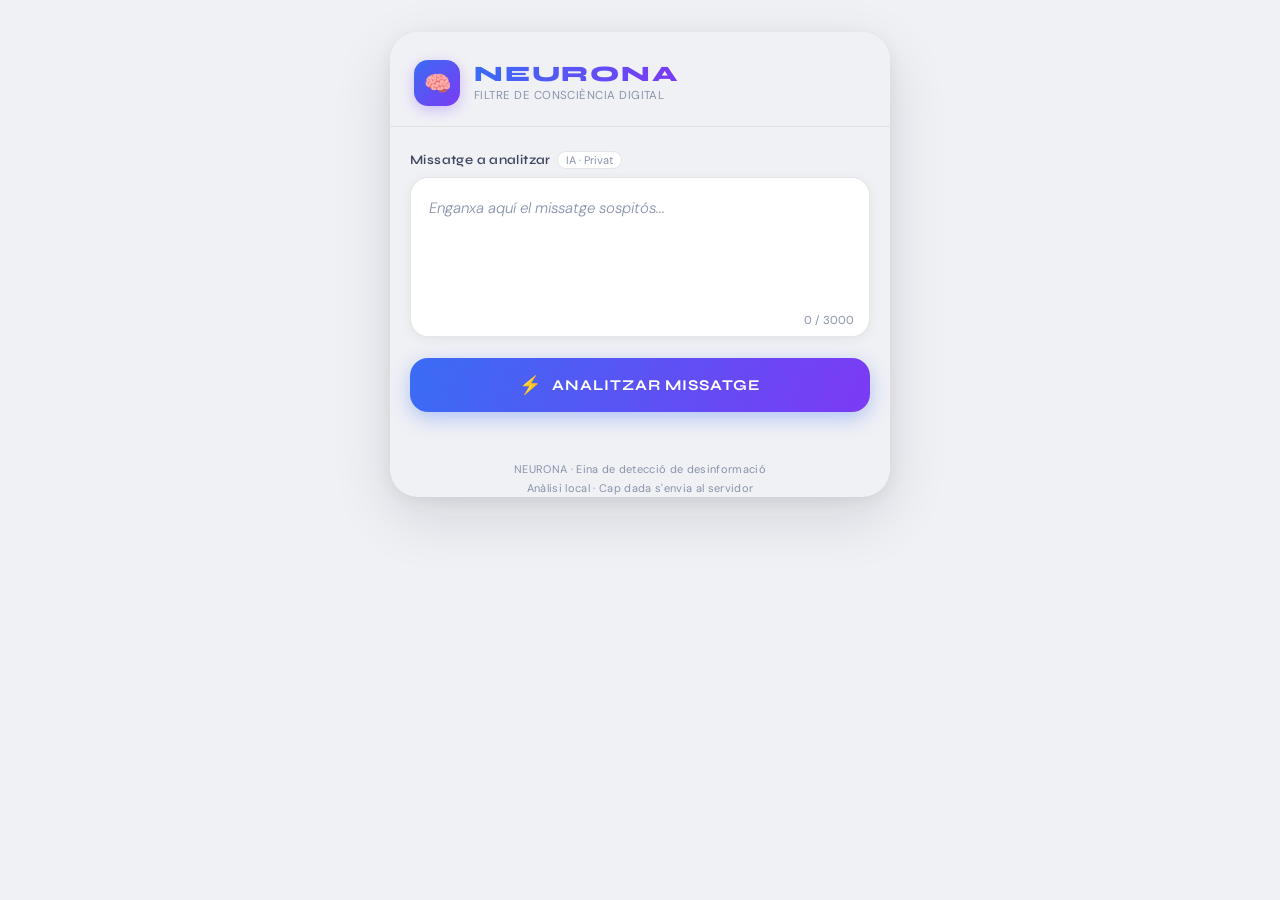
==== index.html @ f1c4aab5 "FASE 2" ====
<!DOCTYPE html>
<html lang="ca">
<head>
  <meta charset="UTF-8" />
  <meta name="viewport" content="width=device-width, initial-scale=1.0" />
  <title>NEURONA — Filtre de Consciència Digital</title>
  <link href="https://fonts.googleapis.com/css2?family=Syne:wght@400;600;700;800&family=DM+Sans:ital,wght@0,300;0,400;0,500;1,300&display=swap" rel="stylesheet" />
  <style>
    /* ─── TOKENS ─────────────────────────────────────────── */
    :root {
      --bg:           #f0f1f5;
      --surface:      #ffffff;
      --surface-2:    #f7f8fb;
      --ink:          #0d1220;
      --ink-2:        #3d4560;
      --ink-3:        #8892aa;
      --accent-a:     #3a6cf4;
      --accent-b:     #7c3af4;
      --card-data:    #eef3ff;
      --card-empath:  #eef9f4;
      --card-pedag:   #fdf3e8;
      --border-data:  #c5d4fb;
      --border-empath:#b5e8ce;
      --border-pedag: #f5d9a8;
      --dot-data:     #3a6cf4;
      --dot-empath:   #22c27a;
      --dot-pedag:    #f5a623;
      --radius:       18px;
      --radius-sm:    10px;
      --shadow:       0 4px 24px rgba(13,18,32,.08);
      --shadow-card:  0 2px 12px rgba(13,18,32,.06);
      --transition:   .25s cubic-bezier(.4,0,.2,1);
    }

    /* ─── RESET ──────────────────────────────────────────── */
    *, *::before, *::after { box-sizing: border-box; margin: 0; padding: 0; }
    html { -webkit-font-smoothing: antialiased; }

    body {
      font-family: 'DM Sans', sans-serif;
      background: var(--bg);
      color: var(--ink);
      min-height: 100dvh;
      display: flex;
      justify-content: center;
      padding: 0 0 40px;
    }

    /* ─── SHELL ──────────────────────────────────────────── */
    .app {
      width: 100%;
      max-width: 500px;
      display: flex;
      flex-direction: column;
      gap: 0;
    }

    /* ─── HEADER ─────────────────────────────────────────── */
    .header {
      position: sticky;
      top: 0;
      z-index: 10;
      background: rgba(240,241,245,.85);
      backdrop-filter: blur(16px);
      -webkit-backdrop-filter: blur(16px);
      padding: 28px 24px 20px;
      border-bottom: 1px solid rgba(13,18,32,.07);
    }

    .header__inner {
      display: flex;
      align-items: center;
      gap: 14px;
    }

    .logo {
      width: 46px;
      height: 46px;
      border-radius: 14px;
      background: linear-gradient(135deg, var(--accent-a), var(--accent-b));
      display: flex;
      align-items: center;
      justify-content: center;
      font-size: 22px;
      flex-shrink: 0;
      box-shadow: 0 4px 14px rgba(122,58,244,.3);
      animation: pulse-logo 3s ease-in-out infinite;
    }

    @keyframes pulse-logo {
      0%, 100% { box-shadow: 0 4px 14px rgba(122,58,244,.3); }
      50%       { box-shadow: 0 4px 22px rgba(122,58,244,.55); }
    }

    .header__text {}

    .title {
      font-family: 'Syne', sans-serif;
      font-weight: 800;
      font-size: 22px;
      letter-spacing: .08em;
      background: linear-gradient(100deg, var(--accent-a), var(--accent-b));
      -webkit-background-clip: text;
      -webkit-text-fill-color: transparent;
      background-clip: text;
      line-height: 1;
    }

    .subtitle {
      font-size: 11.5px;
      font-weight: 400;
      color: var(--ink-3);
      letter-spacing: .04em;
      margin-top: 3px;
      text-transform: uppercase;
    }

    /* ─── MAIN CONTENT ───────────────────────────────────── */
    .main {
      padding: 24px 20px 0;
      display: flex;
      flex-direction: column;
      gap: 16px;
    }

    /* ─── LABEL / HINT ───────────────────────────────────── */
    .label {
      font-family: 'Syne', sans-serif;
      font-weight: 600;
      font-size: 13px;
      color: var(--ink-2);
      letter-spacing: .03em;
      display: flex;
      align-items: center;
      gap: 6px;
    }

    .label .badge {
      font-family: 'DM Sans', sans-serif;
      font-weight: 400;
      font-size: 11px;
      background: var(--surface);
      color: var(--ink-3);
      border: 1px solid rgba(13,18,32,.1);
      border-radius: 20px;
      padding: 1px 8px;
      letter-spacing: 0;
    }

    /* ─── TEXTAREA ───────────────────────────────────────── */
    .input-block {
      display: flex;
      flex-direction: column;
      gap: 8px;
    }

    .textarea-wrap {
      position: relative;
    }

    textarea {
      width: 100%;
      min-height: 160px;
      border-radius: var(--radius);
      border: 1.5px solid rgba(13,18,32,.1);
      background: var(--surface);
      color: var(--ink);
      font-family: 'DM Sans', sans-serif;
      font-size: 15px;
      font-weight: 300;
      line-height: 1.65;
      padding: 18px 18px 44px;
      resize: none;
      outline: none;
      box-shadow: var(--shadow-card);
      transition: border-color var(--transition), box-shadow var(--transition);
    }

    textarea::placeholder { color: var(--ink-3); font-style: italic; }

    textarea:focus {
      border-color: var(--accent-a);
      box-shadow: 0 0 0 3px rgba(58,108,244,.12), var(--shadow-card);
    }

    .char-count {
      position: absolute;
      bottom: 14px;
      right: 16px;
      font-size: 11.5px;
      color: var(--ink-3);
      pointer-events: none;
    }

    /* ─── BUTTON ─────────────────────────────────────────── */
    .btn-analyze {
      width: 100%;
      padding: 16px;
      border: none;
      border-radius: var(--radius);
      background: linear-gradient(110deg, var(--accent-a) 0%, var(--accent-b) 100%);
      color: #fff;
      font-family: 'Syne', sans-serif;
      font-size: 15px;
      font-weight: 700;
      letter-spacing: .06em;
      text-transform: uppercase;
      cursor: pointer;
      display: flex;
      align-items: center;
      justify-content: center;
      gap: 10px;
      box-shadow: 0 6px 20px rgba(58,108,244,.35);
      transition: transform var(--transition), box-shadow var(--transition), opacity var(--transition);
      position: relative;
      overflow: hidden;
    }

    .btn-analyze::after {
      content: '';
      position: absolute;
      inset: 0;
      background: linear-gradient(110deg, rgba(255,255,255,.15), transparent);
      opacity: 0;
      transition: opacity var(--transition);
    }

    .btn-analyze:hover::after { opacity: 1; }
    .btn-analyze:hover { transform: translateY(-2px); box-shadow: 0 10px 28px rgba(58,108,244,.45); }
    .btn-analyze:active { transform: translateY(0); box-shadow: 0 4px 12px rgba(58,108,244,.3); }
    .btn-analyze:disabled { opacity: .55; cursor: not-allowed; transform: none; }

    .btn-icon {
      font-size: 18px;
      display: flex;
      align-items: center;
    }

    /* ─── LOADING SPINNER ────────────────────────────────── */
    .spinner {
      width: 18px;
      height: 18px;
      border: 2.5px solid rgba(255,255,255,.35);
      border-top-color: #fff;
      border-radius: 50%;
      animation: spin .7s linear infinite;
      display: none;
    }

    @keyframes spin { to { transform: rotate(360deg); } }

    .btn-analyze.loading .btn-label,
    .btn-analyze.loading .btn-icon { display: none; }
    .btn-analyze.loading .spinner { display: block; }

    /* ─── DIVIDER ─────────────────────────────────────────── */
    .divider {
      display: flex;
      align-items: center;
      gap: 10px;
      color: var(--ink-3);
      font-size: 11px;
      letter-spacing: .06em;
      text-transform: uppercase;
    }
    .divider::before, .divider::after {
      content: '';
      flex: 1;
      height: 1px;
      background: rgba(13,18,32,.1);
    }

    /* ─── RESULTS SECTION ────────────────────────────────── */
    .results {
      display: flex;
      flex-direction: column;
      gap: 12px;
      opacity: 0;
      transform: translateY(16px);
      pointer-events: none;
      max-height: 0;
      overflow: hidden;
      transition: opacity .4s ease, transform .4s ease, max-height .5s ease;
    }

    .results.visible {
      opacity: 1;
      transform: translateY(0);
      pointer-events: auto;
      max-height: 1200px;
    }

    /* ─── CARD ───────────────────────────────────────────── */
    .card {
      border-radius: var(--radius);
      padding: 20px;
      box-shadow: var(--shadow-card);
      border: 1.5px solid transparent;
      position: relative;
      overflow: hidden;
      animation: card-in .4s cubic-bezier(.34,1.56,.64,1) both;
    }

    .card:nth-child(1) { animation-delay: .05s; }
    .card:nth-child(2) { animation-delay: .12s; }
    .card:nth-child(3) { animation-delay: .19s; }

    @keyframes card-in {
      from { opacity: 0; transform: translateY(12px) scale(.97); }
      to   { opacity: 1; transform: translateY(0) scale(1); }
    }

    .card--data   { background: var(--card-data);   border-color: var(--border-data); }
    .card--empath { background: var(--card-empath); border-color: var(--border-empath); }
    .card--pedag  { background: var(--card-pedag);  border-color: var(--border-pedag); }

    /* decorative glow blob */
    .card::before {
      content: '';
      position: absolute;
      width: 80px;
      height: 80px;
      border-radius: 50%;
      top: -20px;
      right: -20px;
      opacity: .18;
      filter: blur(24px);
    }
    .card--data::before   { background: var(--accent-a); }
    .card--empath::before { background: var(--dot-empath); }
    .card--pedag::before  { background: var(--dot-pedag); }

    .card__header {
      display: flex;
      align-items: center;
      gap: 10px;
      margin-bottom: 12px;
    }

    .card__dot {
      width: 8px;
      height: 8px;
      border-radius: 50%;
      flex-shrink: 0;
    }

    .card--data   .card__dot { background: var(--dot-data); }
    .card--empath .card__dot { background: var(--dot-empath); }
    .card--pedag  .card__dot { background: var(--dot-pedag); }

    .card__icon {
      font-size: 16px;
      line-height: 1;
    }

    .card__title {
      font-family: 'Syne', sans-serif;
      font-weight: 700;
      font-size: 12.5px;
      color: var(--ink-2);
      letter-spacing: .05em;
      text-transform: uppercase;
      flex: 1;
    }

    .card__body {
      font-size: 14.5px;
      font-weight: 300;
      color: var(--ink);
      line-height: 1.7;
    }

    .card__body .skeleton {
      background: linear-gradient(90deg, rgba(13,18,32,.07) 25%, rgba(13,18,32,.13) 50%, rgba(13,18,32,.07) 75%);
      background-size: 200% 100%;
      animation: shimmer 1.4s infinite;
      border-radius: 6px;
      height: 13px;
      margin-bottom: 8px;
    }
    .card__body .skeleton:last-child { width: 65%; margin-bottom: 0; }

    @keyframes shimmer {
      0%   { background-position: 200% 0; }
      100% { background-position: -200% 0; }
    }

    /* ─── FOOTER ─────────────────────────────────────────── */
    .footer {
      margin-top: 32px;
      padding: 0 20px;
      text-align: center;
      font-size: 11px;
      color: var(--ink-3);
      letter-spacing: .03em;
      line-height: 1.7;
    }

    .footer a {
      color: var(--accent-a);
      text-decoration: none;
    }

    /* ─── COPY BUTTON ────────────────────────────────────── */
    .btn-copy {
      display: inline-flex;
      align-items: center;
      gap: 5px;
      margin-top: 14px;
      padding: 6px 12px;
      border: 1px solid rgba(13,18,32,.15);
      border-radius: 20px;
      background: var(--surface);
      color: var(--ink-3);
      font-family: 'DM Sans', sans-serif;
      font-size: 11.5px;
      font-weight: 500;
      cursor: pointer;
      transition: all var(--transition);
    }
    .btn-copy:hover { background: var(--ink); color: #fff; border-color: var(--ink); }
    .btn-copy.copied { background: #22c27a; color: #fff; border-color: #22c27a; }
    .copy-icon { font-size: 13px; }

    /* ─── TEMA BADGE ─────────────────────────────────────── */
    .tema-badge {
      font-size: 10.5px;
      font-weight: 500;
      background: var(--surface);
      color: var(--accent-a);
      border: 1px solid var(--border-data);
      border-radius: 20px;
      padding: 2px 10px;
      white-space: nowrap;
      animation: fade-in .3s ease;
    }
    @keyframes fade-in {
      from { opacity: 0; transform: scale(.9); }
      to   { opacity: 1; transform: scale(1); }
    }

    /* ─── DESKTOP CHROME ─────────────────────────────────── */
    @media (min-width: 520px) {
      body { padding: 32px 16px 60px; align-items: flex-start; }
      .app {
        border-radius: 28px;
        box-shadow: 0 20px 60px rgba(13,18,32,.12), 0 4px 16px rgba(13,18,32,.06);
        overflow: hidden;
        background: var(--bg);
      }
      .header { border-radius: 0; }
    }
  </style>
</head>
<body>
<div class="app">

  <!-- HEADER -->
  <header class="header">
    <div class="header__inner">
      <div class="logo">🧠</div>
      <div class="header__text">
        <div class="title">NEURONA</div>
        <div class="subtitle">Filtre de Consciència Digital</div>
      </div>
    </div>
  </header>

  <!-- MAIN -->
  <main class="main">

    <!-- INPUT -->
    <div class="input-block">
      <div class="label">
        Missatge a analitzar
        <span class="badge">IA · Privat</span>
      </div>
      <div class="textarea-wrap">
        <textarea
          id="msgInput"
          placeholder="Enganxa aquí el missatge sospitós..."
          maxlength="3000"
          aria-label="Missatge a analitzar"
          oninput="updateCount(this)"
        ></textarea>
        <span class="char-count" id="charCount">0 / 3000</span>
      </div>
    </div>

    <!-- CTA -->
    <button class="btn-analyze" id="btnAnalyze" onclick="analyze()">
      <span class="btn-icon">⚡</span>
      <span class="btn-label">Analitzar Missatge</span>
      <div class="spinner"></div>
    </button>

    <!-- DIVIDER -->
    <div class="divider" id="divider" style="display:none">Anàlisi</div>

    <!-- RESULTS -->
    <div class="results" id="results" aria-live="polite">

      <!-- Card 1: Dades -->
      <div class="card card--data">
        <div class="card__header">
          <div class="card__dot"></div>
          <span class="card__icon">📊</span>
          <div class="card__title">Resposta Basada en Dades</div>
        </div>
        <div class="card__body" id="body-data">
          <div class="skeleton"></div>
          <div class="skeleton"></div>
          <div class="skeleton"></div>
        </div>
      </div>

      <!-- Card 2: Empàtica -->
      <div class="card card--empath">
        <div class="card__header">
          <div class="card__dot"></div>
          <span class="card__icon">💬</span>
          <div class="card__title">Resposta Empàtica</div>
        </div>
        <div class="card__body" id="body-empath">
          <div class="skeleton"></div>
          <div class="skeleton"></div>
          <div class="skeleton"></div>
        </div>
      </div>

      <!-- Card 3: Pedagògica -->
      <div class="card card--pedag">
        <div class="card__header">
          <div class="card__dot"></div>
          <span class="card__icon">🎓</span>
          <div class="card__title">Resposta Pedagògica</div>
        </div>
        <div class="card__body" id="body-pedag">
          <div class="skeleton"></div>
          <div class="skeleton"></div>
          <div class="skeleton"></div>
        </div>
      </div>

    </div>
    <!-- /results -->

  </main>

  <!-- FOOTER -->
  <footer class="footer">
    NEURONA · Eina de detecció de desinformació<br>
    Anàlisi local · Cap dada s'envia al servidor
  </footer>

</div>

<script>
  /* ════════════════════════════════════════════════════
     BASE DE DADES DE TEMES
  ════════════════════════════════════════════════════ */
  const baseDeDades = {

    immigració: {
      paraules: ['immigració','immigrant','immigrants','immigrat','immigrats','refugiat','refugiats','migrant','migrants','fronteres','frontera','deportació','il·legal','il·legals','migració','asil'],
      data: `Els estudis demogràfics mostren que la immigració neta té un impacte <strong>positiu en el PIB</strong> a llarg termini (FMI, 2023). Les narratives que associen immigració amb criminalitat no troben suport en dades: les taxes delictives no correlacionen amb nivells d'immigració. Fonts com Eurostat i l'OIM desmunten molts dels arguments numèrics usats en bulos sobre aquest tema.`,
      empath: `Entenc que els missatges sobre immigració sovint generen inseguretat o preocupació. Aquestes emocions són legítimes. El problema és que la por és fàcilment explotable per a la desinformació. Quan un missatge et fa sentir amenaçat de manera molt intensa i immediata, és el moment de fer una pausa i buscar context real abans de compartir-lo.`,
      pedag: `Els bulos sobre immigració solen usar l'estratègia de la <em>«generalització falsa»</em>: prenen un cas aïllat i el presenten com a norma. Per combatre-ho: (1) Busca la font original de les dades. (2) Comprova si organitzacions com ACNUR o Eurostat contradiuen l'afirmació. (3) Aplica el principi: "Un cas no és una estadística".`
    },

    vacunes: {
      paraules: ['vacuna','vacunes','vacunat','vacunació','vaccine','pfizer','moderna','astrazeneca','covid','sars','mrna','immunització','antivacuna','efectes secundaris'],
      data: `L'eficàcia i seguretat de les vacunes està avalada per <strong>dècades d'evidència científica revisada per parells</strong>. L'OMS i el CDC monitoritzen contínuament efectes adversos. L'estudi fraudulent que suposadament vinculava vacunes amb autisme va ser retirat i el seu autor, inhabilitat. La taxa de greus efectes adversos és estadísticament inferior als riscos de les malalties que prevenen.`,
      empath: `El dubte sobre les vacunes sovint neix d'una preocupació molt humana: voler protegir la família. Ningú que es pregunti sobre seguretat mèdica és "ignorant". El problema apareix quan fonts no fiables es presenten amb l'aparença de ciència oficial. Pots expressar dubtes al teu metge: és el millor canal per a preguntes reals sobre salut.`,
      pedag: `Per avaluar informació sobre vacunes: (1) Comprova si la font és una revista científica amb revisió per parells (PubMed, Lancet, NEJM). (2) Desconfia de fonts que usen termes com "el que no et diuen" o "veritat ocultada". (3) Consulta el <em>Vaccine Safety Net</em> de l'OMS. (4) Recorda: correlació no implica causalitat.`
    },

    clima: {
      paraules: ['clima','canvi climàtic','escalfament','CO2','emissions','carboni','temperatura','efecte hivernacle','glacier','gelera','inundació','sequera','renovables','fòssil','petroli','paris','ipcc'],
      data: `El <strong>97% dels científics climàtics</strong> coincideixen: l'escalfament global actual és d'origen humà (NASA, IPCC AR6, 2021). La temperatura global ha pujat ~1,1°C des de l'era preindustrial. Les dades de CO₂ atmosfèric (ara a 420 ppm) no han estat tan altes en 800.000 anys, segons nuclis de gel antàrtics. Els bulos solen descontextualitzar dades locals per negar tendències globals.`,
      empath: `L'ansietat climàtica és real i comprensible. Alhora, la desinformació sobre el clima causa bloqueig: si tot sembla incert o contradictori, és difícil actuar. Quan un missatge et genera confusió sobre si el canvi climàtic existeix, recorda que el dubte sistemàtic és precisament el que algunes indústries han finançat durant dècades per aturar l'acció.`,
      pedag: `Estratègia clàssica de negacionisme climàtic: el <em>«fals debat»</em>, fent semblar que hi ha una controvèrsia científica real quan no n'hi ha. Per detectar-ho: (1) Mira qui finança l'estudi. (2) Comprova si l'autor és expert en climatologia o en una altra àrea. (3) Consulta directament el portal de l'IPCC o NASA Climate. (4) "El temps local" ≠ "clima global".`
    },

    economia: {
      paraules: ['economia','inflació','preu','preus','deute','deute públic','pib','atur','feina','treball','impost','impostos','pensió','pensions','euro','dòlar','borsa','crisi','recessió','mercat','pobresa','riquesa'],
      data: `Les afirmacions econòmiques en bulos solen usar <strong>dades reals fora de context temporal o comparatiu</strong>. Per exemple, el deute públic expressat en valor absolut omete la relació deute/PIB i el context internacional. Fonts fiables: Eurostat, Banc d'Espanya, FMI, OCDE. Recorda que un gràfic sense eixos clarament etiquetats és una senyera vermella.`,
      empath: `La incertesa econòmica genera angoixa real, i els missatges que semblen explicar "qui té la culpa" poden ser reconfortants. Però sovint aquestes explicacions simples oculten la complexitat real i assenyalen bocs expiatoris. Prendre decisions importants (polítiques, financeres) basant-se en desinformació econòmica pot tenir conseqüències concretes per a tu i la teva família.`,
      pedag: `Per analitzar afirmacions econòmiques: (1) Demana la font de les dades i l'any. (2) Compara amb països similars, no aïlladament. (3) Desconfia de correlacions presentades com a causalitats ("els immigrants baixen els salaris" ignora desenes de variables). (4) El recurs <em>Our World in Data</em> (ourworldindata.org) ofereix dades contextualitzades i visualitzades honestament.`
    },

    gènere: {
      paraules: ['gènere','feminisme','feminista','igualtat','LGTBI','LGTBIQ','trans','transgènere','avortament','violència de gènere','masclisme','patriarcat','ideologia de gènere','identitat sexual','orientació','homosexual','bisexual'],
      data: `La <strong>bretxa salarial de gènere és documentada estadísticament</strong> per Eurostat (en mitjana, les dones cobren un 13% menys per hora a la UE). La violència de gènere és reconeguda com a problema de salut pública per l'OMS. El terme "ideologia de gènere" no té base científica; és una construcció política. La investigació en biologia, psicologia i sociologia dona suport a la diversitat d'identitats de gènere.`,
      empath: `Els debats sobre gènere sovint venen carregats d'emocions molt fortes, en totes direccions. Si has rebut un missatge que et genera confusió o indignació sobre aquest tema, és bo recordar que les persones afectades per aquestes realitats (dones, persones LGTBIQ+) no són abstraccions: les dades i les polítiques sobre gènere afecten vides reals. Considera com et sentiries si fossis la persona de qui es parla.`,
      pedag: `Els bulos sobre gènere solen usar la tàctica de la <em>«fal·làcia del pendent relliscós»</em>: "si acceptem X, llavors inevitablement passarà Y" sense cap prova. Per identificar-ho: (1) Busca estudis revisats per parells sobre la premissa concreta. (2) Distingeix entre opinió moral i evidència empírica. (3) Consulta fonts com l'OMS, ACNUR o Amnistia Internacional en lloc de llocs activistes anònims.`
    }
  };

  /* ════════════════════════════════════════════════════
     RESPOSTA GENÈRICA (fallback)
  ════════════════════════════════════════════════════ */
  const respostaGenerica = {
    data: `No he detectat un tema específic, però el missatge presenta patrons comuns de desinformació: <strong>manca de fonts verificables</strong>, ús de llenguatge d'urgència («comparteix ara», «t'ho ocultaven») i afirmacions absolutistes sense matisos. Abans de compartir qualsevol contingut, verifica'l a Maldita.es, Newtral o AFP Factual.`,
    empath: `Entenc que rebre missatges alarmants o sorprenents genera una reacció emocional forta, i és natural voler compartir-los per avisar als teus éssers estimats. Precisament aquesta urgència emocional és el que exploten els creadors de bulos. Fes una pausa de 5 minuts i pregunta't: "Per què em fa sentir exactament això? Qui se'n beneficia si ho comparteixo?"`,
    pedag: `Aplica el mètode <strong>SIFT</strong> a qualsevol missatge sospitós: <em>Stop</em> — para i no comparteixis immediatament. <em>Investigate</em> — investiga la font original. <em>Find better coverage</em> — busca si altres fonts fiables ho confirmen. <em>Trace claims</em> — rastreja l'afirmació fins al seu origen. Si no trobes la font original, això ja és una senyera vermella important.`
  };

  /* ════════════════════════════════════════════════════
     MOTOR D'ANÀLISI
  ════════════════════════════════════════════════════ */
  function detectarTema(text) {
    const textNorm = text.toLowerCase()
      .normalize('NFD').replace(/[\u0300-\u036f]/g, ''); // treure accents per a la cerca

    for (const [tema, dades] of Object.entries(baseDeDades)) {
      for (const paraula of dades.paraules) {
        const paraulaNorm = paraula.toLowerCase()
          .normalize('NFD').replace(/[\u0300-\u036f]/g, '');
        if (textNorm.includes(paraulaNorm)) {
          return { tema, dades };
        }
      }
    }
    return null; // cap tema trobat → fallback
  }

  /* ════════════════════════════════════════════════════
     UI: COMPTADOR DE CARÀCTERS
  ════════════════════════════════════════════════════ */
  function updateCount(el) {
    document.getElementById('charCount').textContent =
      el.value.length + ' / ' + el.maxLength;
  }

  /* ════════════════════════════════════════════════════
     UI: ANALITZAR
  ════════════════════════════════════════════════════ */
  async function analyze() {
    const input = document.getElementById('msgInput');
    const btn   = document.getElementById('btnAnalyze');
    const res   = document.getElementById('results');
    const div   = document.getElementById('divider');

    if (!input.value.trim()) {
      input.focus();
      input.style.borderColor = '#f43a3a';
      setTimeout(() => input.style.borderColor = '', 1400);
      return;
    }

    btn.disabled = true;
    btn.classList.add('loading');

    setSkeletons();
    div.style.display = 'flex';
    res.classList.add('visible');

    await delay(1600);

    const resultat = detectarTema(input.value.trim());
    if (resultat) {
      const { tema, dades } = resultat;
      omplirResultats(dades.data, dades.empath, dades.pedag, tema);
    } else {
      omplirResultats(respostaGenerica.data, respostaGenerica.empath, respostaGenerica.pedag, null);
    }

    btn.disabled = false;
    btn.classList.remove('loading');
  }

  /* ════════════════════════════════════════════════════
     UI: HELPERS
  ════════════════════════════════════════════════════ */
  function setSkeletons() {
    ['data','empath','pedag'].forEach(id => {
      document.getElementById('body-' + id).innerHTML =
        '<div class="skeleton"></div><div class="skeleton"></div><div class="skeleton"></div>';
    });
    // Amaga badges de tema si existien
    document.querySelectorAll('.tema-badge').forEach(b => b.remove());
  }

  function omplirResultats(txtData, txtEmpath, txtPedag, tema) {
    document.getElementById('body-data').innerHTML   = txtData   + copyBtn('data');
    document.getElementById('body-empath').innerHTML = txtEmpath + copyBtn('empath');
    document.getElementById('body-pedag').innerHTML  = txtPedag  + copyBtn('pedag');

    // Badge de tema detectat al divider
    const div = document.getElementById('divider');
    const badgeExistent = div.querySelector('.tema-badge');
    if (badgeExistent) badgeExistent.remove();
    if (tema) {
      const badge = document.createElement('span');
      badge.className = 'tema-badge';
      badge.textContent = '🏷 ' + tema.charAt(0).toUpperCase() + tema.slice(1);
      div.appendChild(badge);
    }
  }

  function copyBtn(id) {
    return `<button class="btn-copy" onclick="copiarText('body-${id}', this)" title="Copiar resposta">
      <span class="copy-icon">⧉</span><span class="copy-label">Copiar</span>
    </button>`;
  }

  async function copiarText(bodyId, btn) {
    const el = document.getElementById(bodyId);
    // Agafa text sense el botó de copiar
    const clone = el.cloneNode(true);
    clone.querySelectorAll('.btn-copy').forEach(b => b.remove());
    const text = clone.innerText || clone.textContent;

    try {
      await navigator.clipboard.writeText(text.trim());
      btn.classList.add('copied');
      btn.querySelector('.copy-label').textContent = 'Copiat!';
      setTimeout(() => {
        btn.classList.remove('copied');
        btn.querySelector('.copy-label').textContent = 'Copiar';
      }, 2000);
    } catch {
      // Fallback per a entorns sense clipboard API
      const ta = document.createElement('textarea');
      ta.value = text.trim();
      ta.style.position = 'fixed'; ta.style.opacity = '0';
      document.body.appendChild(ta);
      ta.select();
      document.execCommand('copy');
      document.body.removeChild(ta);
      btn.querySelector('.copy-label').textContent = 'Copiat!';
      setTimeout(() => btn.querySelector('.copy-label').textContent = 'Copiar', 2000);
    }
  }

  function delay(ms) { return new Promise(r => setTimeout(r, ms)); }

  /* ── Drecera de teclat ───────────────────────────── */
  document.addEventListener('keydown', e => {
    if ((e.metaKey || e.ctrlKey) && e.key === 'Enter') analyze();
  });
</script>
</body>
</html>
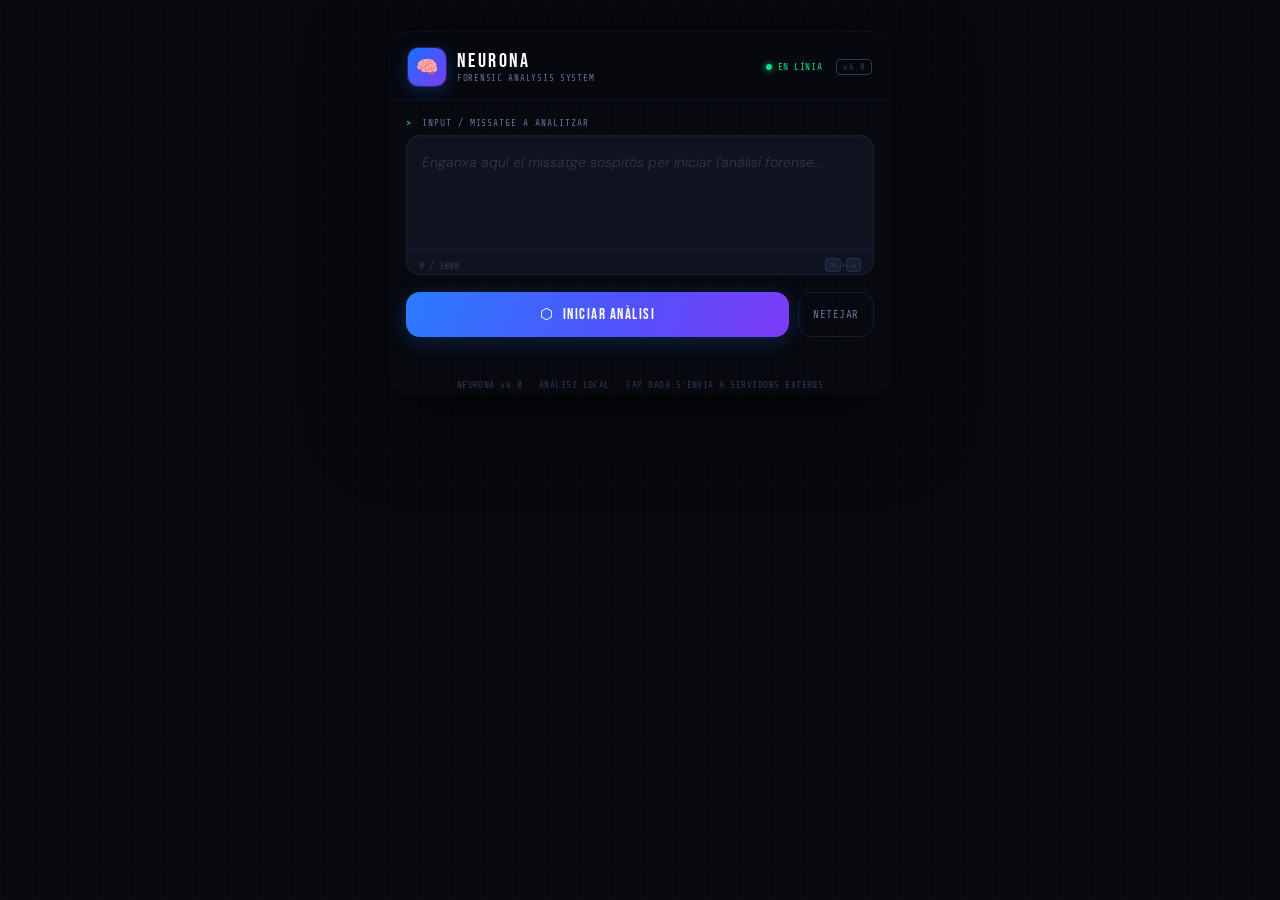
==== commit 57369e33: "FASE 3" ====
--- a/index.html
+++ b/index.html
@@ -1,745 +1,1056 @@
 <!DOCTYPE html>
 <html lang="ca">
 <head>
-  <meta charset="UTF-8" />
-  <meta name="viewport" content="width=device-width, initial-scale=1.0" />
-  <title>NEURONA — Filtre de Consciència Digital</title>
-  <link href="https://fonts.googleapis.com/css2?family=Syne:wght@400;600;700;800&family=DM+Sans:ital,wght@0,300;0,400;0,500;1,300&display=swap" rel="stylesheet" />
-  <style>
-    /* ─── TOKENS ─────────────────────────────────────────── */
-    :root {
-      --bg:           #f0f1f5;
-      --surface:      #ffffff;
-      --surface-2:    #f7f8fb;
-      --ink:          #0d1220;
-      --ink-2:        #3d4560;
-      --ink-3:        #8892aa;
-      --accent-a:     #3a6cf4;
-      --accent-b:     #7c3af4;
-      --card-data:    #eef3ff;
-      --card-empath:  #eef9f4;
-      --card-pedag:   #fdf3e8;
-      --border-data:  #c5d4fb;
-      --border-empath:#b5e8ce;
-      --border-pedag: #f5d9a8;
-      --dot-data:     #3a6cf4;
-      --dot-empath:   #22c27a;
-      --dot-pedag:    #f5a623;
-      --radius:       18px;
-      --radius-sm:    10px;
-      --shadow:       0 4px 24px rgba(13,18,32,.08);
-      --shadow-card:  0 2px 12px rgba(13,18,32,.06);
-      --transition:   .25s cubic-bezier(.4,0,.2,1);
-    }
-
-    /* ─── RESET ──────────────────────────────────────────── */
-    *, *::before, *::after { box-sizing: border-box; margin: 0; padding: 0; }
-    html { -webkit-font-smoothing: antialiased; }
-
-    body {
-      font-family: 'DM Sans', sans-serif;
-      background: var(--bg);
-      color: var(--ink);
-      min-height: 100dvh;
-      display: flex;
-      justify-content: center;
-      padding: 0 0 40px;
-    }
-
-    /* ─── SHELL ──────────────────────────────────────────── */
-    .app {
-      width: 100%;
-      max-width: 500px;
-      display: flex;
-      flex-direction: column;
-      gap: 0;
-    }
-
-    /* ─── HEADER ─────────────────────────────────────────── */
-    .header {
-      position: sticky;
-      top: 0;
-      z-index: 10;
-      background: rgba(240,241,245,.85);
-      backdrop-filter: blur(16px);
-      -webkit-backdrop-filter: blur(16px);
-      padding: 28px 24px 20px;
-      border-bottom: 1px solid rgba(13,18,32,.07);
-    }
-
-    .header__inner {
-      display: flex;
-      align-items: center;
-      gap: 14px;
-    }
-
-    .logo {
-      width: 46px;
-      height: 46px;
-      border-radius: 14px;
-      background: linear-gradient(135deg, var(--accent-a), var(--accent-b));
-      display: flex;
-      align-items: center;
-      justify-content: center;
-      font-size: 22px;
-      flex-shrink: 0;
-      box-shadow: 0 4px 14px rgba(122,58,244,.3);
-      animation: pulse-logo 3s ease-in-out infinite;
-    }
-
-    @keyframes pulse-logo {
-      0%, 100% { box-shadow: 0 4px 14px rgba(122,58,244,.3); }
-      50%       { box-shadow: 0 4px 22px rgba(122,58,244,.55); }
-    }
-
-    .header__text {}
-
-    .title {
-      font-family: 'Syne', sans-serif;
-      font-weight: 800;
-      font-size: 22px;
-      letter-spacing: .08em;
-      background: linear-gradient(100deg, var(--accent-a), var(--accent-b));
-      -webkit-background-clip: text;
-      -webkit-text-fill-color: transparent;
-      background-clip: text;
-      line-height: 1;
-    }
-
-    .subtitle {
-      font-size: 11.5px;
-      font-weight: 400;
-      color: var(--ink-3);
-      letter-spacing: .04em;
-      margin-top: 3px;
-      text-transform: uppercase;
-    }
-
-    /* ─── MAIN CONTENT ───────────────────────────────────── */
-    .main {
-      padding: 24px 20px 0;
-      display: flex;
-      flex-direction: column;
-      gap: 16px;
-    }
-
-    /* ─── LABEL / HINT ───────────────────────────────────── */
-    .label {
-      font-family: 'Syne', sans-serif;
-      font-weight: 600;
-      font-size: 13px;
-      color: var(--ink-2);
-      letter-spacing: .03em;
-      display: flex;
-      align-items: center;
-      gap: 6px;
-    }
-
-    .label .badge {
-      font-family: 'DM Sans', sans-serif;
-      font-weight: 400;
-      font-size: 11px;
-      background: var(--surface);
-      color: var(--ink-3);
-      border: 1px solid rgba(13,18,32,.1);
-      border-radius: 20px;
-      padding: 1px 8px;
-      letter-spacing: 0;
-    }
-
-    /* ─── TEXTAREA ───────────────────────────────────────── */
-    .input-block {
-      display: flex;
-      flex-direction: column;
-      gap: 8px;
-    }
-
-    .textarea-wrap {
-      position: relative;
-    }
-
-    textarea {
-      width: 100%;
-      min-height: 160px;
-      border-radius: var(--radius);
-      border: 1.5px solid rgba(13,18,32,.1);
-      background: var(--surface);
-      color: var(--ink);
-      font-family: 'DM Sans', sans-serif;
-      font-size: 15px;
-      font-weight: 300;
-      line-height: 1.65;
-      padding: 18px 18px 44px;
-      resize: none;
-      outline: none;
-      box-shadow: var(--shadow-card);
-      transition: border-color var(--transition), box-shadow var(--transition);
-    }
-
-    textarea::placeholder { color: var(--ink-3); font-style: italic; }
-
-    textarea:focus {
-      border-color: var(--accent-a);
-      box-shadow: 0 0 0 3px rgba(58,108,244,.12), var(--shadow-card);
-    }
-
-    .char-count {
-      position: absolute;
-      bottom: 14px;
-      right: 16px;
-      font-size: 11.5px;
-      color: var(--ink-3);
-      pointer-events: none;
-    }
-
-    /* ─── BUTTON ─────────────────────────────────────────── */
-    .btn-analyze {
-      width: 100%;
-      padding: 16px;
-      border: none;
-      border-radius: var(--radius);
-      background: linear-gradient(110deg, var(--accent-a) 0%, var(--accent-b) 100%);
-      color: #fff;
-      font-family: 'Syne', sans-serif;
-      font-size: 15px;
-      font-weight: 700;
-      letter-spacing: .06em;
-      text-transform: uppercase;
-      cursor: pointer;
-      display: flex;
-      align-items: center;
-      justify-content: center;
-      gap: 10px;
-      box-shadow: 0 6px 20px rgba(58,108,244,.35);
-      transition: transform var(--transition), box-shadow var(--transition), opacity var(--transition);
-      position: relative;
-      overflow: hidden;
-    }
-
-    .btn-analyze::after {
-      content: '';
-      position: absolute;
-      inset: 0;
-      background: linear-gradient(110deg, rgba(255,255,255,.15), transparent);
-      opacity: 0;
-      transition: opacity var(--transition);
-    }
-
-    .btn-analyze:hover::after { opacity: 1; }
-    .btn-analyze:hover { transform: translateY(-2px); box-shadow: 0 10px 28px rgba(58,108,244,.45); }
-    .btn-analyze:active { transform: translateY(0); box-shadow: 0 4px 12px rgba(58,108,244,.3); }
-    .btn-analyze:disabled { opacity: .55; cursor: not-allowed; transform: none; }
-
-    .btn-icon {
-      font-size: 18px;
-      display: flex;
-      align-items: center;
-    }
-
-    /* ─── LOADING SPINNER ────────────────────────────────── */
-    .spinner {
-      width: 18px;
-      height: 18px;
-      border: 2.5px solid rgba(255,255,255,.35);
-      border-top-color: #fff;
-      border-radius: 50%;
-      animation: spin .7s linear infinite;
-      display: none;
-    }
-
-    @keyframes spin { to { transform: rotate(360deg); } }
-
-    .btn-analyze.loading .btn-label,
-    .btn-analyze.loading .btn-icon { display: none; }
-    .btn-analyze.loading .spinner { display: block; }
-
-    /* ─── DIVIDER ─────────────────────────────────────────── */
-    .divider {
-      display: flex;
-      align-items: center;
-      gap: 10px;
-      color: var(--ink-3);
-      font-size: 11px;
-      letter-spacing: .06em;
-      text-transform: uppercase;
-    }
-    .divider::before, .divider::after {
-      content: '';
-      flex: 1;
-      height: 1px;
-      background: rgba(13,18,32,.1);
-    }
-
-    /* ─── RESULTS SECTION ────────────────────────────────── */
-    .results {
-      display: flex;
-      flex-direction: column;
-      gap: 12px;
-      opacity: 0;
-      transform: translateY(16px);
-      pointer-events: none;
-      max-height: 0;
-      overflow: hidden;
-      transition: opacity .4s ease, transform .4s ease, max-height .5s ease;
-    }
-
-    .results.visible {
-      opacity: 1;
-      transform: translateY(0);
-      pointer-events: auto;
-      max-height: 1200px;
-    }
-
-    /* ─── CARD ───────────────────────────────────────────── */
-    .card {
-      border-radius: var(--radius);
-      padding: 20px;
-      box-shadow: var(--shadow-card);
-      border: 1.5px solid transparent;
-      position: relative;
-      overflow: hidden;
-      animation: card-in .4s cubic-bezier(.34,1.56,.64,1) both;
-    }
-
-    .card:nth-child(1) { animation-delay: .05s; }
-    .card:nth-child(2) { animation-delay: .12s; }
-    .card:nth-child(3) { animation-delay: .19s; }
-
-    @keyframes card-in {
-      from { opacity: 0; transform: translateY(12px) scale(.97); }
-      to   { opacity: 1; transform: translateY(0) scale(1); }
-    }
-
-    .card--data   { background: var(--card-data);   border-color: var(--border-data); }
-    .card--empath { background: var(--card-empath); border-color: var(--border-empath); }
-    .card--pedag  { background: var(--card-pedag);  border-color: var(--border-pedag); }
-
-    /* decorative glow blob */
-    .card::before {
-      content: '';
-      position: absolute;
-      width: 80px;
-      height: 80px;
-      border-radius: 50%;
-      top: -20px;
-      right: -20px;
-      opacity: .18;
-      filter: blur(24px);
-    }
-    .card--data::before   { background: var(--accent-a); }
-    .card--empath::before { background: var(--dot-empath); }
-    .card--pedag::before  { background: var(--dot-pedag); }
-
-    .card__header {
-      display: flex;
-      align-items: center;
-      gap: 10px;
-      margin-bottom: 12px;
-    }
-
-    .card__dot {
-      width: 8px;
-      height: 8px;
-      border-radius: 50%;
-      flex-shrink: 0;
-    }
-
-    .card--data   .card__dot { background: var(--dot-data); }
-    .card--empath .card__dot { background: var(--dot-empath); }
-    .card--pedag  .card__dot { background: var(--dot-pedag); }
-
-    .card__icon {
-      font-size: 16px;
-      line-height: 1;
-    }
-
-    .card__title {
-      font-family: 'Syne', sans-serif;
-      font-weight: 700;
-      font-size: 12.5px;
-      color: var(--ink-2);
-      letter-spacing: .05em;
-      text-transform: uppercase;
-      flex: 1;
-    }
-
-    .card__body {
-      font-size: 14.5px;
-      font-weight: 300;
-      color: var(--ink);
-      line-height: 1.7;
-    }
-
-    .card__body .skeleton {
-      background: linear-gradient(90deg, rgba(13,18,32,.07) 25%, rgba(13,18,32,.13) 50%, rgba(13,18,32,.07) 75%);
-      background-size: 200% 100%;
-      animation: shimmer 1.4s infinite;
-      border-radius: 6px;
-      height: 13px;
-      margin-bottom: 8px;
-    }
-    .card__body .skeleton:last-child { width: 65%; margin-bottom: 0; }
-
-    @keyframes shimmer {
-      0%   { background-position: 200% 0; }
-      100% { background-position: -200% 0; }
-    }
-
-    /* ─── FOOTER ─────────────────────────────────────────── */
-    .footer {
-      margin-top: 32px;
-      padding: 0 20px;
-      text-align: center;
-      font-size: 11px;
-      color: var(--ink-3);
-      letter-spacing: .03em;
-      line-height: 1.7;
-    }
-
-    .footer a {
-      color: var(--accent-a);
-      text-decoration: none;
-    }
-
-    /* ─── COPY BUTTON ────────────────────────────────────── */
-    .btn-copy {
-      display: inline-flex;
-      align-items: center;
-      gap: 5px;
-      margin-top: 14px;
-      padding: 6px 12px;
-      border: 1px solid rgba(13,18,32,.15);
-      border-radius: 20px;
-      background: var(--surface);
-      color: var(--ink-3);
-      font-family: 'DM Sans', sans-serif;
-      font-size: 11.5px;
-      font-weight: 500;
-      cursor: pointer;
-      transition: all var(--transition);
-    }
-    .btn-copy:hover { background: var(--ink); color: #fff; border-color: var(--ink); }
-    .btn-copy.copied { background: #22c27a; color: #fff; border-color: #22c27a; }
-    .copy-icon { font-size: 13px; }
-
-    /* ─── TEMA BADGE ─────────────────────────────────────── */
-    .tema-badge {
-      font-size: 10.5px;
-      font-weight: 500;
-      background: var(--surface);
-      color: var(--accent-a);
-      border: 1px solid var(--border-data);
-      border-radius: 20px;
-      padding: 2px 10px;
-      white-space: nowrap;
-      animation: fade-in .3s ease;
-    }
-    @keyframes fade-in {
-      from { opacity: 0; transform: scale(.9); }
-      to   { opacity: 1; transform: scale(1); }
-    }
-
-    /* ─── DESKTOP CHROME ─────────────────────────────────── */
-    @media (min-width: 520px) {
-      body { padding: 32px 16px 60px; align-items: flex-start; }
-      .app {
-        border-radius: 28px;
-        box-shadow: 0 20px 60px rgba(13,18,32,.12), 0 4px 16px rgba(13,18,32,.06);
-        overflow: hidden;
-        background: var(--bg);
-      }
-      .header { border-radius: 0; }
-    }
-  </style>
+<meta charset="UTF-8"/>
+<meta name="viewport" content="width=device-width,initial-scale=1.0"/>
+<title>NEURONA · Sistema d'Anàlisi Forense</title>
+<link href="https://fonts.googleapis.com/css2?family=Bebas+Neue&family=Exo+2:wght@300;400;600;700&family=Share+Tech+Mono&family=DM+Sans:wght@300;400;500&display=swap" rel="stylesheet"/>
+<style>
+/* ═══════ TOKENS ══════════════════════════════════════════ */
+:root{
+  --bg:       #07090f;
+  --bg2:      #0b0e18;
+  --surface:  #0f1320;
+  --surf2:    #141828;
+  --surf3:    #1a1f30;
+  --bd:       rgba(90,120,220,.1);
+  --bd2:      rgba(90,120,220,.18);
+  --ink:      #c8d0e8;
+  --ink2:     #6472a0;
+  --ink3:     #2e3650;
+  --cyan:     #22d3ee;
+  --cyanD:    rgba(34,211,238,.1);
+  --green:    #10d98a;
+  --greenD:   rgba(16,217,138,.1);
+  --amber:    #fbbf24;
+  --amberD:   rgba(251,191,36,.1);
+  --red:      #f87171;
+  --redD:     rgba(248,113,113,.1);
+  --mono:     'Share Tech Mono',monospace;
+  --exo:      'Exo 2',sans-serif;
+  --sans:     'DM Sans',sans-serif;
+  --r:        14px;
+  --rsm:      9px;
+  --tr:       .2s cubic-bezier(.4,0,.2,1);
+}
+
+/* ═══════ RESET ═══════════════════════════════════════════ */
+*,*::before,*::after{box-sizing:border-box;margin:0;padding:0}
+html{-webkit-font-smoothing:antialiased}
+body{
+  font-family:var(--sans);
+  background:var(--bg);
+  color:var(--ink);
+  min-height:100dvh;
+  display:flex;
+  justify-content:center;
+  padding:0 0 60px;
+  background-image:
+    linear-gradient(rgba(34,211,238,.015) 1px,transparent 1px),
+    linear-gradient(90deg,rgba(34,211,238,.015) 1px,transparent 1px);
+  background-size:32px 32px;
+}
+
+/* ═══════ SHELL ═══════════════════════════════════════════ */
+.app{width:100%;max-width:500px;display:flex;flex-direction:column}
+
+/* ═══════ HEADER ══════════════════════════════════════════ */
+.header{
+  position:sticky;top:0;z-index:20;
+  background:rgba(7,9,15,.92);
+  backdrop-filter:blur(20px);
+  border-bottom:1px solid var(--bd);
+  padding:16px 18px 13px;
+}
+.header__row{display:flex;align-items:center;justify-content:space-between}
+.header__brand{display:flex;align-items:center;gap:11px}
+.logo{
+  width:38px;height:38px;border-radius:10px;flex-shrink:0;
+  background:linear-gradient(135deg,#1a6fff,#7c3bf6);
+  display:flex;align-items:center;justify-content:center;font-size:18px;
+  box-shadow:0 0 0 1px rgba(124,59,246,.3),0 4px 16px rgba(26,111,255,.3);
+  animation:logo-glow 3.5s ease-in-out infinite;
+}
+@keyframes logo-glow{
+  0%,100%{box-shadow:0 0 0 1px rgba(124,59,246,.3),0 4px 16px rgba(26,111,255,.3)}
+  50%{box-shadow:0 0 0 2px rgba(124,59,246,.2),0 4px 22px rgba(26,111,255,.5)}
+}
+.brand-text{}
+.brand-name{font-family:'Bebas Neue',sans-serif;font-size:20px;letter-spacing:.12em;line-height:1;color:#fff}
+.brand-sub{font-family:var(--mono);font-size:9px;color:var(--ink2);letter-spacing:.08em;margin-top:2px}
+.status-row{display:flex;align-items:center;gap:6px}
+.status-dot{width:6px;height:6px;border-radius:50%;background:var(--green);box-shadow:0 0 6px var(--green);animation:blink 2s ease-in-out infinite}
+@keyframes blink{0%,100%{opacity:1}50%{opacity:.3}}
+.status-txt{font-family:var(--mono);font-size:9.5px;color:var(--green);letter-spacing:.06em}
+.ver-badge{font-family:var(--mono);font-size:9px;color:var(--ink3);border:1px solid var(--ink3);border-radius:4px;padding:2px 6px;letter-spacing:.05em;margin-left:8px}
+
+/* ═══════ MAIN ════════════════════════════════════════════ */
+.main{padding:18px 16px 0;display:flex;flex-direction:column;gap:12px}
+
+/* ═══════ SECTION LABELS ══════════════════════════════════ */
+.sec-label{
+  font-family:var(--mono);font-size:9.5px;
+  color:var(--ink2);letter-spacing:.1em;text-transform:uppercase;
+  display:flex;align-items:center;gap:8px;
+}
+.sec-label::before{content:'>';color:var(--cyan);margin-right:2px}
+
+/* ═══════ TEXTAREA ════════════════════════════════════════ */
+.inp-block{display:flex;flex-direction:column;gap:7px}
+.ta-wrap{position:relative}
+textarea{
+  width:100%;min-height:140px;
+  border-radius:var(--r);border:1px solid var(--bd);
+  background:var(--surface);color:var(--ink);
+  font-family:var(--sans);font-size:14.5px;font-weight:300;line-height:1.7;
+  padding:15px 15px 42px;resize:none;outline:none;
+  box-shadow:inset 0 1px 0 rgba(255,255,255,.03);
+  transition:border-color var(--tr),box-shadow var(--tr);
+}
+textarea::placeholder{color:var(--ink3);font-style:italic;font-size:14px}
+textarea:focus{border-color:rgba(34,211,238,.35);box-shadow:0 0 0 3px rgba(34,211,238,.07),inset 0 1px 0 rgba(255,255,255,.03)}
+.ta-bar{
+  position:absolute;bottom:0;left:0;right:0;
+  display:flex;justify-content:space-between;align-items:center;
+  padding:8px 13px;border-top:1px solid var(--bd);
+}
+.char-ct{font-family:var(--mono);font-size:10px;color:var(--ink3)}
+.kbd-hint{font-size:10px;color:var(--ink3);font-family:var(--mono)}
+kbd{display:inline-block;background:var(--surf3);border:1px solid var(--bd2);border-radius:4px;padding:1px 4px;font-size:9px;font-family:var(--mono)}
+
+/* ═══════ BUTTONS ═════════════════════════════════════════ */
+.btn-row{display:flex;gap:9px}
+.btn-analyze{
+  flex:1;padding:13px 14px;border:none;border-radius:var(--r);
+  background:linear-gradient(110deg,#1a6fff,#7c3bf6);
+  color:#fff;font-family:'Bebas Neue',sans-serif;font-size:15px;letter-spacing:.1em;
+  cursor:pointer;display:flex;align-items:center;justify-content:center;gap:8px;
+  box-shadow:0 4px 20px rgba(26,111,255,.25);
+  transition:transform var(--tr),box-shadow var(--tr);
+  position:relative;overflow:hidden;
+}
+.btn-analyze::before{content:'';position:absolute;inset:0;background:linear-gradient(110deg,rgba(255,255,255,.08),transparent 60%)}
+.btn-analyze:hover{transform:translateY(-1px);box-shadow:0 8px 26px rgba(26,111,255,.4)}
+.btn-analyze:active{transform:translateY(0)}
+.btn-analyze:disabled{opacity:.4;cursor:not-allowed;transform:none}
+.btn-clear{
+  padding:13px 14px;border:1px solid var(--bd2);border-radius:var(--r);
+  background:transparent;color:var(--ink2);font-family:var(--mono);font-size:11px;
+  cursor:pointer;white-space:nowrap;letter-spacing:.05em;
+  transition:all var(--tr);
+}
+.btn-clear:hover{background:var(--surf3);border-color:var(--ink2);color:var(--ink)}
+.spinner{width:15px;height:15px;border:2px solid rgba(255,255,255,.2);border-top-color:#fff;border-radius:50%;animation:spin .6s linear infinite;display:none}
+@keyframes spin{to{transform:rotate(360deg)}}
+.btn-analyze.loading .btn-lbl,.btn-analyze.loading .btn-ico{display:none}
+.btn-analyze.loading .spinner{display:block}
+
+/* ═══════ LOADING OVERLAY ═════════════════════════════════ */
+.scan-overlay{
+  border-radius:var(--r);border:1px solid var(--bd);background:var(--surface);
+  padding:20px 18px;display:flex;flex-direction:column;gap:10px;
+  display:none;
+}
+.scan-line{
+  display:flex;align-items:center;gap:10px;
+  font-family:var(--mono);font-size:11px;color:var(--ink2);
+  opacity:0;animation:scan-appear .3s ease forwards;
+}
+.scan-line.s1{animation-delay:.1s}
+.scan-line.s2{animation-delay:.4s}
+.scan-line.s3{animation-delay:.7s}
+.scan-line.s4{animation-delay:1s}
+@keyframes scan-appear{from{opacity:0;transform:translateX(-6px)}to{opacity:1;transform:none}}
+.scan-dot{width:4px;height:4px;border-radius:50%;background:var(--cyan);flex-shrink:0;animation:blink 1s ease-in-out infinite}
+.scan-bar-wrap{flex:1;height:3px;background:var(--surf3);border-radius:2px;overflow:hidden}
+.scan-bar{height:100%;border-radius:2px;background:var(--cyan);width:0;transition:width 1.2s ease}
+
+/* ═══════ DASHBOARD ═══════════════════════════════════════ */
+.dashboard{
+  display:flex;flex-direction:column;gap:11px;
+  opacity:0;transform:translateY(10px);pointer-events:none;
+  max-height:0;overflow:hidden;
+  transition:opacity .4s ease,transform .4s ease,max-height .6s ease;
+}
+.dashboard.visible{opacity:1;transform:none;pointer-events:auto;max-height:3000px}
+
+/* scan header */
+.scan-hdr{
+  display:flex;align-items:center;justify-content:space-between;
+  padding:8px 12px;border-radius:var(--rsm);
+  background:var(--surf2);border:1px solid var(--bd);
+}
+.scan-id,.scan-ts{font-family:var(--mono);font-size:10px;color:var(--ink2);letter-spacing:.06em}
+.scan-id span{color:var(--cyan)}
+
+/* ═══════ GAUGE PANEL ═════════════════════════════════════ */
+.gauge-panel{
+  border-radius:var(--r);border:1px solid var(--bd);background:var(--surface);
+  padding:20px 16px 16px;display:flex;flex-direction:column;align-items:center;gap:0;
+  position:relative;overflow:hidden;
+}
+.gauge-panel::before{
+  content:'';position:absolute;width:160px;height:160px;border-radius:50%;
+  top:-80px;left:50%;transform:translateX(-50%);
+  background:radial-gradient(circle,rgba(34,211,238,.06),transparent 70%);
+  pointer-events:none;
+}
+.gauge-label-top{font-family:var(--mono);font-size:9.5px;color:var(--ink2);letter-spacing:.1em;text-transform:uppercase;margin-bottom:4px;align-self:flex-start}
+
+/* SVG gauge */
+.gauge-svg{width:100%;max-width:280px}
+
+/* Score display */
+.gauge-score-wrap{
+  display:flex;align-items:baseline;gap:4px;
+  margin-top:-8px;
+  transition:color var(--tr);
+}
+.score-val{font-family:'Bebas Neue',sans-serif;font-size:56px;line-height:1;transition:color .5s ease}
+.score-unit{font-family:var(--mono);font-size:14px;color:var(--ink2)}
+.gauge-verdict{
+  font-family:var(--exo);font-weight:700;font-size:12px;
+  letter-spacing:.12em;text-transform:uppercase;
+  margin-top:4px;padding:4px 14px;border-radius:20px;
+  transition:all .4s ease;
+}
+.gauge-verdict.red {background:var(--redD);color:var(--red);border:1px solid rgba(248,113,113,.25)}
+.gauge-verdict.amber{background:var(--amberD);color:var(--amber);border:1px solid rgba(251,191,36,.25)}
+.gauge-verdict.green{background:var(--greenD);color:var(--green);border:1px solid rgba(16,217,138,.25)}
+
+/* zone pills under gauge */
+.gauge-zones{
+  display:flex;gap:6px;margin-top:10px;width:100%;justify-content:center;
+}
+.zone-pill{font-family:var(--mono);font-size:9px;padding:3px 9px;border-radius:20px;letter-spacing:.04em}
+.zone-pill.z-red  {background:var(--redD);color:var(--red);border:1px solid rgba(248,113,113,.15)}
+.zone-pill.z-amber{background:var(--amberD);color:var(--amber);border:1px solid rgba(251,191,36,.15)}
+.zone-pill.z-green{background:var(--greenD);color:var(--green);border:1px solid rgba(16,217,138,.15)}
+
+/* ═══════ GENERIC PANEL ═══════════════════════════════════ */
+.panel{
+  border-radius:var(--r);border:1px solid var(--bd);background:var(--surface);
+  overflow:hidden;
+}
+.panel-hdr{
+  display:flex;align-items:center;gap:9px;
+  padding:11px 14px;border-bottom:1px solid var(--bd);
+  background:var(--surf2);
+}
+.panel-ico{font-size:13px;line-height:1}
+.panel-title{font-family:var(--mono);font-size:10.5px;color:var(--ink2);letter-spacing:.1em;text-transform:uppercase;flex:1}
+.panel-count{
+  font-family:var(--mono);font-size:10px;
+  background:var(--surf3);color:var(--cyan);border:1px solid rgba(34,211,238,.2);
+  border-radius:20px;padding:2px 8px;
+}
+.panel-body{padding:14px}
+
+/* ═══════ VARIABLES LIST ══════════════════════════════════ */
+.var-item{
+  display:flex;align-items:flex-start;gap:11px;
+  padding:9px 0;border-bottom:1px solid var(--bd);
+}
+.var-item:last-child{border-bottom:none;padding-bottom:0}
+.var-badge{
+  flex-shrink:0;width:36px;height:20px;border-radius:4px;
+  font-family:var(--mono);font-size:9.5px;font-weight:700;
+  display:flex;align-items:center;justify-content:center;letter-spacing:.03em;
+  margin-top:1px;
+}
+.var-badge.neg{background:var(--redD);color:var(--red);border:1px solid rgba(248,113,113,.2)}
+.var-badge.pos{background:var(--greenD);color:var(--green);border:1px solid rgba(16,217,138,.2)}
+.var-info{flex:1}
+.var-label{font-family:var(--exo);font-weight:600;font-size:12.5px;color:var(--ink);line-height:1.2}
+.var-detail{font-family:var(--mono);font-size:10px;color:var(--ink2);margin-top:3px;word-break:break-word}
+.var-pts{
+  flex-shrink:0;font-family:'Bebas Neue',sans-serif;font-size:16px;
+  letter-spacing:.05em;margin-top:1px;
+}
+.var-pts.neg{color:var(--red)}
+.var-pts.pos{color:var(--green)}
+.var-empty{font-family:var(--mono);font-size:11px;color:var(--ink3);text-align:center;padding:8px 0}
+
+/* ═══════ CAPA DE CEBA ════════════════════════════════════ */
+.ceba-grid{display:flex;flex-direction:column;gap:10px}
+.ceba-row{display:flex;gap:10px;align-items:flex-start}
+.ceba-key{
+  font-family:var(--mono);font-size:10px;color:var(--ink2);
+  letter-spacing:.06em;text-transform:uppercase;
+  width:86px;flex-shrink:0;padding-top:1px;
+}
+.ceba-val{font-family:var(--sans);font-weight:400;font-size:13px;color:var(--ink);line-height:1.55;flex:1}
+.ceba-chip{
+  display:inline-block;font-family:var(--mono);font-size:10px;
+  padding:2px 9px;border-radius:20px;
+}
+.ceba-chip.cat{background:rgba(34,211,238,.1);color:var(--cyan);border:1px solid rgba(34,211,238,.2)}
+.ceba-chip.tone-alarm{background:var(--redD);color:var(--red);border:1px solid rgba(248,113,113,.2)}
+.ceba-chip.tone-consp{background:rgba(155,60,255,.1);color:#b87eff;border:1px solid rgba(155,60,255,.2)}
+.ceba-chip.tone-neut {background:var(--greenD);color:var(--green);border:1px solid rgba(16,217,138,.2)}
+.ceba-chip.tone-pers {background:var(--amberD);color:var(--amber);border:1px solid rgba(251,191,36,.2)}
+.ceba-chip.tone-unk  {background:var(--surf3);color:var(--ink2);border:1px solid var(--bd2)}
+.ceba-sources{display:flex;flex-wrap:wrap;gap:5px;margin-top:4px}
+.src-link{
+  font-family:var(--mono);font-size:10px;
+  background:var(--surf3);color:var(--cyan);
+  border:1px solid rgba(34,211,238,.15);border-radius:5px;
+  padding:2px 8px;text-decoration:none;
+  transition:all var(--tr);
+}
+.src-link:hover{background:var(--cyanD);border-color:rgba(34,211,238,.35)}
+
+/* ═══════ VERIFY BUTTON ═══════════════════════════════════ */
+.btn-verify{
+  width:100%;padding:14px;border-radius:var(--r);
+  border:1px solid rgba(34,211,238,.25);
+  background:rgba(34,211,238,.05);
+  color:var(--cyan);
+  font-family:'Bebas Neue',sans-serif;font-size:14px;letter-spacing:.1em;
+  cursor:pointer;display:flex;align-items:center;justify-content:center;gap:9px;
+  transition:all var(--tr);
+}
+.btn-verify:hover{background:rgba(34,211,238,.1);border-color:rgba(34,211,238,.45);box-shadow:0 4px 20px rgba(34,211,238,.1)}
+.verify-sites{font-family:var(--mono);font-size:9px;color:var(--ink2);margin-top:3px;letter-spacing:.04em}
+
+/* ═══════ FOOTER ══════════════════════════════════════════ */
+.footer{margin-top:28px;padding:0 16px;text-align:center}
+.footer-txt{font-family:var(--mono);font-size:9.5px;color:var(--ink3);letter-spacing:.05em;line-height:1.8}
+
+/* ═══════ DESKTOP ═════════════════════════════════════════ */
+@media(min-width:520px){
+  body{padding:32px 16px 72px;align-items:flex-start}
+  .app{border-radius:20px;box-shadow:0 24px 80px rgba(0,0,0,.7),0 0 0 1px rgba(255,255,255,.04);overflow:hidden}
+}
+</style>
 </head>
 <body>
 <div class="app">
 
-  <!-- HEADER -->
-  <header class="header">
-    <div class="header__inner">
+<!-- ─── HEADER ──────────────────────────────────────────── -->
+<header class="header">
+  <div class="header__row">
+    <div class="header__brand">
       <div class="logo">🧠</div>
-      <div class="header__text">
-        <div class="title">NEURONA</div>
-        <div class="subtitle">Filtre de Consciència Digital</div>
+      <div class="brand-text">
+        <div class="brand-name">NEURONA</div>
+        <div class="brand-sub">FORENSIC ANALYSIS SYSTEM</div>
       </div>
     </div>
-  </header>
-
-  <!-- MAIN -->
-  <main class="main">
-
-    <!-- INPUT -->
-    <div class="input-block">
-      <div class="label">
-        Missatge a analitzar
-        <span class="badge">IA · Privat</span>
-      </div>
-      <div class="textarea-wrap">
-        <textarea
-          id="msgInput"
-          placeholder="Enganxa aquí el missatge sospitós..."
-          maxlength="3000"
-          aria-label="Missatge a analitzar"
-          oninput="updateCount(this)"
-        ></textarea>
-        <span class="char-count" id="charCount">0 / 3000</span>
+    <div class="status-row">
+      <div class="status-dot"></div>
+      <span class="status-txt">EN LÍNIA</span>
+      <span class="ver-badge">v4.0</span>
+    </div>
+  </div>
+</header>
+
+<!-- ─── MAIN ─────────────────────────────────────────────── -->
+<main class="main">
+
+  <!-- Input -->
+  <div class="inp-block">
+    <div class="sec-label">INPUT / Missatge a analitzar</div>
+    <div class="ta-wrap">
+      <textarea id="msgInput" maxlength="3000" placeholder="Enganxa aquí el missatge sospitós per iniciar l'anàlisi forense..." oninput="updateCount(this)" aria-label="Missatge a analitzar"></textarea>
+      <div class="ta-bar">
+        <span class="char-ct" id="charCount">0 / 3000</span>
+        <span class="kbd-hint"><kbd>⌘</kbd>+<kbd>↵</kbd></span>
       </div>
     </div>
-
-    <!-- CTA -->
+  </div>
+
+  <!-- Buttons -->
+  <div class="btn-row">
     <button class="btn-analyze" id="btnAnalyze" onclick="analyze()">
-      <span class="btn-icon">⚡</span>
-      <span class="btn-label">Analitzar Missatge</span>
+      <span class="btn-ico">⬡</span>
+      <span class="btn-lbl">INICIAR ANÀLISI</span>
       <div class="spinner"></div>
     </button>
-
-    <!-- DIVIDER -->
-    <div class="divider" id="divider" style="display:none">Anàlisi</div>
-
-    <!-- RESULTS -->
-    <div class="results" id="results" aria-live="polite">
-
-      <!-- Card 1: Dades -->
-      <div class="card card--data">
-        <div class="card__header">
-          <div class="card__dot"></div>
-          <span class="card__icon">📊</span>
-          <div class="card__title">Resposta Basada en Dades</div>
-        </div>
-        <div class="card__body" id="body-data">
-          <div class="skeleton"></div>
-          <div class="skeleton"></div>
-          <div class="skeleton"></div>
-        </div>
+    <button class="btn-clear" onclick="clearAll()">NETEJAR</button>
+  </div>
+
+  <!-- Scan overlay (loading) -->
+  <div class="scan-overlay" id="scanOverlay">
+    <div class="scan-line s1"><div class="scan-dot"></div><span style="width:120px">Procesant text...</span><div class="scan-bar-wrap"><div class="scan-bar" id="sb1"></div></div></div>
+    <div class="scan-line s2"><div class="scan-dot"></div><span style="width:120px">Detectant patrons...</span><div class="scan-bar-wrap"><div class="scan-bar" id="sb2"></div></div></div>
+    <div class="scan-line s3"><div class="scan-dot"></div><span style="width:120px">Classificant tema...</span><div class="scan-bar-wrap"><div class="scan-bar" id="sb3"></div></div></div>
+    <div class="scan-line s4"><div class="scan-dot"></div><span style="width:120px">Calculant fiabilitat...</span><div class="scan-bar-wrap"><div class="scan-bar" id="sb4"></div></div></div>
+  </div>
+
+  <!-- Dashboard -->
+  <div class="dashboard" id="dashboard">
+
+    <!-- Scan header -->
+    <div class="scan-hdr">
+      <span class="scan-id">SCAN #<span id="scanId">0000</span></span>
+      <span class="scan-ts" id="scanTs">--:--:--</span>
+    </div>
+
+    <!-- Gauge -->
+    <div class="gauge-panel">
+      <div class="gauge-label-top">ÍNDEX DE FIABILITAT</div>
+
+      <svg class="gauge-svg" viewBox="0 0 300 165" fill="none" xmlns="http://www.w3.org/2000/svg">
+        <!-- Track -->
+        <path d="M 30,140 A 120,120 0 0 1 270,140"
+          stroke="#1a1f30" stroke-width="14" stroke-linecap="round" fill="none"/>
+        <!-- Zone colors (decorative) -->
+        <path d="M 30,140 A 120,120 0 0 1 95,34"
+          stroke="rgba(248,113,113,.15)" stroke-width="14" stroke-linecap="round" fill="none"/>
+        <path d="M 95,34 A 120,120 0 0 1 222,34"
+          stroke="rgba(251,191,36,.12)" stroke-width="14" stroke-linecap="round" fill="none"/>
+        <path d="M 222,34 A 120,120 0 0 1 270,140"
+          stroke="rgba(16,217,138,.12)" stroke-width="14" stroke-linecap="round" fill="none"/>
+        <!-- Fill arc (animated) -->
+        <path id="gaugeFill"
+          d="M 30,140 A 120,120 0 0 1 270,140"
+          stroke="#22d3ee" stroke-width="14" stroke-linecap="round" fill="none"
+          stroke-dasharray="376.99"
+          stroke-dashoffset="376.99"
+          style="transition:stroke-dashoffset 1s cubic-bezier(.4,0,.2,1),stroke .5s ease"/>
+        <!-- Tick marks -->
+        <line x1="26" y1="140" x2="18" y2="140" stroke="#2e3650" stroke-width="1.5"/>
+        <line x1="274" y1="140" x2="282" y2="140" stroke="#2e3650" stroke-width="1.5"/>
+        <line x1="150" y1="16" x2="150" y2="8" stroke="#2e3650" stroke-width="1.5"/>
+        <!-- Zone tick 30% -->
+        <line id="tick30x1" x1="57" y1="69" x2="51" y2="63" stroke="#2e3650" stroke-width="1.5"/>
+        <!-- Zone tick 70% -->
+        <line x1="243" y1="69" x2="249" y2="63" stroke="#2e3650" stroke-width="1.5"/>
+        <!-- Needle -->
+        <line id="gaugeNeedle"
+          x1="150" y1="140"
+          x2="60" y2="140"
+          stroke="#c8d0e8" stroke-width="2" stroke-linecap="round"
+          style="transform-origin:150px 140px;transition:all 1s cubic-bezier(.4,0,.2,1)"/>
+        <!-- Center dot -->
+        <circle cx="150" cy="140" r="5" fill="#0f1320" stroke="#22d3ee" stroke-width="1.5"/>
+        <!-- Labels -->
+        <text x="22" y="157" font-family="Share Tech Mono" font-size="9" fill="#3d4560">0</text>
+        <text x="268" y="157" font-family="Share Tech Mono" font-size="9" fill="#3d4560">100</text>
+        <text x="84" y="27" font-family="Share Tech Mono" font-size="9" fill="#5a4040">30</text>
+        <text x="203" y="27" font-family="Share Tech Mono" font-size="9" fill="#405a40">70</text>
+      </svg>
+
+      <div class="gauge-score-wrap">
+        <span class="score-val" id="scoreVal" style="color:var(--cyan)">--</span>
+        <span class="score-unit">/100</span>
       </div>
-
-      <!-- Card 2: Empàtica -->
-      <div class="card card--empath">
-        <div class="card__header">
-          <div class="card__dot"></div>
-          <span class="card__icon">💬</span>
-          <div class="card__title">Resposta Empàtica</div>
-        </div>
-        <div class="card__body" id="body-empath">
-          <div class="skeleton"></div>
-          <div class="skeleton"></div>
-          <div class="skeleton"></div>
-        </div>
+      <div class="gauge-verdict" id="gaugeVerdict"></div>
+      <div class="gauge-zones">
+        <span class="zone-pill z-red">0-30 · BULO PROBABLE</span>
+        <span class="zone-pill z-amber">31-70 · VERIFICAR</span>
+        <span class="zone-pill z-green">71-100 · FIABLE</span>
       </div>
-
-      <!-- Card 3: Pedagògica -->
-      <div class="card card--pedag">
-        <div class="card__header">
-          <div class="card__dot"></div>
-          <span class="card__icon">🎓</span>
-          <div class="card__title">Resposta Pedagògica</div>
-        </div>
-        <div class="card__body" id="body-pedag">
-          <div class="skeleton"></div>
-          <div class="skeleton"></div>
-          <div class="skeleton"></div>
-        </div>
+    </div>
+
+    <!-- Variables detectades -->
+    <div class="panel">
+      <div class="panel-hdr">
+        <span class="panel-ico">⬡</span>
+        <span class="panel-title">Variables detectades</span>
+        <span class="panel-count" id="varCount">0</span>
       </div>
-
+      <div class="panel-body">
+        <div id="varList"></div>
+      </div>
     </div>
-    <!-- /results -->
-
-  </main>
-
-  <!-- FOOTER -->
-  <footer class="footer">
-    NEURONA · Eina de detecció de desinformació<br>
-    Anàlisi local · Cap dada s'envia al servidor
-  </footer>
-
-</div>
+
+    <!-- Capa de ceba -->
+    <div class="panel">
+      <div class="panel-hdr">
+        <span class="panel-ico">◎</span>
+        <span class="panel-title">Capa de ceba · Context</span>
+      </div>
+      <div class="panel-body">
+        <div class="ceba-grid" id="cebaGrid"></div>
+      </div>
+    </div>
+
+    <!-- Verify button -->
+    <button class="btn-verify" onclick="verificarGoogle()">
+      <div>
+        <div>🔍 VERIFICAR A GOOGLE · FONTS OFICIALS</div>
+        <div class="verify-sites">maldita.es · newtral.es · verificat.cat · afpfactual.com</div>
+      </div>
+    </button>
+
+  </div><!-- /dashboard -->
+
+</main>
+
+<footer class="footer">
+  <div class="footer-txt">NEURONA v4.0 · ANÀLISI LOCAL · CAP DADA S'ENVIA A SERVIDORS EXTERNS</div>
+</footer>
+</div><!-- /app -->
 
 <script>
-  /* ════════════════════════════════════════════════════
-     BASE DE DADES DE TEMES
-  ════════════════════════════════════════════════════ */
-  const baseDeDades = {
-
-    immigració: {
-      paraules: ['immigració','immigrant','immigrants','immigrat','immigrats','refugiat','refugiats','migrant','migrants','fronteres','frontera','deportació','il·legal','il·legals','migració','asil'],
-      data: `Els estudis demogràfics mostren que la immigració neta té un impacte <strong>positiu en el PIB</strong> a llarg termini (FMI, 2023). Les narratives que associen immigració amb criminalitat no troben suport en dades: les taxes delictives no correlacionen amb nivells d'immigració. Fonts com Eurostat i l'OIM desmunten molts dels arguments numèrics usats en bulos sobre aquest tema.`,
-      empath: `Entenc que els missatges sobre immigració sovint generen inseguretat o preocupació. Aquestes emocions són legítimes. El problema és que la por és fàcilment explotable per a la desinformació. Quan un missatge et fa sentir amenaçat de manera molt intensa i immediata, és el moment de fer una pausa i buscar context real abans de compartir-lo.`,
-      pedag: `Els bulos sobre immigració solen usar l'estratègia de la <em>«generalització falsa»</em>: prenen un cas aïllat i el presenten com a norma. Per combatre-ho: (1) Busca la font original de les dades. (2) Comprova si organitzacions com ACNUR o Eurostat contradiuen l'afirmació. (3) Aplica el principi: "Un cas no és una estadística".`
-    },
-
-    vacunes: {
-      paraules: ['vacuna','vacunes','vacunat','vacunació','vaccine','pfizer','moderna','astrazeneca','covid','sars','mrna','immunització','antivacuna','efectes secundaris'],
-      data: `L'eficàcia i seguretat de les vacunes està avalada per <strong>dècades d'evidència científica revisada per parells</strong>. L'OMS i el CDC monitoritzen contínuament efectes adversos. L'estudi fraudulent que suposadament vinculava vacunes amb autisme va ser retirat i el seu autor, inhabilitat. La taxa de greus efectes adversos és estadísticament inferior als riscos de les malalties que prevenen.`,
-      empath: `El dubte sobre les vacunes sovint neix d'una preocupació molt humana: voler protegir la família. Ningú que es pregunti sobre seguretat mèdica és "ignorant". El problema apareix quan fonts no fiables es presenten amb l'aparença de ciència oficial. Pots expressar dubtes al teu metge: és el millor canal per a preguntes reals sobre salut.`,
-      pedag: `Per avaluar informació sobre vacunes: (1) Comprova si la font és una revista científica amb revisió per parells (PubMed, Lancet, NEJM). (2) Desconfia de fonts que usen termes com "el que no et diuen" o "veritat ocultada". (3) Consulta el <em>Vaccine Safety Net</em> de l'OMS. (4) Recorda: correlació no implica causalitat.`
-    },
-
-    clima: {
-      paraules: ['clima','canvi climàtic','escalfament','CO2','emissions','carboni','temperatura','efecte hivernacle','glacier','gelera','inundació','sequera','renovables','fòssil','petroli','paris','ipcc'],
-      data: `El <strong>97% dels científics climàtics</strong> coincideixen: l'escalfament global actual és d'origen humà (NASA, IPCC AR6, 2021). La temperatura global ha pujat ~1,1°C des de l'era preindustrial. Les dades de CO₂ atmosfèric (ara a 420 ppm) no han estat tan altes en 800.000 anys, segons nuclis de gel antàrtics. Els bulos solen descontextualitzar dades locals per negar tendències globals.`,
-      empath: `L'ansietat climàtica és real i comprensible. Alhora, la desinformació sobre el clima causa bloqueig: si tot sembla incert o contradictori, és difícil actuar. Quan un missatge et genera confusió sobre si el canvi climàtic existeix, recorda que el dubte sistemàtic és precisament el que algunes indústries han finançat durant dècades per aturar l'acció.`,
-      pedag: `Estratègia clàssica de negacionisme climàtic: el <em>«fals debat»</em>, fent semblar que hi ha una controvèrsia científica real quan no n'hi ha. Per detectar-ho: (1) Mira qui finança l'estudi. (2) Comprova si l'autor és expert en climatologia o en una altra àrea. (3) Consulta directament el portal de l'IPCC o NASA Climate. (4) "El temps local" ≠ "clima global".`
-    },
-
-    economia: {
-      paraules: ['economia','inflació','preu','preus','deute','deute públic','pib','atur','feina','treball','impost','impostos','pensió','pensions','euro','dòlar','borsa','crisi','recessió','mercat','pobresa','riquesa'],
-      data: `Les afirmacions econòmiques en bulos solen usar <strong>dades reals fora de context temporal o comparatiu</strong>. Per exemple, el deute públic expressat en valor absolut omete la relació deute/PIB i el context internacional. Fonts fiables: Eurostat, Banc d'Espanya, FMI, OCDE. Recorda que un gràfic sense eixos clarament etiquetats és una senyera vermella.`,
-      empath: `La incertesa econòmica genera angoixa real, i els missatges que semblen explicar "qui té la culpa" poden ser reconfortants. Però sovint aquestes explicacions simples oculten la complexitat real i assenyalen bocs expiatoris. Prendre decisions importants (polítiques, financeres) basant-se en desinformació econòmica pot tenir conseqüències concretes per a tu i la teva família.`,
-      pedag: `Per analitzar afirmacions econòmiques: (1) Demana la font de les dades i l'any. (2) Compara amb països similars, no aïlladament. (3) Desconfia de correlacions presentades com a causalitats ("els immigrants baixen els salaris" ignora desenes de variables). (4) El recurs <em>Our World in Data</em> (ourworldindata.org) ofereix dades contextualitzades i visualitzades honestament.`
-    },
-
-    gènere: {
-      paraules: ['gènere','feminisme','feminista','igualtat','LGTBI','LGTBIQ','trans','transgènere','avortament','violència de gènere','masclisme','patriarcat','ideologia de gènere','identitat sexual','orientació','homosexual','bisexual'],
-      data: `La <strong>bretxa salarial de gènere és documentada estadísticament</strong> per Eurostat (en mitjana, les dones cobren un 13% menys per hora a la UE). La violència de gènere és reconeguda com a problema de salut pública per l'OMS. El terme "ideologia de gènere" no té base científica; és una construcció política. La investigació en biologia, psicologia i sociologia dona suport a la diversitat d'identitats de gènere.`,
-      empath: `Els debats sobre gènere sovint venen carregats d'emocions molt fortes, en totes direccions. Si has rebut un missatge que et genera confusió o indignació sobre aquest tema, és bo recordar que les persones afectades per aquestes realitats (dones, persones LGTBIQ+) no són abstraccions: les dades i les polítiques sobre gènere afecten vides reals. Considera com et sentiries si fossis la persona de qui es parla.`,
-      pedag: `Els bulos sobre gènere solen usar la tàctica de la <em>«fal·làcia del pendent relliscós»</em>: "si acceptem X, llavors inevitablement passarà Y" sense cap prova. Per identificar-ho: (1) Busca estudis revisats per parells sobre la premissa concreta. (2) Distingeix entre opinió moral i evidència empírica. (3) Consulta fonts com l'OMS, ACNUR o Amnistia Internacional en lloc de llocs activistes anònims.`
-    }
-  };
-
-  /* ════════════════════════════════════════════════════
-     RESPOSTA GENÈRICA (fallback)
-  ════════════════════════════════════════════════════ */
-  const respostaGenerica = {
-    data: `No he detectat un tema específic, però el missatge presenta patrons comuns de desinformació: <strong>manca de fonts verificables</strong>, ús de llenguatge d'urgència («comparteix ara», «t'ho ocultaven») i afirmacions absolutistes sense matisos. Abans de compartir qualsevol contingut, verifica'l a Maldita.es, Newtral o AFP Factual.`,
-    empath: `Entenc que rebre missatges alarmants o sorprenents genera una reacció emocional forta, i és natural voler compartir-los per avisar als teus éssers estimats. Precisament aquesta urgència emocional és el que exploten els creadors de bulos. Fes una pausa de 5 minuts i pregunta't: "Per què em fa sentir exactament això? Qui se'n beneficia si ho comparteixo?"`,
-    pedag: `Aplica el mètode <strong>SIFT</strong> a qualsevol missatge sospitós: <em>Stop</em> — para i no comparteixis immediatament. <em>Investigate</em> — investiga la font original. <em>Find better coverage</em> — busca si altres fonts fiables ho confirmen. <em>Trace claims</em> — rastreja l'afirmació fins al seu origen. Si no trobes la font original, això ja és una senyera vermella important.`
-  };
-
-  /* ════════════════════════════════════════════════════
-     MOTOR D'ANÀLISI
-  ════════════════════════════════════════════════════ */
-  function detectarTema(text) {
-    const textNorm = text.toLowerCase()
-      .normalize('NFD').replace(/[\u0300-\u036f]/g, ''); // treure accents per a la cerca
-
-    for (const [tema, dades] of Object.entries(baseDeDades)) {
-      for (const paraula of dades.paraules) {
-        const paraulaNorm = paraula.toLowerCase()
-          .normalize('NFD').replace(/[\u0300-\u036f]/g, '');
-        if (textNorm.includes(paraulaNorm)) {
-          return { tema, dades };
-        }
-      }
-    }
-    return null; // cap tema trobat → fallback
-  }
-
-  /* ════════════════════════════════════════════════════
-     UI: COMPTADOR DE CARÀCTERS
-  ════════════════════════════════════════════════════ */
-  function updateCount(el) {
-    document.getElementById('charCount').textContent =
-      el.value.length + ' / ' + el.maxLength;
-  }
-
-  /* ════════════════════════════════════════════════════
-     UI: ANALITZAR
-  ════════════════════════════════════════════════════ */
-  async function analyze() {
-    const input = document.getElementById('msgInput');
-    const btn   = document.getElementById('btnAnalyze');
-    const res   = document.getElementById('results');
-    const div   = document.getElementById('divider');
-
-    if (!input.value.trim()) {
-      input.focus();
-      input.style.borderColor = '#f43a3a';
-      setTimeout(() => input.style.borderColor = '', 1400);
-      return;
-    }
-
-    btn.disabled = true;
-    btn.classList.add('loading');
-
-    setSkeletons();
-    div.style.display = 'flex';
-    res.classList.add('visible');
-
-    await delay(1600);
-
-    const resultat = detectarTema(input.value.trim());
-    if (resultat) {
-      const { tema, dades } = resultat;
-      omplirResultats(dades.data, dades.empath, dades.pedag, tema);
-    } else {
-      omplirResultats(respostaGenerica.data, respostaGenerica.empath, respostaGenerica.pedag, null);
-    }
-
-    btn.disabled = false;
-    btn.classList.remove('loading');
-  }
-
-  /* ════════════════════════════════════════════════════
-     UI: HELPERS
-  ════════════════════════════════════════════════════ */
-  function setSkeletons() {
-    ['data','empath','pedag'].forEach(id => {
-      document.getElementById('body-' + id).innerHTML =
-        '<div class="skeleton"></div><div class="skeleton"></div><div class="skeleton"></div>';
-    });
-    // Amaga badges de tema si existien
-    document.querySelectorAll('.tema-badge').forEach(b => b.remove());
-  }
-
-  function omplirResultats(txtData, txtEmpath, txtPedag, tema) {
-    document.getElementById('body-data').innerHTML   = txtData   + copyBtn('data');
-    document.getElementById('body-empath').innerHTML = txtEmpath + copyBtn('empath');
-    document.getElementById('body-pedag').innerHTML  = txtPedag  + copyBtn('pedag');
-
-    // Badge de tema detectat al divider
-    const div = document.getElementById('divider');
-    const badgeExistent = div.querySelector('.tema-badge');
-    if (badgeExistent) badgeExistent.remove();
-    if (tema) {
-      const badge = document.createElement('span');
-      badge.className = 'tema-badge';
-      badge.textContent = '🏷 ' + tema.charAt(0).toUpperCase() + tema.slice(1);
-      div.appendChild(badge);
-    }
-  }
-
-  function copyBtn(id) {
-    return `<button class="btn-copy" onclick="copiarText('body-${id}', this)" title="Copiar resposta">
-      <span class="copy-icon">⧉</span><span class="copy-label">Copiar</span>
-    </button>`;
-  }
-
-  async function copiarText(bodyId, btn) {
-    const el = document.getElementById(bodyId);
-    // Agafa text sense el botó de copiar
-    const clone = el.cloneNode(true);
-    clone.querySelectorAll('.btn-copy').forEach(b => b.remove());
-    const text = clone.innerText || clone.textContent;
-
-    try {
-      await navigator.clipboard.writeText(text.trim());
-      btn.classList.add('copied');
-      btn.querySelector('.copy-label').textContent = 'Copiat!';
-      setTimeout(() => {
-        btn.classList.remove('copied');
-        btn.querySelector('.copy-label').textContent = 'Copiar';
-      }, 2000);
-    } catch {
-      // Fallback per a entorns sense clipboard API
-      const ta = document.createElement('textarea');
-      ta.value = text.trim();
-      ta.style.position = 'fixed'; ta.style.opacity = '0';
-      document.body.appendChild(ta);
-      ta.select();
-      document.execCommand('copy');
-      document.body.removeChild(ta);
-      btn.querySelector('.copy-label').textContent = 'Copiat!';
-      setTimeout(() => btn.querySelector('.copy-label').textContent = 'Copiar', 2000);
-    }
-  }
-
-  function delay(ms) { return new Promise(r => setTimeout(r, ms)); }
-
-  /* ── Drecera de teclat ───────────────────────────── */
-  document.addEventListener('keydown', e => {
-    if ((e.metaKey || e.ctrlKey) && e.key === 'Enter') analyze();
+'use strict';
+
+/* ══════════════════════════════════════════════════════════
+   1. ALGORITME DE PONDERACIÓ — calcularFiabilitat(text)
+   Puntuació inicial: 100
+   Variables de text: -15 cadascuna
+   Variables cognitives/emocionals: -20 cadascuna
+   Variables de rigor: +10 cadascuna
+══════════════════════════════════════════════════════════ */
+function calcularFiabilitat(text) {
+  let score = 100;
+  const det = []; // breakdown detallat
+  const low = text.toLowerCase();
+  const norm = t => t.toLowerCase().normalize('NFD').replace(/[\u0300-\u036f]/g,'');
+  const nl = norm(text);
+
+  /* ── TEXT VARIABLES (−15) ──────────────────────────── */
+
+  // T1. Majúscules sostingudes (>30%)
+  const alfa = text.replace(/[^a-zA-ZàáèéíïòóúüçÀÁÈÉÍÏÒÓÚÜÇ]/g,'');
+  const maj  = alfa.replace(/[a-zàáèéíïòóúüç]/g,'');
+  if (alfa.length > 18 && maj.length / alfa.length > 0.30) {
+    score -= 15;
+    det.push({t:'neg',l:'Majúscules sostingudes',d:`${Math.round(maj.length/alfa.length*100)}% del text en majúscules`,p:-15});
+  }
+
+  // T2. Exclamacions excessives (≥3)
+  const excl = (text.match(/!/g)||[]).length;
+  if (excl >= 3) {
+    score -= 15;
+    det.push({t:'neg',l:'Exclamacions excessives',d:`${excl} signes d'exclamació detectats`,p:-15});
+  }
+
+  // T3. Crides a l'acció buides
+  const accions = ['passa-ho','pasalo','pásalo','màxima difusió','maxima difusion','maxima difusió',
+    'reenvieu','reenvia','comparte','comparteix urgent','avisa a tots','avisa a tothom',
+    'fes-ho córrer','hazlo correr','difundiu'];
+  const accTrob = accions.find(a => nl.includes(norm(a)));
+  if (accTrob) {
+    score -= 15;
+    det.push({t:'neg',l:'Crida a l\'acció buida',d:`Detectat: "${accTrob}"`,p:-15});
+  }
+
+  // T4. Urgència artificial
+  const urgencia = ['urgent!','urgente!','urgent ara','ahora mismo','inmediatamente','de seguida',
+    'abans que l\'esborrin','antes de que lo borren','s\'acaba el temps','se acaba el tiempo'];
+  const urgTrob = urgencia.find(u => nl.includes(norm(u)));
+  if (urgTrob) {
+    score -= 15;
+    det.push({t:'neg',l:'Urgència artificial',d:`Detectat: "${urgTrob}"`,p:-15});
+  }
+
+  /* ── COGNITIVE/EMOTIONAL VARIABLES (−20) ───────────── */
+
+  // C1. Discurs conspiracionista
+  const conspir = ['ells ens enganyen','ellos nos engañan','veritat oculta','verdad oculta',
+    'ho amagues','lo ocultan','el que no et diuen','que no te cuentan','conspiracion',
+    'conspiración','illuminati','il·luminati','shadow government','deep state',
+    'nou ordre mundial','nuevo orden mundial','agenda oculta','ens controlen','nos controlan'];
+  const consTrob = conspir.find(c => nl.includes(norm(c)));
+  if (consTrob) {
+    score -= 20;
+    det.push({t:'neg',l:'Discurs conspiracionista',d:`Patró detectat: "${consTrob}"`,p:-20});
+  }
+
+  // C2. Alarmisme i por
+  const alarm = ['fi del món','fin del mundo','tots morirem','todos moriremos',
+    'amenaça mortal','amenaza mortal','catàstrofe imminent','catastrofe inminente',
+    'perill extrem','peligro extremo','invasió imminent','genocidi','genocidio',
+    'extermini','exterminio'];
+  const alaTrob = alarm.find(a => nl.includes(norm(a)));
+  if (alaTrob) {
+    score -= 20;
+    det.push({t:'neg',l:'Alarmisme / Llenguatge de por',d:`Patró detectat: "${alaTrob}"`,p:-20});
+  }
+
+  // C3. Negació de ciència o institucions
+  const negac = ['la ciència menteix','la ciencia miente','els científics menteixen',
+    'los científicos mienten','mentida dels medis','mentira de los medios',
+    'la oms menteix','la oms miente','les vacunes maten','las vacunas matan',
+    'el govern amaga','el gobierno oculta','medicina alternativa cura'];
+  const negTrob = negac.find(n => nl.includes(norm(n)));
+  if (negTrob) {
+    score -= 20;
+    det.push({t:'neg',l:'Negació de ciència / institucions',d:`Patró detectat: "${negTrob}"`,p:-20});
+  }
+
+  // C4. Odiositat / discriminació
+  const odi = ['culpa dels immigrants','culpa de los inmigrantes','moros de merda',
+    'negres de merda','jueus controlen','judíos controlan','étnies inferiors',
+    'razas inferiores','exterminar','deportar tots','deportar a todos'];
+  const odiTrob = odi.find(o => nl.includes(norm(o)));
+  if (odiTrob) {
+    score -= 20;
+    det.push({t:'neg',l:'Discurs d\'odi / discriminatori',d:`Contingut marcat: "${odiTrob}"`,p:-20});
+  }
+
+  /* ── RIGOR VARIABLES (+10) ─────────────────────────── */
+
+  // R1. Cita de fonts
+  const fonts = ['segons fonts de','según fuentes de','publicat a','publicado en',
+    'informe de la','informe del','estudi de la','estudio de la','research by',
+    'd\'acord amb','de acuerdo con'];
+  const fontTrob = fonts.find(f => nl.includes(norm(f)));
+  if (fontTrob) {
+    score += 10;
+    det.push({t:'pos',l:'Font identificada',d:`Cita detectada: "${fontTrob}"`,p:+10});
+  }
+
+  // R2. Referència a investigació / estudi
+  if (/estudi[ao]?|investigation|investigació|peer.review|assaig clínic|clinical trial/i.test(text)) {
+    score += 10;
+    det.push({t:'pos',l:'Referència a investigació',d:'El text menciona estudis o assajos científics',p:+10});
+  }
+
+  // R3. Conté URL/link
+  if (/https?:\/\//i.test(text)) {
+    score += 10;
+    det.push({t:'pos',l:'Conté un URL verificable',d:'El text inclou un o més enllaços web',p:+10});
+  }
+
+  // R4. Data específica citada
+  if (/\b(20\d{2}|19\d{2})\b/.test(text) && /\b\d{1,2}\s*(de\s*)?(gener|febrer|març|abril|maig|juny|juliol|agost|setembre|octubre|novembre|desembre|enero|febrero|marzo|abril|mayo|junio|julio|agosto|septiembre|octubre|noviembre|diciembre)\b/i.test(text)) {
+    score += 10;
+    det.push({t:'pos',l:'Data específica citada',d:'El text inclou una data concreta (indicador de rigor)',p:+10});
+  }
+
+  score = Math.max(0, Math.min(100, score));
+  return {score, det};
+}
+
+/* ══════════════════════════════════════════════════════════
+   2. BASE DE DADES — 20 categories temàtiques
+══════════════════════════════════════════════════════════ */
+const DB = {
+  vacunes:{
+    nom:'Vacunes i Immunologia', icon:'💉',
+    paraules:['vacuna','vacunes','vacunat','vacunació','mrna','pfizer','moderna','astrazeneca',
+      'immunització','antivacuna','efectes secundaris','autisme i vacunes','covid','sars-cov',
+      'vacunar','antivaxxer','reacció vacunal','adjuvant','immunitat de ramat'],
+    context:'Les narratives desinformatives sobre vacunes inclouen la teoria obsoleta i retractada de la connexió autisme-vacunes, exageració d\'efectes secundaris i desconfiança en assajos clínics regulats per l\'EMA i la FDA.',
+    to_com:'Alarmista / Pseudocientífic',
+    fonts:['WHO','PubMed','EMA','Cochrane']
+  },
+  clima:{
+    nom:'Canvi Climàtic i Medi Ambient', icon:'🌡️',
+    paraules:['clima','canvi climàtic','escalfament global','co2','carboni','temperatura',
+      'hivernacle','glacier','gelera','inundació','sequera','renovables','petroli','ipcc',
+      'emissions','carbó','deforestació','biodiversitat','espècie extinta','metà'],
+    context:'El negacionisme climàtic sol usar dades climàtiques locals per desmentir tendències globals, finançament industrial per crear dubte i fals debat científic on no n\'hi ha.',
+    to_com:'Negacionista / Pseudocientífic',
+    fonts:['IPCC','NASA Climate','NOAA','Copernicus']
+  },
+  immigracio:{
+    nom:'Immigració i Refugi', icon:'🚶',
+    paraules:['immigració','immigrant','immigrants','refugiat','refugiats','migrant',
+      'migrants','frontera','deportació','il·legal','migració','asil','mena','menes',
+      'expulsió','regularització','demaners d\'asil','xenofòbia','integració','exili'],
+    context:'La desinformació sobre immigració aplica generalitzacions falses, estadístiques de criminalitat fora de context, i apel·lació a la por per crear narratives de "invasió" sense base demogràfica.',
+    to_com:'Alarmista / Xenofòbic',
+    fonts:['ACNUR','IOM','Eurostat','INE']
+  },
+  geopolitica:{
+    nom:'Geopolítica i Conflictes Internacionals', icon:'🌍',
+    paraules:['guerra','conflicte','otan','nato','rússia','ucraïna','israel','palestina',
+      'xina','taiwan','sancions','armes','soldats','bomba','ocupació','sobirania',
+      'fronteres internacionals','tractat','resolució onu','crisi diplomàtica'],
+    context:'En conflictes bèl·lics la desinformació opera des de múltiples bàndols simultàniament: xifres de baixes inflades, vídeos fora de context i fake footage presentat com a material recent.',
+    to_com:'Propagandístic / Bèl·lic',
+    fonts:['OCCRP','Bellingcat','Reuters','AP']
+  },
+  ia_deepfakes:{
+    nom:'Intel·ligència Artificial i Deepfakes', icon:'🤖',
+    paraules:['intel·ligència artificial','ia','deepfake','deepfakes','chatgpt','llm',
+      'model de llenguatge','imatge generada','fotografia falsa','vídeo manipulat',
+      'clonació de veu','sintètic','algoritme','biaix algorísmic','regulació ia',
+      'substitució laboral','robot','automatització','gpus','entrenament ia'],
+    context:'La desinformació sobre IA inclou pànic moral exagerat, deepfakes de personalitats públiques i confusió deliberada entre ciència ficció i capacitats actuals dels models.',
+    to_com:'Sensacionalista / Especulatiu',
+    fonts:['MIT TR','IEEE','ArXiv','EFF']
+  },
+  criptomonedes:{
+    nom:'Criptomonedes i Finances Digitals', icon:'₿',
+    paraules:['bitcoin','criptomoneda','crypto','blockchain','ethereum','nft','token',
+      'defi','wallet','stablecoin','pump and dump','esquema ponzi','inversió cripto',
+      'mineria cripto','altcoin','satoshi','exchange','blanqueig','monero','cbdc'],
+    context:'Els fraus en l\'espai cripto inclouen esquemes ponzi, "pump and dump", fake celebrity endorsements i promeses de rendiments garantits que viola principis bàsics de finances.',
+    to_com:'Frau financer / Especulatiu',
+    fonts:['SEC','CNMV','CoinDesk','Chainalysis']
+  },
+  salut_publica:{
+    nom:'Salut Pública i Epidèmies', icon:'🏥',
+    paraules:['salut','malaltia','epidèmia','pandèmia','virus','bacteria','contagi','infecció',
+      'simptomes','diagnòstic','tractament','hospital','emergència sanitària','mascareta',
+      'confinament','quarantena','OMS','CDC','medicament','remei natural'],
+    context:'La desinformació sanitària fa circular remeis sense base científica, nega mesures de salut pública validades i sovint apel·la a "medicines naturals" com a alternativa a tractaments provats.',
+    to_com:'Pseudocientífic / Alarmista',
+    fonts:['OMS','CDC','Cochrane','Ministeri Salut']
+  },
+  economia:{
+    nom:'Inflació, Mercat i Macroeconomia', icon:'📈',
+    paraules:['inflació','economia','preu','preus','deute','pib','atur','feina','impost',
+      'impostos','pensió','pensions','borsa','crisi','recessió','pobresa','sou','salari',
+      'euro','dòlar','reserva federal','bce','política monetària'],
+    context:'La desinformació econòmica manipula dades reals fora de context temporal o comparatiu, usa gràfics amb eixos truncats i atribueix causalitats errònies a fenòmens complexos multicausals.',
+    to_com:'Alarmista / Ideologitzat',
+    fonts:['BCE','FMI','Eurostat','BdE']
+  },
+  drets_digitals:{
+    nom:'Vigilància, Privacitat i Drets Digitals', icon:'👁️',
+    paraules:['privacitat','vigilància','espionatge','datos personals','gdpr','rgpd',
+      'seguiment','tracking','metadades','xarxes socials','censura','llibertat expressió',
+      'moderació contingut','ban','suspensió compte','algoritme','bombolla de filtre',
+      'hackejat','ciberseguretat','contrasenya'],
+    context:'En drets digitals la desinformació barreja amenaces reals documentades (recollida de dades massiva) amb teories conspiratives (microxips, vigilància total omnipresent).',
+    to_com:'Conspiracionista / Paranoic',
+    fonts:['EFF','Access Now','CPJ','Citizen Lab']
+  },
+  seguretat:{
+    nom:'Seguretat Pública i Terrorisme', icon:'🔐',
+    paraules:['terrorisme','atac','bomba','seguretat','policia','crims','delinqüència',
+      'violència','robatori','seguretat ciutadana','inseguretat','detingut','arrest',
+      'presó','jihadista','extremisme','radicalisme','tiroteig','atemptat','alerta'],
+    context:'La desinformació sobre seguretat amplifica casos aïllats com a tendències, atribueix crims a col·lectius per fabricar pànics morals, i recicla notícies antigues amb data nova.',
+    to_com:'Alarmista / Xenofòbic',
+    fonts:['Europol','Mossos','CITCO','Interior.gob.es']
+  },
+  genere:{
+    nom:'Gènere, LGTBIQ+ i Igualtat', icon:'⚧️',
+    paraules:['gènere','feminisme','feminista','igualtat','lgtbi','lgtbiq','trans',
+      'transgènere','avortament','violència de gènere','masclisme','patriarcat',
+      'ideologia de gènere','identitat sexual','homosexual','bisexual',
+      'drets reproductius','bretxa salarial','assetjament','paritat'],
+    context:'La desinformació sobre gènere aplica la fal·làcia del pendent relliscós, usa el terme "ideologia de gènere" sense base científica, i nega estadístiques documentades de discriminació.',
+    to_com:'Ideologitzat / Negacionista',
+    fonts:['OMS','Eurostat','UN Women','ILGA']
+  },
+  educacio:{
+    nom:'Educació i Valors Socials', icon:'📚',
+    paraules:['educació','escola','col·legi','institut','universitat','alumne','professor',
+      'currículum','pla estudis','adoctrinament','ideologia','llibre text',
+      'llei educació','woke','lomloe','lomce','fracàs escolar','segregació',
+      'concertada','pública','privada','beca'],
+    context:'La desinformació sobre educació sovint presenta "adoctrinament" sense citar text concret del currículum, usa episodis aïllats com a prova sistèmica i polaritza el debat entre "tradition vs. ideologia".',
+    to_com:'Ideologitzat / Moral Panic',
+    fonts:['PISA/OCDE','MEFD','Consell Escolar','MEC']
+  },
+  alimentacio:{
+    nom:'Alimentació, Nutrició i Salut', icon:'🥗',
+    paraules:['aliment','alimentació','menjar','dieta','sucre','gluten','lactosa',
+      'orgànic','ecològic','transgènic','ogm','pesticides','ultraprocessat','additiu',
+      'conservant','vegan','vegetarià','detox','suplement','nutrició','obesitat'],
+    context:'La pseudociència nutricional ven por als additius alimentaris aprovats per l\'EFSA, exagera beneficis de productes "naturals" i crea restriccions alimentàries innecessàries amb impacte real en salut.',
+    to_com:'Pseudocientífic / Comercial',
+    fonts:['EFSA','AESAN','OMS','Harvard Nutrition']
+  },
+  politica:{
+    nom:'Política Nacional i Institucions', icon:'🏛️',
+    paraules:['política','govern','president','presidenta','eleccions','vot','votar',
+      'democràcia','dreta','esquerra','extrema dreta','independència','corrupció',
+      'pp','psoe','vox','podem','erc','junts','parlament','senat','constitució',
+      'referèndum','manifest'],
+    context:'La desinformació política usa quotes fora de context, deepfakes d\'àudio/vídeo, notícies antigues reciclades, i atribueix declaracions falses a polítics identificats. S\'ha triplicat des del 2016.',
+    to_com:'Propagandístic / Polaritzador',
+    fonts:['Maldita.es','Newtral.es','Verificat.cat','AFP']
+  },
+  medis:{
+    nom:'Credibilitat dels Medis i Periodisme', icon:'📰',
+    paraules:['fake news','mitjans','medis','periodisme','premsa','tv','televisió',
+      'notícia falsa','bulo','mentida','manipulació mediàtica','mainstream','censura',
+      'propaganda','desinformació','infodèmia','verificació','fact.check',
+      'periodista','redacció','editorial'],
+    context:'La narrativa anti-medis generalitza errors concrets de cobertut com a prova de "manipulació sistèmica", creant desconfiança en totes les fonts i impossibilitant la verificació factual.',
+    to_com:'Conspiracionista / Anti-institució',
+    fonts:['IFCN','Reporters Sense Fronteres','EJO','Reuters Institute']
+  },
+  pandemia:{
+    nom:'Pandèmia, Virus i Malalties Infeccioses', icon:'🦠',
+    paraules:['pandèmia','covid','coronavirus','variant','òmicron','delta','pcr',
+      'test','positiu','confinament','lockdown','mascareta','restriccions','vaccine',
+      'grip','influença','ébola','mpox','brot','epidèmia','r0','contagi comunitari'],
+    context:'La desinformació pandèmica inclou negació de la gravetat, oposició a mesures de salut pública, rumors sobre origen artificial de virus i promoció de tractaments no validats.',
+    to_com:'Negacionista / Pseudocientífic',
+    fonts:['ECDC','OMS','Johns Hopkins','MSF']
+  },
+  tecnologia:{
+    nom:'Tecnologia 5G, Radiacions i Salut', icon:'📡',
+    paraules:['5g','antenes','radiació','microxip','microchip','ones electromagnètiques',
+      'wifi','bluetooth','torre comunicació','freqüència','hertz','electrosensibilitat',
+      'radiació no ionitzant','fibra òptica','satèl·lit','elon musk starlink',
+      'smartmeter','comptador intel·ligent','internet of things'],
+    context:'Les teories 5G operen amb pseudofísica: atribueixen efectes bioquímics a ones no ionitzants, impossibles per la física de la radiació. La teoria dels microxips és impossibilitada per la geometria de les agulles d\'injecció.',
+    to_com:'Conspiracionista / Pseudocientífic',
+    fonts:['OMS','ICNIRP','GSMA','ITU']
+  },
+  ciencia:{
+    nom:'Ciència, Pseudo-ciència i Medicina Alternativa', icon:'🔬',
+    paraules:['homeopatia','quiropraxis','acupuntura','cristalls','energia','aura',
+      'detox','desintoxicació','chakra','vibració','frequència','quantum','quàntic',
+      'magnets','imant','remei natural','herba medicinal','miracle','cura definitiva',
+      'medicina alternativa','anti-ciència'],
+    context:'La pseudociència incorpora vocabulari científic real (quàntic, freqüència, ADN) aplicat incorrectament per donar aparença de legitimitat a afirmacions no testades ni reproductibles.',
+    to_com:'Pseudocientífic / Comercial',
+    fonts:['Cochrane','SciBase','CSIC','Nature']
+  },
+  conspiranoies:{
+    nom:'Conspiracions i Grups Secrets', icon:'🕳️',
+    paraules:['bilderberg','trilateria','franc-maçons','illuminati','sionisme','reptilians',
+      'chemtrails','esteles avió','terraplanisme','terra plana','control mental',
+      'pizzagate','qanon','gran reemplaçament','cabala satànica','nwo','nou ordre',
+      'població mundial','george soros','bill gates xip','agenda 2030'],
+    context:'Les conspiranoies operen per connexions falses entre esdeveniments no relacionats, reconeixement de patrons en soroll aleatori (apofènia) i gratificació cognitiva de "tenir la veritat que els altres no veuen".',
+    to_com:'Conspiracionista / Delirant',
+    fonts:['First Draft','RAND','ISD Global','Bellingcat']
+  },
+  drogues_crims:{
+    nom:'Drogues, Crims i Violència Urbana', icon:'🔫',
+    paraules:['droga','narcotràfic','màfia','gang','banda','tràfic','haixix','cocaïna',
+      'fentanil','heroïna','dealer','inseguretat','violència urbana','tiroteig',
+      'apunyalament','robatori','barri','gueto','policia','cos','detingut','pres'],
+    context:'La desinformació sobre crims exagera estadístiques puntuals com a tendències, sol associar crims a ètnies o orígens específics, i recicla incidents de països o dècades diferents.',
+    to_com:'Alarmista / Xenofòbic',
+    fonts:['INE','Ministeri Interior','Europol','UNODC']
+  }
+};
+
+/* ══════════════════════════════════════════════════════════
+   3. DETECCIÓ DE TEMA I TO
+══════════════════════════════════════════════════════════ */
+function n(s){return s.toLowerCase().normalize('NFD').replace(/[\u0300-\u036f]/g,'')}
+
+function detectarTema(text){
+  const nl=n(text);
+  let best=null, bestScore=0;
+  for(const[key,d] of Object.entries(DB)){
+    let hits=0;
+    for(const p of d.paraules){if(nl.includes(n(p)))hits++;}
+    if(hits>bestScore){bestScore=hits;best={key,d,hits};}
+  }
+  return bestScore>0?best:null;
+}
+
+function analitzarTo(text){
+  const nl=n(text);
+  const tonesChk=[
+    {id:'alarm', w:['perill','peligro','urgencia','urgència','horror','catàstrofe','amenaça','fil del mon','invasio','tots morirem']},
+    {id:'consp', w:['ells ens enganyen','veritat oculta','agenda oculta','ens controlen','deep state','nou ordre']},
+    {id:'pers',  w:['vota','comparteix','mobilitza','acció','participa','denuncia','resistència']},
+    {id:'neut',  w:['estudi','informe','investigació','publicat','font','dades','estadística','percentatge','registre']},
+  ];
+  const scores={alarm:0,consp:0,pers:0,neut:0};
+  for(const t of tonesChk){for(const w of t.w){if(nl.includes(n(w)))scores[t.id]++;}}
+  const best=Object.entries(scores).sort((a,b)=>b[1]-a[1])[0];
+  const map={alarm:'Alarmista / Emocional',consp:'Conspiracionista',pers:'Persuasiu / Propagandístic',neut:'Neutre / Informatiu'};
+  return best[1]>0?map[best[0]]:'Indeterminat';
+}
+
+/* ══════════════════════════════════════════════════════════
+   4. RENDER — GAUGE
+══════════════════════════════════════════════════════════ */
+function renderGauge(score){
+  const CIRC=376.99;
+  const fill=document.getElementById('gaugeFill');
+  const needle=document.getElementById('gaugeNeedle');
+  const val=document.getElementById('scoreVal');
+  const verdict=document.getElementById('gaugeVerdict');
+
+  // Arc fill
+  const offset=CIRC*(1-score/100);
+  fill.style.strokeDashoffset=offset;
+
+  // Color
+  let col,cls,vtext;
+  if(score<=30){col='#f87171';cls='red';vtext='BULO PROBABLE'}
+  else if(score<=70){col='#fbbf24';cls='amber';vtext='VERIFICACIÓ NECESSÀRIA'}
+  else{col='#10d98a';cls='green';vtext='INDICADORS FIABLES'}
+  fill.style.stroke=col;
+  val.style.color=col;
+
+  // Needle position
+  const angle=Math.PI*(1-score/100);
+  const nx=150+90*Math.cos(angle);
+  const ny=140-90*Math.sin(angle);
+  needle.setAttribute('x2',nx.toFixed(1));
+  needle.setAttribute('y2',ny.toFixed(1));
+
+  // Score number (animated count-up)
+  let current=0;
+  const step=score/40;
+  const timer=setInterval(()=>{
+    current=Math.min(current+step,score);
+    val.textContent=Math.round(current);
+    if(current>=score){clearInterval(timer);val.textContent=score;}
+  },25);
+
+  verdict.textContent=vtext;
+  verdict.className='gauge-verdict '+cls;
+}
+
+/* ══════════════════════════════════════════════════════════
+   5. RENDER — VARIABLES CHECKLIST
+══════════════════════════════════════════════════════════ */
+function renderVariables(det){
+  const list=document.getElementById('varList');
+  const count=document.getElementById('varCount');
+  count.textContent=det.length;
+  if(det.length===0){
+    list.innerHTML='<div class="var-empty">CAP VARIABLE DETECTADA — TEXT NEUTRE</div>';
+    return;
+  }
+  list.innerHTML=det.map(v=>`
+    <div class="var-item">
+      <div class="var-badge ${v.t}">${v.t==='neg'?'NEG':'POS'}</div>
+      <div class="var-info">
+        <div class="var-label">${v.l}</div>
+        <div class="var-detail">${v.d}</div>
+      </div>
+      <div class="var-pts ${v.t}">${v.p>0?'+':''}${v.p}</div>
+    </div>`).join('');
+}
+
+/* ══════════════════════════════════════════════════════════
+   6. RENDER — CAPA DE CEBA
+══════════════════════════════════════════════════════════ */
+function renderCeba(tema,to,score){
+  const grid=document.getElementById('cebaGrid');
+
+  const toneClass={
+    'Alarmista / Emocional':'tone-alarm',
+    'Conspiracionista':'tone-consp',
+    'Neutre / Informatiu':'tone-neut',
+    'Persuasiu / Propagandístic':'tone-pers',
+    'Indeterminat':'tone-unk'
+  }[to]||'tone-unk';
+
+  const catHtml=tema
+    ?`<span class="ceba-chip cat">${tema.d.icon} ${tema.d.nom}</span>`
+    :`<span class="ceba-chip tone-unk">⬡ No classificat</span>`;
+
+  const contextTxt=tema?tema.d.context
+    :'El text no coincideix amb cap categoria específica. Aplica verificació general: busca la font original, comprova si hi ha versions anteriors de la mateixa afirmació i contrasta amb webs de fact-checking.';
+
+  const fontsHtml=tema
+    ?`<div class="ceba-sources">${tema.d.fonts.map(f=>`<span class="src-link">${f}</span>`).join('')}</div>`
+    :`<div class="ceba-sources"><span class="src-link">Maldita.es</span><span class="src-link">Newtral.es</span><span class="src-link">Verificat.cat</span></div>`;
+
+  const scoreLabel=score<=30?'Alta probabilitat de bulo':score<=70?'Verificació recomanada':'Indicadors de fiabilitat presents';
+
+  grid.innerHTML=`
+    <div class="ceba-row">
+      <div class="ceba-key">CATEGORIA</div>
+      <div class="ceba-val">${catHtml}</div>
+    </div>
+    <div class="ceba-row">
+      <div class="ceba-key">TO DETECTAT</div>
+      <div class="ceba-val"><span class="ceba-chip ${toneClass}">${to}</span></div>
+    </div>
+    <div class="ceba-row">
+      <div class="ceba-key">DIAGNÒSTIC</div>
+      <div class="ceba-val">${scoreLabel}</div>
+    </div>
+    <div class="ceba-row">
+      <div class="ceba-key">CONTEXT</div>
+      <div class="ceba-val">${contextTxt}</div>
+    </div>
+    <div class="ceba-row">
+      <div class="ceba-key">FONTS</div>
+      <div class="ceba-val">${fontsHtml}</div>
+    </div>`;
+}
+
+/* ══════════════════════════════════════════════════════════
+   7. VERIFY GOOGLE
+══════════════════════════════════════════════════════════ */
+function verificarGoogle(){
+  const text=document.getElementById('msgInput').value.trim();
+  if(!text){flash();return;}
+  const fragment=text.split(/\s+/).slice(0,60).join(' ');
+  const q=encodeURIComponent(fragment+' site:maldita.es OR site:newtral.es OR site:verificat.cat OR site:afpfactual.com');
+  window.open('https://www.google.com/search?q='+q,'_blank','noopener');
+}
+
+function flash(){
+  const ta=document.getElementById('msgInput');
+  ta.focus();ta.style.borderColor='rgba(248,113,113,.6)';
+  setTimeout(()=>ta.style.borderColor='',1400);
+}
+
+/* ══════════════════════════════════════════════════════════
+   8. UI HELPERS
+══════════════════════════════════════════════════════════ */
+function updateCount(el){document.getElementById('charCount').textContent=el.value.length+' / '+el.maxLength}
+
+function clearAll(){
+  document.getElementById('msgInput').value='';
+  document.getElementById('charCount').textContent='0 / 3000';
+  const db=document.getElementById('dashboard');
+  db.classList.remove('visible');
+  document.getElementById('scanOverlay').style.display='none';
+}
+
+function delay(ms){return new Promise(r=>setTimeout(r,ms))}
+
+/* ══════════════════════════════════════════════════════════
+   9. MAIN ANALYZE
+══════════════════════════════════════════════════════════ */
+let scanCounter=1000;
+
+async function analyze(){
+  const input=document.getElementById('msgInput');
+  const btn=document.getElementById('btnAnalyze');
+  const dash=document.getElementById('dashboard');
+  const overlay=document.getElementById('scanOverlay');
+
+  if(!input.value.trim()){flash();return;}
+
+  // Loading UI
+  btn.disabled=true;btn.classList.add('loading');
+  dash.classList.remove('visible');
+  overlay.style.display='flex';
+
+  // Animate scan bars
+  const bars=['sb1','sb2','sb3','sb4'];
+  const widths=['72%','88%','64%','100%'];
+  bars.forEach((id,i)=>{
+    setTimeout(()=>{
+      const el=document.getElementById(id);
+      if(el){el.style.transition='width 0.9s ease';el.style.width=widths[i];}
+    },i*300+100);
   });
+
+  await delay(1900);
+
+  // Hide overlay
+  overlay.style.display='none';
+  bars.forEach(id=>{const el=document.getElementById(id);if(el)el.style.width='0'});
+
+  // Run analysis
+  const text=input.value.trim();
+  const {score,det}=calcularFiabilitat(text);
+  const tema=detectarTema(text);
+  const to=analitzarTo(text);
+
+  // Scan header
+  scanCounter++;
+  document.getElementById('scanId').textContent=scanCounter;
+  document.getElementById('scanTs').textContent=new Date().toLocaleTimeString('ca-ES');
+
+  // Render
+  renderGauge(score);
+  renderVariables(det);
+  renderCeba(tema,to,score);
+
+  // Show dashboard
+  dash.classList.add('visible');
+  setTimeout(()=>dash.scrollIntoView({behavior:'smooth',block:'start'}),100);
+
+  btn.disabled=false;btn.classList.remove('loading');
+}
+
+/* ══════════════════════════════════════════════════════════
+   10. KEYBOARD SHORTCUT
+══════════════════════════════════════════════════════════ */
+document.addEventListener('keydown',e=>{
+  if((e.metaKey||e.ctrlKey)&&e.key==='Enter')analyze();
+});
 </script>
 </body>
 </html>
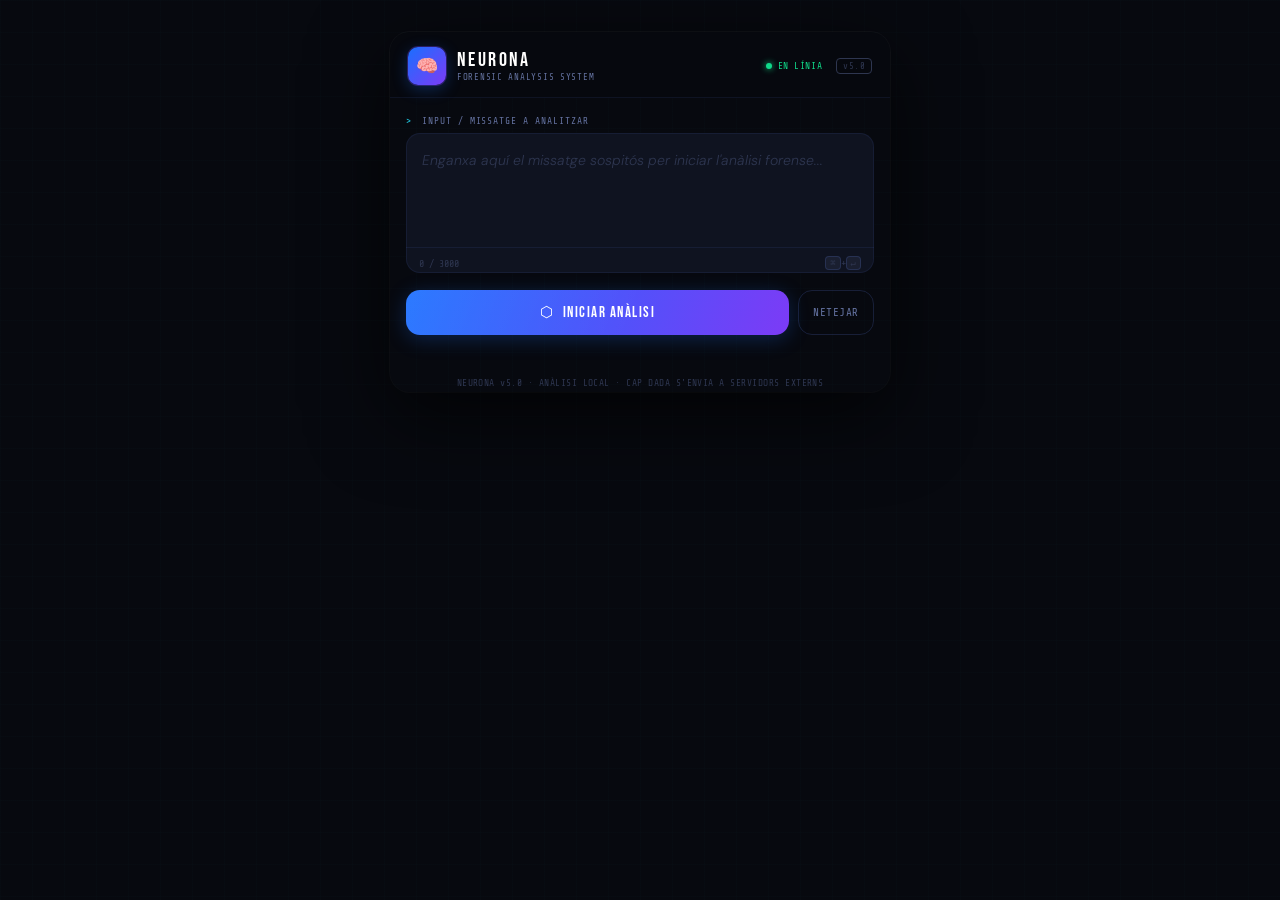
==== commit d1b5ac0f: "FASE 3" ====
--- a/index.html
+++ b/index.html
@@ -6,61 +6,30 @@
 <title>NEURONA · Sistema d'Anàlisi Forense</title>
 <link href="https://fonts.googleapis.com/css2?family=Bebas+Neue&family=Exo+2:wght@300;400;600;700&family=Share+Tech+Mono&family=DM+Sans:wght@300;400;500&display=swap" rel="stylesheet"/>
 <style>
-/* ═══════ TOKENS ══════════════════════════════════════════ */
 :root{
-  --bg:       #07090f;
-  --bg2:      #0b0e18;
-  --surface:  #0f1320;
-  --surf2:    #141828;
-  --surf3:    #1a1f30;
-  --bd:       rgba(90,120,220,.1);
-  --bd2:      rgba(90,120,220,.18);
-  --ink:      #c8d0e8;
-  --ink2:     #6472a0;
-  --ink3:     #2e3650;
-  --cyan:     #22d3ee;
-  --cyanD:    rgba(34,211,238,.1);
-  --green:    #10d98a;
-  --greenD:   rgba(16,217,138,.1);
-  --amber:    #fbbf24;
-  --amberD:   rgba(251,191,36,.1);
-  --red:      #f87171;
-  --redD:     rgba(248,113,113,.1);
-  --mono:     'Share Tech Mono',monospace;
-  --exo:      'Exo 2',sans-serif;
-  --sans:     'DM Sans',sans-serif;
-  --r:        14px;
-  --rsm:      9px;
-  --tr:       .2s cubic-bezier(.4,0,.2,1);
-}
-
-/* ═══════ RESET ═══════════════════════════════════════════ */
+  --bg:#07090f;--surface:#0f1320;--surf2:#141828;--surf3:#1a1f30;
+  --bd:rgba(90,120,220,.1);--bd2:rgba(90,120,220,.2);
+  --ink:#c8d0e8;--ink2:#6472a0;--ink3:#2e3650;
+  --cyan:#22d3ee;--green:#10d98a;--amber:#fbbf24;--red:#f87171;
+  --mono:'Share Tech Mono',monospace;--exo:'Exo 2',sans-serif;
+  --sans:'DM Sans',sans-serif;--r:14px;--tr:.2s cubic-bezier(.4,0,.2,1);
+}
 *,*::before,*::after{box-sizing:border-box;margin:0;padding:0}
 html{-webkit-font-smoothing:antialiased}
 body{
-  font-family:var(--sans);
-  background:var(--bg);
-  color:var(--ink);
-  min-height:100dvh;
-  display:flex;
-  justify-content:center;
-  padding:0 0 60px;
+  font-family:var(--sans);background:var(--bg);color:var(--ink);
+  min-height:100dvh;display:flex;justify-content:center;padding:0 0 60px;
   background-image:
-    linear-gradient(rgba(34,211,238,.015) 1px,transparent 1px),
-    linear-gradient(90deg,rgba(34,211,238,.015) 1px,transparent 1px);
+    linear-gradient(rgba(34,211,238,.013) 1px,transparent 1px),
+    linear-gradient(90deg,rgba(34,211,238,.013) 1px,transparent 1px);
   background-size:32px 32px;
 }
-
-/* ═══════ SHELL ═══════════════════════════════════════════ */
 .app{width:100%;max-width:500px;display:flex;flex-direction:column}
 
-/* ═══════ HEADER ══════════════════════════════════════════ */
+/* HEADER */
 .header{
-  position:sticky;top:0;z-index:20;
-  background:rgba(7,9,15,.92);
-  backdrop-filter:blur(20px);
-  border-bottom:1px solid var(--bd);
-  padding:16px 18px 13px;
+  position:sticky;top:0;z-index:20;background:rgba(7,9,15,.93);
+  backdrop-filter:blur(20px);border-bottom:1px solid var(--bd);padding:15px 18px 12px;
 }
 .header__row{display:flex;align-items:center;justify-content:space-between}
 .header__brand{display:flex;align-items:center;gap:11px}
@@ -75,7 +44,6 @@
   0%,100%{box-shadow:0 0 0 1px rgba(124,59,246,.3),0 4px 16px rgba(26,111,255,.3)}
   50%{box-shadow:0 0 0 2px rgba(124,59,246,.2),0 4px 22px rgba(26,111,255,.5)}
 }
-.brand-text{}
 .brand-name{font-family:'Bebas Neue',sans-serif;font-size:20px;letter-spacing:.12em;line-height:1;color:#fff}
 .brand-sub{font-family:var(--mono);font-size:9px;color:var(--ink2);letter-spacing:.08em;margin-top:2px}
 .status-row{display:flex;align-items:center;gap:6px}
@@ -84,31 +52,26 @@
 .status-txt{font-family:var(--mono);font-size:9.5px;color:var(--green);letter-spacing:.06em}
 .ver-badge{font-family:var(--mono);font-size:9px;color:var(--ink3);border:1px solid var(--ink3);border-radius:4px;padding:2px 6px;letter-spacing:.05em;margin-left:8px}
 
-/* ═══════ MAIN ════════════════════════════════════════════ */
+/* MAIN */
 .main{padding:18px 16px 0;display:flex;flex-direction:column;gap:12px}
-
-/* ═══════ SECTION LABELS ══════════════════════════════════ */
 .sec-label{
-  font-family:var(--mono);font-size:9.5px;
-  color:var(--ink2);letter-spacing:.1em;text-transform:uppercase;
-  display:flex;align-items:center;gap:8px;
+  font-family:var(--mono);font-size:9.5px;color:var(--ink2);
+  letter-spacing:.1em;text-transform:uppercase;display:flex;align-items:center;gap:8px;
 }
 .sec-label::before{content:'>';color:var(--cyan);margin-right:2px}
 
-/* ═══════ TEXTAREA ════════════════════════════════════════ */
+/* TEXTAREA */
 .inp-block{display:flex;flex-direction:column;gap:7px}
 .ta-wrap{position:relative}
 textarea{
-  width:100%;min-height:140px;
-  border-radius:var(--r);border:1px solid var(--bd);
+  width:100%;min-height:140px;border-radius:var(--r);border:1px solid var(--bd);
   background:var(--surface);color:var(--ink);
   font-family:var(--sans);font-size:14.5px;font-weight:300;line-height:1.7;
   padding:15px 15px 42px;resize:none;outline:none;
-  box-shadow:inset 0 1px 0 rgba(255,255,255,.03);
   transition:border-color var(--tr),box-shadow var(--tr);
 }
 textarea::placeholder{color:var(--ink3);font-style:italic;font-size:14px}
-textarea:focus{border-color:rgba(34,211,238,.35);box-shadow:0 0 0 3px rgba(34,211,238,.07),inset 0 1px 0 rgba(255,255,255,.03)}
+textarea:focus{border-color:rgba(34,211,238,.35);box-shadow:0 0 0 3px rgba(34,211,238,.07)}
 .ta-bar{
   position:absolute;bottom:0;left:0;right:0;
   display:flex;justify-content:space-between;align-items:center;
@@ -118,7 +81,7 @@
 .kbd-hint{font-size:10px;color:var(--ink3);font-family:var(--mono)}
 kbd{display:inline-block;background:var(--surf3);border:1px solid var(--bd2);border-radius:4px;padding:1px 4px;font-size:9px;font-family:var(--mono)}
 
-/* ═══════ BUTTONS ═════════════════════════════════════════ */
+/* BUTTONS */
 .btn-row{display:flex;gap:9px}
 .btn-analyze{
   flex:1;padding:13px 14px;border:none;border-radius:var(--r);
@@ -126,8 +89,7 @@
   color:#fff;font-family:'Bebas Neue',sans-serif;font-size:15px;letter-spacing:.1em;
   cursor:pointer;display:flex;align-items:center;justify-content:center;gap:8px;
   box-shadow:0 4px 20px rgba(26,111,255,.25);
-  transition:transform var(--tr),box-shadow var(--tr);
-  position:relative;overflow:hidden;
+  transition:transform var(--tr),box-shadow var(--tr);position:relative;overflow:hidden;
 }
 .btn-analyze::before{content:'';position:absolute;inset:0;background:linear-gradient(110deg,rgba(255,255,255,.08),transparent 60%)}
 .btn-analyze:hover{transform:translateY(-1px);box-shadow:0 8px 26px rgba(26,111,255,.4)}
@@ -136,188 +98,141 @@
 .btn-clear{
   padding:13px 14px;border:1px solid var(--bd2);border-radius:var(--r);
   background:transparent;color:var(--ink2);font-family:var(--mono);font-size:11px;
-  cursor:pointer;white-space:nowrap;letter-spacing:.05em;
-  transition:all var(--tr);
-}
-.btn-clear:hover{background:var(--surf3);border-color:var(--ink2);color:var(--ink)}
+  cursor:pointer;white-space:nowrap;letter-spacing:.05em;transition:all var(--tr);
+}
+.btn-clear:hover{background:var(--surf3);color:var(--ink)}
 .spinner{width:15px;height:15px;border:2px solid rgba(255,255,255,.2);border-top-color:#fff;border-radius:50%;animation:spin .6s linear infinite;display:none}
 @keyframes spin{to{transform:rotate(360deg)}}
 .btn-analyze.loading .btn-lbl,.btn-analyze.loading .btn-ico{display:none}
 .btn-analyze.loading .spinner{display:block}
 
-/* ═══════ LOADING OVERLAY ═════════════════════════════════ */
+/* SCAN OVERLAY */
 .scan-overlay{
   border-radius:var(--r);border:1px solid var(--bd);background:var(--surface);
-  padding:20px 18px;display:flex;flex-direction:column;gap:10px;
-  display:none;
+  padding:20px 18px;display:none;flex-direction:column;gap:10px;
 }
 .scan-line{
-  display:flex;align-items:center;gap:10px;
-  font-family:var(--mono);font-size:11px;color:var(--ink2);
+  display:flex;align-items:center;gap:10px;font-family:var(--mono);font-size:11px;color:var(--ink2);
   opacity:0;animation:scan-appear .3s ease forwards;
 }
-.scan-line.s1{animation-delay:.1s}
-.scan-line.s2{animation-delay:.4s}
-.scan-line.s3{animation-delay:.7s}
-.scan-line.s4{animation-delay:1s}
+.scan-line.s1{animation-delay:.1s}.scan-line.s2{animation-delay:.35s}
+.scan-line.s3{animation-delay:.6s}.scan-line.s4{animation-delay:.85s}
 @keyframes scan-appear{from{opacity:0;transform:translateX(-6px)}to{opacity:1;transform:none}}
 .scan-dot{width:4px;height:4px;border-radius:50%;background:var(--cyan);flex-shrink:0;animation:blink 1s ease-in-out infinite}
 .scan-bar-wrap{flex:1;height:3px;background:var(--surf3);border-radius:2px;overflow:hidden}
-.scan-bar{height:100%;border-radius:2px;background:var(--cyan);width:0;transition:width 1.2s ease}
-
-/* ═══════ DASHBOARD ═══════════════════════════════════════ */
+.scan-bar{height:100%;border-radius:2px;background:var(--cyan);width:0;transition:width 1s ease}
+
+/* DASHBOARD */
 .dashboard{
   display:flex;flex-direction:column;gap:11px;
   opacity:0;transform:translateY(10px);pointer-events:none;
   max-height:0;overflow:hidden;
-  transition:opacity .4s ease,transform .4s ease,max-height .6s ease;
-}
-.dashboard.visible{opacity:1;transform:none;pointer-events:auto;max-height:3000px}
-
-/* scan header */
+  transition:opacity .4s ease,transform .4s ease,max-height .7s ease;
+}
+.dashboard.visible{opacity:1;transform:none;pointer-events:auto;max-height:3500px}
 .scan-hdr{
   display:flex;align-items:center;justify-content:space-between;
-  padding:8px 12px;border-radius:var(--rsm);
-  background:var(--surf2);border:1px solid var(--bd);
+  padding:8px 12px;border-radius:9px;background:var(--surf2);border:1px solid var(--bd);
 }
 .scan-id,.scan-ts{font-family:var(--mono);font-size:10px;color:var(--ink2);letter-spacing:.06em}
 .scan-id span{color:var(--cyan)}
 
-/* ═══════ GAUGE PANEL ═════════════════════════════════════ */
+/* GAUGE */
 .gauge-panel{
   border-radius:var(--r);border:1px solid var(--bd);background:var(--surface);
-  padding:20px 16px 16px;display:flex;flex-direction:column;align-items:center;gap:0;
+  padding:20px 16px 16px;display:flex;flex-direction:column;align-items:center;
   position:relative;overflow:hidden;
 }
 .gauge-panel::before{
-  content:'';position:absolute;width:160px;height:160px;border-radius:50%;
-  top:-80px;left:50%;transform:translateX(-50%);
-  background:radial-gradient(circle,rgba(34,211,238,.06),transparent 70%);
+  content:'';position:absolute;width:200px;height:200px;border-radius:50%;
+  top:-100px;left:50%;transform:translateX(-50%);
+  background:radial-gradient(circle,rgba(34,211,238,.05),transparent 70%);
   pointer-events:none;
 }
 .gauge-label-top{font-family:var(--mono);font-size:9.5px;color:var(--ink2);letter-spacing:.1em;text-transform:uppercase;margin-bottom:4px;align-self:flex-start}
-
-/* SVG gauge */
 .gauge-svg{width:100%;max-width:280px}
-
-/* Score display */
-.gauge-score-wrap{
-  display:flex;align-items:baseline;gap:4px;
-  margin-top:-8px;
-  transition:color var(--tr);
-}
-.score-val{font-family:'Bebas Neue',sans-serif;font-size:56px;line-height:1;transition:color .5s ease}
+.gauge-score-wrap{display:flex;align-items:baseline;gap:4px;margin-top:-8px}
+.score-val{font-family:'Bebas Neue',sans-serif;font-size:58px;line-height:1;transition:color .5s ease}
 .score-unit{font-family:var(--mono);font-size:14px;color:var(--ink2)}
 .gauge-verdict{
-  font-family:var(--exo);font-weight:700;font-size:12px;
-  letter-spacing:.12em;text-transform:uppercase;
-  margin-top:4px;padding:4px 14px;border-radius:20px;
-  transition:all .4s ease;
-}
-.gauge-verdict.red {background:var(--redD);color:var(--red);border:1px solid rgba(248,113,113,.25)}
-.gauge-verdict.amber{background:var(--amberD);color:var(--amber);border:1px solid rgba(251,191,36,.25)}
-.gauge-verdict.green{background:var(--greenD);color:var(--green);border:1px solid rgba(16,217,138,.25)}
-
-/* zone pills under gauge */
-.gauge-zones{
-  display:flex;gap:6px;margin-top:10px;width:100%;justify-content:center;
-}
+  font-family:var(--exo);font-weight:700;font-size:12px;letter-spacing:.12em;text-transform:uppercase;
+  margin-top:5px;padding:4px 14px;border-radius:20px;transition:all .4s ease;
+}
+.gauge-verdict.red{background:rgba(248,113,113,.1);color:var(--red);border:1px solid rgba(248,113,113,.25)}
+.gauge-verdict.amber{background:rgba(251,191,36,.1);color:var(--amber);border:1px solid rgba(251,191,36,.25)}
+.gauge-verdict.green{background:rgba(16,217,138,.1);color:var(--green);border:1px solid rgba(16,217,138,.25)}
+.gauge-zones{display:flex;gap:6px;margin-top:10px;width:100%;justify-content:center}
 .zone-pill{font-family:var(--mono);font-size:9px;padding:3px 9px;border-radius:20px;letter-spacing:.04em}
-.zone-pill.z-red  {background:var(--redD);color:var(--red);border:1px solid rgba(248,113,113,.15)}
-.zone-pill.z-amber{background:var(--amberD);color:var(--amber);border:1px solid rgba(251,191,36,.15)}
-.zone-pill.z-green{background:var(--greenD);color:var(--green);border:1px solid rgba(16,217,138,.15)}
-
-/* ═══════ GENERIC PANEL ═══════════════════════════════════ */
-.panel{
-  border-radius:var(--r);border:1px solid var(--bd);background:var(--surface);
-  overflow:hidden;
-}
+.zone-pill.z-red{background:rgba(248,113,113,.08);color:var(--red);border:1px solid rgba(248,113,113,.15)}
+.zone-pill.z-amber{background:rgba(251,191,36,.08);color:var(--amber);border:1px solid rgba(251,191,36,.15)}
+.zone-pill.z-green{background:rgba(16,217,138,.08);color:var(--green);border:1px solid rgba(16,217,138,.15)}
+
+/* GENERIC PANEL */
+.panel{border-radius:var(--r);border:1px solid var(--bd);background:var(--surface);overflow:hidden}
 .panel-hdr{
-  display:flex;align-items:center;gap:9px;
-  padding:11px 14px;border-bottom:1px solid var(--bd);
-  background:var(--surf2);
+  display:flex;align-items:center;gap:9px;padding:11px 14px;
+  border-bottom:1px solid var(--bd);background:var(--surf2);
 }
 .panel-ico{font-size:13px;line-height:1}
 .panel-title{font-family:var(--mono);font-size:10.5px;color:var(--ink2);letter-spacing:.1em;text-transform:uppercase;flex:1}
-.panel-count{
-  font-family:var(--mono);font-size:10px;
-  background:var(--surf3);color:var(--cyan);border:1px solid rgba(34,211,238,.2);
-  border-radius:20px;padding:2px 8px;
-}
+.panel-count{font-family:var(--mono);font-size:10px;background:var(--surf3);color:var(--cyan);border:1px solid rgba(34,211,238,.2);border-radius:20px;padding:2px 8px}
 .panel-body{padding:14px}
 
-/* ═══════ VARIABLES LIST ══════════════════════════════════ */
-.var-item{
-  display:flex;align-items:flex-start;gap:11px;
-  padding:9px 0;border-bottom:1px solid var(--bd);
-}
-.var-item:last-child{border-bottom:none;padding-bottom:0}
-.var-badge{
-  flex-shrink:0;width:36px;height:20px;border-radius:4px;
-  font-family:var(--mono);font-size:9.5px;font-weight:700;
-  display:flex;align-items:center;justify-content:center;letter-spacing:.03em;
-  margin-top:1px;
-}
-.var-badge.neg{background:var(--redD);color:var(--red);border:1px solid rgba(248,113,113,.2)}
-.var-badge.pos{background:var(--greenD);color:var(--green);border:1px solid rgba(16,217,138,.2)}
-.var-info{flex:1}
-.var-label{font-family:var(--exo);font-weight:600;font-size:12.5px;color:var(--ink);line-height:1.2}
-.var-detail{font-family:var(--mono);font-size:10px;color:var(--ink2);margin-top:3px;word-break:break-word}
-.var-pts{
-  flex-shrink:0;font-family:'Bebas Neue',sans-serif;font-size:16px;
-  letter-spacing:.05em;margin-top:1px;
-}
-.var-pts.neg{color:var(--red)}
-.var-pts.pos{color:var(--green)}
+/* VARIABLE CHIPS */
+.var-chips{display:flex;flex-wrap:wrap;gap:7px;padding:2px 0}
+.var-chip{
+  display:inline-flex;align-items:center;gap:6px;padding:6px 11px;border-radius:8px;
+  font-family:var(--exo);font-size:12px;font-weight:600;border:1px solid transparent;
+  transition:transform var(--tr);cursor:default;
+}
+.var-chip:hover{transform:translateY(-1px)}
+.var-chip.neg{background:rgba(248,113,113,.1);color:var(--red);border-color:rgba(248,113,113,.2)}
+.var-chip.pos{background:rgba(16,217,138,.1);color:var(--green);border-color:rgba(16,217,138,.2)}
+.var-chip__ico{font-size:13px;line-height:1}
+.var-chip__pts{font-family:var(--mono);font-size:10px;background:rgba(0,0,0,.2);border-radius:4px;padding:1px 5px;margin-left:2px}
+.var-chip.neg .var-chip__pts{color:#ffaaaa}
+.var-chip.pos .var-chip__pts{color:#7fffcc}
 .var-empty{font-family:var(--mono);font-size:11px;color:var(--ink3);text-align:center;padding:8px 0}
 
-/* ═══════ CAPA DE CEBA ════════════════════════════════════ */
+/* CONTEXT PANEL */
 .ceba-grid{display:flex;flex-direction:column;gap:10px}
 .ceba-row{display:flex;gap:10px;align-items:flex-start}
-.ceba-key{
-  font-family:var(--mono);font-size:10px;color:var(--ink2);
-  letter-spacing:.06em;text-transform:uppercase;
-  width:86px;flex-shrink:0;padding-top:1px;
-}
+.ceba-key{font-family:var(--mono);font-size:10px;color:var(--ink2);letter-spacing:.06em;text-transform:uppercase;width:86px;flex-shrink:0;padding-top:2px}
 .ceba-val{font-family:var(--sans);font-weight:400;font-size:13px;color:var(--ink);line-height:1.55;flex:1}
-.ceba-chip{
-  display:inline-block;font-family:var(--mono);font-size:10px;
-  padding:2px 9px;border-radius:20px;
-}
+.ceba-chip{display:inline-block;font-family:var(--mono);font-size:10px;padding:2px 9px;border-radius:20px}
 .ceba-chip.cat{background:rgba(34,211,238,.1);color:var(--cyan);border:1px solid rgba(34,211,238,.2)}
-.ceba-chip.tone-alarm{background:var(--redD);color:var(--red);border:1px solid rgba(248,113,113,.2)}
+.ceba-chip.tone-alarm{background:rgba(248,113,113,.1);color:var(--red);border:1px solid rgba(248,113,113,.2)}
 .ceba-chip.tone-consp{background:rgba(155,60,255,.1);color:#b87eff;border:1px solid rgba(155,60,255,.2)}
-.ceba-chip.tone-neut {background:var(--greenD);color:var(--green);border:1px solid rgba(16,217,138,.2)}
-.ceba-chip.tone-pers {background:var(--amberD);color:var(--amber);border:1px solid rgba(251,191,36,.2)}
-.ceba-chip.tone-unk  {background:var(--surf3);color:var(--ink2);border:1px solid var(--bd2)}
+.ceba-chip.tone-info{background:rgba(16,217,138,.1);color:var(--green);border:1px solid rgba(16,217,138,.2)}
+.ceba-chip.tone-pers{background:rgba(251,191,36,.1);color:var(--amber);border:1px solid rgba(251,191,36,.2)}
+.ceba-chip.tone-unk{background:var(--surf3);color:var(--ink2);border:1px solid var(--bd2)}
 .ceba-sources{display:flex;flex-wrap:wrap;gap:5px;margin-top:4px}
-.src-link{
-  font-family:var(--mono);font-size:10px;
-  background:var(--surf3);color:var(--cyan);
-  border:1px solid rgba(34,211,238,.15);border-radius:5px;
-  padding:2px 8px;text-decoration:none;
-  transition:all var(--tr);
-}
-.src-link:hover{background:var(--cyanD);border-color:rgba(34,211,238,.35)}
-
-/* ═══════ VERIFY BUTTON ═══════════════════════════════════ */
+.src-link{font-family:var(--mono);font-size:10px;background:var(--surf3);color:var(--cyan);border:1px solid rgba(34,211,238,.15);border-radius:5px;padding:2px 8px;text-decoration:none;transition:all var(--tr)}
+.src-link:hover{background:rgba(34,211,238,.1);border-color:rgba(34,211,238,.35)}
+
+/* ACTION BUTTONS */
 .btn-verify{
-  width:100%;padding:14px;border-radius:var(--r);
-  border:1px solid rgba(34,211,238,.25);
-  background:rgba(34,211,238,.05);
-  color:var(--cyan);
-  font-family:'Bebas Neue',sans-serif;font-size:14px;letter-spacing:.1em;
+  width:100%;padding:13px;border-radius:var(--r);
+  border:1px solid rgba(34,211,238,.25);background:rgba(34,211,238,.05);
+  color:var(--cyan);font-family:'Bebas Neue',sans-serif;font-size:14px;letter-spacing:.1em;
+  cursor:pointer;display:flex;align-items:center;justify-content:center;gap:9px;
+  transition:all var(--tr);flex-direction:column;
+}
+.btn-verify:hover{background:rgba(34,211,238,.1);border-color:rgba(34,211,238,.45)}
+.verify-sites{font-family:var(--mono);font-size:9px;color:var(--ink2);margin-top:2px;letter-spacing:.04em}
+.btn-download{
+  width:100%;padding:13px;border-radius:var(--r);
+  border:1px solid rgba(251,191,36,.25);background:rgba(251,191,36,.05);
+  color:var(--amber);font-family:'Bebas Neue',sans-serif;font-size:14px;letter-spacing:.1em;
   cursor:pointer;display:flex;align-items:center;justify-content:center;gap:9px;
   transition:all var(--tr);
 }
-.btn-verify:hover{background:rgba(34,211,238,.1);border-color:rgba(34,211,238,.45);box-shadow:0 4px 20px rgba(34,211,238,.1)}
-.verify-sites{font-family:var(--mono);font-size:9px;color:var(--ink2);margin-top:3px;letter-spacing:.04em}
-
-/* ═══════ FOOTER ══════════════════════════════════════════ */
+.btn-download:hover{background:rgba(251,191,36,.1);border-color:rgba(251,191,36,.45);box-shadow:0 4px 20px rgba(251,191,36,.08)}
+
+/* FOOTER */
 .footer{margin-top:28px;padding:0 16px;text-align:center}
 .footer-txt{font-family:var(--mono);font-size:9.5px;color:var(--ink3);letter-spacing:.05em;line-height:1.8}
 
-/* ═══════ DESKTOP ═════════════════════════════════════════ */
 @media(min-width:520px){
   body{padding:32px 16px 72px;align-items:flex-start}
   .app{border-radius:20px;box-shadow:0 24px 80px rgba(0,0,0,.7),0 0 0 1px rgba(255,255,255,.04);overflow:hidden}
@@ -327,12 +242,11 @@
 <body>
 <div class="app">
 
-<!-- ─── HEADER ──────────────────────────────────────────── -->
 <header class="header">
   <div class="header__row">
     <div class="header__brand">
       <div class="logo">🧠</div>
-      <div class="brand-text">
+      <div>
         <div class="brand-name">NEURONA</div>
         <div class="brand-sub">FORENSIC ANALYSIS SYSTEM</div>
       </div>
@@ -340,19 +254,19 @@
     <div class="status-row">
       <div class="status-dot"></div>
       <span class="status-txt">EN LÍNIA</span>
-      <span class="ver-badge">v4.0</span>
+      <span class="ver-badge">v5.0</span>
     </div>
   </div>
 </header>
 
-<!-- ─── MAIN ─────────────────────────────────────────────── -->
 <main class="main">
 
-  <!-- Input -->
   <div class="inp-block">
     <div class="sec-label">INPUT / Missatge a analitzar</div>
     <div class="ta-wrap">
-      <textarea id="msgInput" maxlength="3000" placeholder="Enganxa aquí el missatge sospitós per iniciar l'anàlisi forense..." oninput="updateCount(this)" aria-label="Missatge a analitzar"></textarea>
+      <textarea id="msgInput" maxlength="3000"
+        placeholder="Enganxa aquí el missatge sospitós per iniciar l'anàlisi forense..."
+        oninput="updateCount(this)" aria-label="Missatge a analitzar"></textarea>
       <div class="ta-bar">
         <span class="char-ct" id="charCount">0 / 3000</span>
         <span class="kbd-hint"><kbd>⌘</kbd>+<kbd>↵</kbd></span>
@@ -360,7 +274,6 @@
     </div>
   </div>
 
-  <!-- Buttons -->
   <div class="btn-row">
     <button class="btn-analyze" id="btnAnalyze" onclick="analyze()">
       <span class="btn-ico">⬡</span>
@@ -370,686 +283,815 @@
     <button class="btn-clear" onclick="clearAll()">NETEJAR</button>
   </div>
 
-  <!-- Scan overlay (loading) -->
   <div class="scan-overlay" id="scanOverlay">
-    <div class="scan-line s1"><div class="scan-dot"></div><span style="width:120px">Procesant text...</span><div class="scan-bar-wrap"><div class="scan-bar" id="sb1"></div></div></div>
-    <div class="scan-line s2"><div class="scan-dot"></div><span style="width:120px">Detectant patrons...</span><div class="scan-bar-wrap"><div class="scan-bar" id="sb2"></div></div></div>
-    <div class="scan-line s3"><div class="scan-dot"></div><span style="width:120px">Classificant tema...</span><div class="scan-bar-wrap"><div class="scan-bar" id="sb3"></div></div></div>
-    <div class="scan-line s4"><div class="scan-dot"></div><span style="width:120px">Calculant fiabilitat...</span><div class="scan-bar-wrap"><div class="scan-bar" id="sb4"></div></div></div>
+    <div class="scan-line s1"><div class="scan-dot"></div><span style="width:130px">Processant text...</span><div class="scan-bar-wrap"><div class="scan-bar" id="sb1"></div></div></div>
+    <div class="scan-line s2"><div class="scan-dot"></div><span style="width:130px">Detectant patrons...</span><div class="scan-bar-wrap"><div class="scan-bar" id="sb2"></div></div></div>
+    <div class="scan-line s3"><div class="scan-dot"></div><span style="width:130px">Classificant tema...</span><div class="scan-bar-wrap"><div class="scan-bar" id="sb3"></div></div></div>
+    <div class="scan-line s4"><div class="scan-dot"></div><span style="width:130px">Calculant fiabilitat...</span><div class="scan-bar-wrap"><div class="scan-bar" id="sb4"></div></div></div>
   </div>
 
-  <!-- Dashboard -->
   <div class="dashboard" id="dashboard">
 
-    <!-- Scan header -->
     <div class="scan-hdr">
       <span class="scan-id">SCAN #<span id="scanId">0000</span></span>
       <span class="scan-ts" id="scanTs">--:--:--</span>
     </div>
 
-    <!-- Gauge -->
+    <!-- GAUGE -->
     <div class="gauge-panel">
       <div class="gauge-label-top">ÍNDEX DE FIABILITAT</div>
-
       <svg class="gauge-svg" viewBox="0 0 300 165" fill="none" xmlns="http://www.w3.org/2000/svg">
-        <!-- Track -->
-        <path d="M 30,140 A 120,120 0 0 1 270,140"
-          stroke="#1a1f30" stroke-width="14" stroke-linecap="round" fill="none"/>
-        <!-- Zone colors (decorative) -->
-        <path d="M 30,140 A 120,120 0 0 1 95,34"
-          stroke="rgba(248,113,113,.15)" stroke-width="14" stroke-linecap="round" fill="none"/>
-        <path d="M 95,34 A 120,120 0 0 1 222,34"
-          stroke="rgba(251,191,36,.12)" stroke-width="14" stroke-linecap="round" fill="none"/>
-        <path d="M 222,34 A 120,120 0 0 1 270,140"
-          stroke="rgba(16,217,138,.12)" stroke-width="14" stroke-linecap="round" fill="none"/>
-        <!-- Fill arc (animated) -->
-        <path id="gaugeFill"
-          d="M 30,140 A 120,120 0 0 1 270,140"
+        <path d="M 30,140 A 120,120 0 0 1 270,140" stroke="#1a1f30" stroke-width="14" stroke-linecap="round" fill="none"/>
+        <path d="M 30,140 A 120,120 0 0 1 95,34"   stroke="rgba(248,113,113,.15)" stroke-width="14" stroke-linecap="round" fill="none"/>
+        <path d="M 95,34 A 120,120 0 0 1 222,34"   stroke="rgba(251,191,36,.12)"  stroke-width="14" stroke-linecap="round" fill="none"/>
+        <path d="M 222,34 A 120,120 0 0 1 270,140"  stroke="rgba(16,217,138,.12)"  stroke-width="14" stroke-linecap="round" fill="none"/>
+        <path id="gaugeFill" d="M 30,140 A 120,120 0 0 1 270,140"
           stroke="#22d3ee" stroke-width="14" stroke-linecap="round" fill="none"
-          stroke-dasharray="376.99"
-          stroke-dashoffset="376.99"
+          stroke-dasharray="376.99" stroke-dashoffset="376.99"
           style="transition:stroke-dashoffset 1s cubic-bezier(.4,0,.2,1),stroke .5s ease"/>
-        <!-- Tick marks -->
         <line x1="26" y1="140" x2="18" y2="140" stroke="#2e3650" stroke-width="1.5"/>
         <line x1="274" y1="140" x2="282" y2="140" stroke="#2e3650" stroke-width="1.5"/>
         <line x1="150" y1="16" x2="150" y2="8" stroke="#2e3650" stroke-width="1.5"/>
-        <!-- Zone tick 30% -->
-        <line id="tick30x1" x1="57" y1="69" x2="51" y2="63" stroke="#2e3650" stroke-width="1.5"/>
-        <!-- Zone tick 70% -->
-        <line x1="243" y1="69" x2="249" y2="63" stroke="#2e3650" stroke-width="1.5"/>
-        <!-- Needle -->
-        <line id="gaugeNeedle"
-          x1="150" y1="140"
-          x2="60" y2="140"
+        <line id="gaugeNeedle" x1="150" y1="140" x2="60" y2="140"
           stroke="#c8d0e8" stroke-width="2" stroke-linecap="round"
           style="transform-origin:150px 140px;transition:all 1s cubic-bezier(.4,0,.2,1)"/>
-        <!-- Center dot -->
         <circle cx="150" cy="140" r="5" fill="#0f1320" stroke="#22d3ee" stroke-width="1.5"/>
-        <!-- Labels -->
-        <text x="22" y="157" font-family="Share Tech Mono" font-size="9" fill="#3d4560">0</text>
+        <text x="22"  y="157" font-family="Share Tech Mono" font-size="9" fill="#3d4560">0</text>
         <text x="268" y="157" font-family="Share Tech Mono" font-size="9" fill="#3d4560">100</text>
-        <text x="84" y="27" font-family="Share Tech Mono" font-size="9" fill="#5a4040">30</text>
-        <text x="203" y="27" font-family="Share Tech Mono" font-size="9" fill="#405a40">70</text>
+        <text x="84"  y="27"  font-family="Share Tech Mono" font-size="9" fill="#5a4040">30</text>
+        <text x="203" y="27"  font-family="Share Tech Mono" font-size="9" fill="#405a40">70</text>
       </svg>
-
       <div class="gauge-score-wrap">
         <span class="score-val" id="scoreVal" style="color:var(--cyan)">--</span>
         <span class="score-unit">/100</span>
       </div>
       <div class="gauge-verdict" id="gaugeVerdict"></div>
       <div class="gauge-zones">
-        <span class="zone-pill z-red">0-30 · BULO PROBABLE</span>
-        <span class="zone-pill z-amber">31-70 · VERIFICAR</span>
-        <span class="zone-pill z-green">71-100 · FIABLE</span>
+        <span class="zone-pill z-red">0–30 · BULO PROBABLE</span>
+        <span class="zone-pill z-amber">31–70 · VERIFICAR</span>
+        <span class="zone-pill z-green">71–100 · FIABLE</span>
       </div>
     </div>
 
-    <!-- Variables detectades -->
+    <!-- VARIABLES -->
     <div class="panel">
       <div class="panel-hdr">
         <span class="panel-ico">⬡</span>
-        <span class="panel-title">Variables detectades</span>
+        <span class="panel-title">Variables Detectades</span>
         <span class="panel-count" id="varCount">0</span>
       </div>
-      <div class="panel-body">
-        <div id="varList"></div>
-      </div>
-    </div>
-
-    <!-- Capa de ceba -->
+      <div class="panel-body"><div id="varList"></div></div>
+    </div>
+
+    <!-- CONTEXT -->
     <div class="panel">
       <div class="panel-hdr">
         <span class="panel-ico">◎</span>
-        <span class="panel-title">Capa de ceba · Context</span>
+        <span class="panel-title">ANÀLISI DE CONTEXT</span>
       </div>
-      <div class="panel-body">
-        <div class="ceba-grid" id="cebaGrid"></div>
-      </div>
-    </div>
-
-    <!-- Verify button -->
+      <div class="panel-body"><div class="ceba-grid" id="cebaGrid"></div></div>
+    </div>
+
+    <!-- VERIFY -->
     <button class="btn-verify" onclick="verificarGoogle()">
-      <div>
-        <div>🔍 VERIFICAR A GOOGLE · FONTS OFICIALS</div>
-        <div class="verify-sites">maldita.es · newtral.es · verificat.cat · afpfactual.com</div>
-      </div>
+      <div>🔍 VERIFICAR A GOOGLE · FONTS OFICIALS</div>
+      <div class="verify-sites">maldita.es · newtral.es · verificat.cat · afpfactual.com</div>
     </button>
 
+    <!-- DOWNLOAD -->
+    <button class="btn-download" onclick="descarregarInforme()">
+      📥 DESCARREGAR INFORME DE VERIFICACIÓ
+    </button>
+
   </div><!-- /dashboard -->
 
 </main>
 
 <footer class="footer">
-  <div class="footer-txt">NEURONA v4.0 · ANÀLISI LOCAL · CAP DADA S'ENVIA A SERVIDORS EXTERNS</div>
+  <div class="footer-txt">NEURONA v5.0 · ANÀLISI LOCAL · CAP DADA S'ENVIA A SERVIDORS EXTERNS</div>
 </footer>
-</div><!-- /app -->
+</div>
 
 <script>
 'use strict';
 
 /* ══════════════════════════════════════════════════════════
-   1. ALGORITME DE PONDERACIÓ — calcularFiabilitat(text)
-   Puntuació inicial: 100
-   Variables de text: -15 cadascuna
-   Variables cognitives/emocionals: -20 cadascuna
-   Variables de rigor: +10 cadascuna
+   UTILS
+══════════════════════════════════════════════════════════ */
+// Normalitza (minúscules + sense accents) per a comparació robusta
+const norm = s => s.toLowerCase().normalize('NFD').replace(/[\u0300-\u036f]/g,'');
+
+/* ══════════════════════════════════════════════════════════
+   1. BASE DE DADES — 20 categories  (RegEx per paraula sencera)
+══════════════════════════════════════════════════════════ */
+const DB = [
+  {
+    id:'vacunes', nom:'Vacunes i Immunologia', icon:'💉',
+    rx:/\b(vacun[ao]s?|vacunat|vacunació|mrna|pfizer|moderna|astrazeneca|immunitz|antivaxx|autisme.vacun|covid|sars.cov|antivacu|reacció.vacunal)\b/i,
+    fonts:['WHO','PubMed','EMA','Cochrane'],
+    risco:'Risc de pseudociència mèdica: verifica qualsevol afirmació en fonts científiques revisades per parells.'
+  },
+  {
+    id:'clima', nom:'Canvi Climàtic', icon:'🌡️',
+    rx:/\b(canvi.clim|escalfament.global|co2|diòxid.de.carboni|carboni|ipcc|glacier|deglac|renovabl|combustible.fòssil|emissions|metà|deforestac)\b/i,
+    fonts:['IPCC','NASA Climate','NOAA'],
+    risco:'Risc de negacionisme climàtic: contrasta amb dades de l\'IPCC o NASA Climate.'
+  },
+  {
+    id:'immigracio', nom:'Immigració i Refugi', icon:'🚶',
+    rx:/\b(immigrac|immigrant|immigrants|refugiat|migrant|migrants|frontera|deportac|il·legal|asil|mena|menes|xenofòb|expulsió)\b/i,
+    fonts:['ACNUR','IOM','Eurostat'],
+    risco:'Risc de generalització falsa: un cas aïllat no és una estadística.'
+  },
+  {
+    id:'geopolitica', nom:'Geopolítica i Conflictes', icon:'🌍',
+    rx:/\b(guerra|conflicte|otan|nato|rússia|ucraïna|israel|palestina|xina|taiwan|sancions|armes|soldats|bomba|ocupac|sobirania)\b/i,
+    fonts:['OCCRP','Bellingcat','Reuters','AP'],
+    risco:'Risc de propaganda bèl·lica: verifica xifres i imatges en fonts independents.'
+  },
+  {
+    id:'ia_deepfakes', nom:'IA i Deepfakes', icon:'🤖',
+    rx:/\b(deepfake|chatgpt|intel·ligència.artificial|llm|model.de.llengua|imatge.generada|vídeo.manipulat|clonació.de.veu|algorisme|ia\b)\b/i,
+    fonts:['MIT TR','IEEE','ArXiv','EFF'],
+    risco:'Risc de pànic moral o engany visual: comprova l\'autenticitat de qualsevol material audiovisual.'
+  },
+  {
+    id:'criptomonedes', nom:'Criptomonedes i Finances Digitals', icon:'₿',
+    rx:/\b(bitcoin|cripto|blockchain|ethereum|nft|token|defi|wallet|stablecoin|pump.and.dump|ponzi|mineria.cripto|altcoin|exchange)\b/i,
+    fonts:['SEC','CNMV','CoinDesk'],
+    risco:'Risc de frau financer: cap inversió legítima garanteix rendiments fixes.'
+  },
+  {
+    id:'salut', nom:'Salut Pública i Epidèmies', icon:'🏥',
+    rx:/\b(malaltia|epidèmia|pandèmia|virus|bacteria|contagi|infecció|simptomes|mascareta|confinament|quarantena|medicament|remei.natural|oms|cdc)\b/i,
+    fonts:['OMS','CDC','Cochrane'],
+    risco:'Risc de pseudomedicina: no substitueixis el teu metge per un missatge de xarxa social.'
+  },
+  {
+    id:'economia', nom:'Economia i Finances', icon:'📈',
+    rx:/\b(inflació|deflació|preu|preus|deute|pib|atur|impost|impostos|pensió|pensions|borsa|recessió|salari|sou|euro|dòlar|bce|fmi|pa\b|lleis\b)\b/i,
+    fonts:['BCE','FMI','Eurostat','BdE'],
+    risco:'Risc de dades fora de context: demana sempre la font original i l\'any de les dades.'
+  },
+  {
+    id:'drets_digitals', nom:'Privacitat i Drets Digitals', icon:'👁️',
+    rx:/\b(privacitat|vigilància|espionatge|gdpr|rgpd|seguiment|tracking|metadades|censura|llibertat.d.expressió|ban|hackejat|ciberseguretat|contrasenya)\b/i,
+    fonts:['EFF','Access Now','Citizen Lab'],
+    risco:'Risc de confusió entre amenaces reals i conspiranoies: distingeix fets documentats de teories.'
+  },
+  {
+    id:'seguretat', nom:'Seguretat i Terrorisme', icon:'🔐',
+    rx:/\b(terrorisme|atemptat|bomba|policia|delinqüència|robatori|inseguretat|jihadista|extremisme|tiroteig|presó|arrest)\b/i,
+    fonts:['Europol','Mossos','CITCO'],
+    risco:'Risc de pànic moral: un incident aïllat amplificat no és una tendència.'
+  },
+  {
+    id:'genere', nom:'Gènere i Igualtat', icon:'⚧️',
+    rx:/\b(gènere|feminisme|feminista|lgtbi|lgtbiq|trans|transgènere|avortament|masclisme|patriarcat|identitat.sexual|homosexual|bretxa.salarial|paritat)\b/i,
+    fonts:['OMS','Eurostat','UN Women'],
+    risco:'Risc de fal·làcia del pendent relliscós: cerca estudis revisats per parells sobre la premissa concreta.'
+  },
+  {
+    id:'educacio', nom:'Educació i Valors', icon:'📚',
+    rx:/\b(educació|adoctrinament|currículum|llei.educació|woke|lomloe|lomce|segregació|fracàs.escolar|escola.concertada)\b/i,
+    fonts:['PISA/OCDE','MEFD'],
+    risco:'Risc de generalització: busca el text literal del currículum oficial, no un resum de tercers.'
+  },
+  {
+    id:'alimentacio', nom:'Alimentació i Nutrició', icon:'🥗',
+    rx:/\b(gluten|lactosa|transgènic|ogm|pesticides|ultraprocessat|additiu|conservant|detox|suplement.nutric|dieta)\b/i,
+    fonts:['EFSA','AESAN','OMS'],
+    risco:'Risc de pseudociència nutricional: consulta un dietista col·legiat, no un influencer.'
+  },
+  {
+    id:'politica', nom:'Política Nacional', icon:'🏛️',
+    rx:/\b(eleccions|vot|votar|democràcia|corrupció|pp\b|psoe\b|vox\b|podem\b|erc\b|junts\b|parlament|senat|constitució|referèndum)\b/i,
+    fonts:['Maldita.es','Newtral.es','Verificat.cat'],
+    risco:'Risc de quote fora de context: cerca la declaració original en vídeo o text oficial.'
+  },
+  {
+    id:'medis', nom:'Credibilitat dels Medis', icon:'📰',
+    rx:/\b(fake.news|bulo|mentida|manipulació.mediàtica|mainstream|propaganda|desinformació|infodèmia|fact.check|periodista)\b/i,
+    fonts:['IFCN','Reporters Sense Fronteres','Reuters Institute'],
+    risco:'Risc de desconfiança generalitzada: un error concret no implica manipulació sistèmica.'
+  },
+  {
+    id:'ciberseguretat', nom:'Ciberseguretat', icon:'🛡️',
+    rx:/\b(hackejat|hackeja|phishing|malware|ransomware|contrasenya|mòbil.infectat|virus.informàtic|troià|ciberatac|robatori.de.dades)\b/i,
+    fonts:['INCIBE','CCN-CERT','ENISA'],
+    risco:'Risc d\'engany de phishing: no cliquis mai cap enllaç en missatges no sol·licitats.'
+  },
+  {
+    id:'tecnologia_5g', nom:'5G i Radiació', icon:'📡',
+    rx:/\b(5g|antenes\b|ones.electromagnètiques|microxip|microchip|electrosensibilitat|wifi.perillós|bluetooth.dany)\b/i,
+    fonts:['OMS','ICNIRP','GSMA'],
+    risco:'Risc de pseudofísica: les ones 5G no ionitzants no poden trencar enllaços moleculars.'
+  },
+  {
+    id:'conspiranoies', nom:'Conspiranoies', icon:'🕳️',
+    rx:/\b(illuminati|bilderberg|franc-maçons|reptilians|chemtrails|terraplanisme|terra.plana|pizzagate|qanon|gran.reemplaçament|nou.ordre.mundial|nwo|agenda.2030)\b/i,
+    fonts:['First Draft','RAND','Bellingcat'],
+    risco:'Risc de pensament conspiranoic: apofènia i connexions falses entre esdeveniments no relacionats.'
+  },
+  {
+    id:'salut_mental', nom:'Salut Mental i Benestar', icon:'🧠',
+    rx:/\b(ansietat|depressió|suïcidi|autoflesions|psicòleg|psiquiatre|medicació.psiquiàtrica|trastorn|fòbia|trauma|estrès.posttraumàtic)\b/i,
+    fonts:['OMS','Ministeri Salut','Teléfono Esperanza'],
+    risco:'Risc d\'estigmatització: usa terminologia clínica precisa i evita generalitzacions.'
+  },
+  {
+    id:'medi_ambient', nom:'Medi Ambient i Biodiversitat', icon:'🌿',
+    rx:/\b(biodiversitat|espècie.amenaçada|extinció|deforestació|plàstic|microplàstics|pol·lució|contaminació|reciclatge|sostenibilitat)\b/i,
+    fonts:['WWF','IUCN','UNEP'],
+    risco:'Risc de greenwashing: verifica si les afirmacions de sostenibilitat estan auditades externament.'
+  }
+];
+
+/* ══════════════════════════════════════════════════════════
+   2. MOTOR DE PONDERACIÓ — calcularFiabilitat(text)
+   Punt de partida: 100
+   Variables de text (−15 cadascuna)
+   Variables cognitives/emocionals (−20 cadascuna)
+   Variables de rigor (+10 cadascuna)
 ══════════════════════════════════════════════════════════ */
 function calcularFiabilitat(text) {
   let score = 100;
-  const det = []; // breakdown detallat
-  const low = text.toLowerCase();
-  const norm = t => t.toLowerCase().normalize('NFD').replace(/[\u0300-\u036f]/g,'');
-  const nl = norm(text);
-
-  /* ── TEXT VARIABLES (−15) ──────────────────────────── */
-
-  // T1. Majúscules sostingudes (>30%)
+  const det = [];
+
+  /* ── VARIABLES NEGATIVES DE TEXT (−15) ──────────────── */
+
+  // T1. Majúscules sostingudes — llindà 20%
   const alfa = text.replace(/[^a-zA-ZàáèéíïòóúüçÀÁÈÉÍÏÒÓÚÜÇ]/g,'');
   const maj  = alfa.replace(/[a-zàáèéíïòóúüç]/g,'');
-  if (alfa.length > 18 && maj.length / alfa.length > 0.30) {
-    score -= 15;
-    det.push({t:'neg',l:'Majúscules sostingudes',d:`${Math.round(maj.length/alfa.length*100)}% del text en majúscules`,p:-15});
+  const pctMaj = alfa.length > 10 ? maj.length / alfa.length : 0;
+  if (pctMaj >= 0.20) {
+    const penalitat = pctMaj >= 0.50 ? -30 : -15;
+    score += penalitat;
+    det.push({t:'neg', l:'Majúscules excessives', d:`${Math.round(pctMaj*100)}% del text en majúscules`, p:penalitat,
+              ico:'🔠'});
   }
 
   // T2. Exclamacions excessives (≥3)
   const excl = (text.match(/!/g)||[]).length;
   if (excl >= 3) {
     score -= 15;
-    det.push({t:'neg',l:'Exclamacions excessives',d:`${excl} signes d'exclamació detectats`,p:-15});
-  }
-
-  // T3. Crides a l'acció buides
-  const accions = ['passa-ho','pasalo','pásalo','màxima difusió','maxima difusion','maxima difusió',
-    'reenvieu','reenvia','comparte','comparteix urgent','avisa a tots','avisa a tothom',
-    'fes-ho córrer','hazlo correr','difundiu'];
-  const accTrob = accions.find(a => nl.includes(norm(a)));
-  if (accTrob) {
+    det.push({t:'neg', l:'Exclamacions excessives', d:`${excl} signes d'exclamació`, p:-15, ico:'❗'});
+  }
+
+  // T3. Crida a l'acció buida
+  const CTA = /\b(passa.?ho|p[aà]sa.?lo|m[àa]xima.difusi[oó]|reenvieu|reenvia|comparte|fes.ho.córrer|hazlo.correr|difondre.urgent|avisa.a.tothom|avisa.a.todos)\b/i;
+  const ctaM = text.match(CTA);
+  if (ctaM) {
     score -= 15;
-    det.push({t:'neg',l:'Crida a l\'acció buida',d:`Detectat: "${accTrob}"`,p:-15});
+    det.push({t:'neg', l:'Crida a l\'acció buida', d:`Detectat: "${ctaM[0]}"`, p:-15, ico:'📢'});
   }
 
   // T4. Urgència artificial
-  const urgencia = ['urgent!','urgente!','urgent ara','ahora mismo','inmediatamente','de seguida',
-    'abans que l\'esborrin','antes de que lo borren','s\'acaba el temps','se acaba el tiempo'];
-  const urgTrob = urgencia.find(u => nl.includes(norm(u)));
-  if (urgTrob) {
+  const URG = /\b(urgent!|urgente!|urgent ara|ahora mismo|inmediatamente|s.acaba.el.temps|se acaba el tiempo|abans.que.l.esborrin|antes.de.que.lo.borren)\b/i;
+  const urgM = text.match(URG);
+  if (urgM) {
     score -= 15;
-    det.push({t:'neg',l:'Urgència artificial',d:`Detectat: "${urgTrob}"`,p:-15});
-  }
-
-  /* ── COGNITIVE/EMOTIONAL VARIABLES (−20) ───────────── */
-
-  // C1. Discurs conspiracionista
-  const conspir = ['ells ens enganyen','ellos nos engañan','veritat oculta','verdad oculta',
-    'ho amagues','lo ocultan','el que no et diuen','que no te cuentan','conspiracion',
-    'conspiración','illuminati','il·luminati','shadow government','deep state',
-    'nou ordre mundial','nuevo orden mundial','agenda oculta','ens controlen','nos controlan'];
-  const consTrob = conspir.find(c => nl.includes(norm(c)));
-  if (consTrob) {
+    det.push({t:'neg', l:'Urgència artificial', d:`Detectat: "${urgM[0]}"`, p:-15, ico:'⏰'});
+  }
+
+  /* ── VARIABLES COGNITIVES / EMOCIONALS (−20) ─────────── */
+
+  // C1. Paraules conspiracionistes / d'odi generalitzat
+  // Si troba QUALSEVOL d'aquestes, descompta directament 20 pts (fins a −40 si n'hi ha 2+)
+  const CONSPWORDS = [
+    'desperteu','despertemte','despertaos','submisos','arruïnar','arruïnem','arruïna',
+    'oculten','ocultan','amaguen','amaga','mentida','mentides','mentira','mentiras',
+    'enganyen','engañan','ens enganyen','nos engañan','veritat.oculta','verdad.oculta',
+    'agenda.oculta','agenda oculta','ens.controlen','nos controlan','deep.state',
+    'nou.ordre.mundial','nuevo.orden.mundial','conspirac','illuminati','shadow.government'
+  ];
+  const conspRx = new RegExp('\\b('+CONSPWORDS.map(w=>w.replace(/\./g,'[\\s.\\-]?')).join('|')+')\\b','i');
+  const conspM = text.match(conspRx);
+  if (conspM) {
     score -= 20;
-    det.push({t:'neg',l:'Discurs conspiracionista',d:`Patró detectat: "${consTrob}"`,p:-20});
-  }
-
-  // C2. Alarmisme i por
-  const alarm = ['fi del món','fin del mundo','tots morirem','todos moriremos',
-    'amenaça mortal','amenaza mortal','catàstrofe imminent','catastrofe inminente',
-    'perill extrem','peligro extremo','invasió imminent','genocidi','genocidio',
-    'extermini','exterminio'];
-  const alaTrob = alarm.find(a => nl.includes(norm(a)));
-  if (alaTrob) {
+    det.push({t:'neg', l:'Discurs conspiracionista', d:`Detectat: "${conspM[0]}"`, p:-20, ico:'🕳️'});
+  }
+
+  // C2. Alarmisme extrem
+  const ALARM = /\b(tots.morirem|todos.moriremos|fi.del.m[oó]n|fin.del.mundo|amenaça.mortal|amenaza.mortal|genocidi|genocidio|extermini|exterminio|invasió.imminent|catàstrofe.imminent|catastrofe.inminente)\b/i;
+  const alarmM = text.match(ALARM);
+  if (alarmM) {
     score -= 20;
-    det.push({t:'neg',l:'Alarmisme / Llenguatge de por',d:`Patró detectat: "${alaTrob}"`,p:-20});
-  }
-
-  // C3. Negació de ciència o institucions
-  const negac = ['la ciència menteix','la ciencia miente','els científics menteixen',
-    'los científicos mienten','mentida dels medis','mentira de los medios',
-    'la oms menteix','la oms miente','les vacunes maten','las vacunas matan',
-    'el govern amaga','el gobierno oculta','medicina alternativa cura'];
-  const negTrob = negac.find(n => nl.includes(norm(n)));
-  if (negTrob) {
+    det.push({t:'neg', l:'Alarmisme extrem', d:`Detectat: "${alarmM[0]}"`, p:-20, ico:'😨'});
+  }
+
+  // C3. Negació de ciència / institucions
+  const NEGCI = /\b(la.ciència.menteix|la.ciencia.miente|els.científics.menteixen|los.cient[íi]ficos.mienten|les.vacunes.maten|las.vacunas.matan|el.govern.amaga|el.gobierno.oculta|medicina.oficial.mata)\b/i;
+  const negciM = text.match(NEGCI);
+  if (negciM) {
     score -= 20;
-    det.push({t:'neg',l:'Negació de ciència / institucions',d:`Patró detectat: "${negTrob}"`,p:-20});
-  }
-
-  // C4. Odiositat / discriminació
-  const odi = ['culpa dels immigrants','culpa de los inmigrantes','moros de merda',
-    'negres de merda','jueus controlen','judíos controlan','étnies inferiors',
-    'razas inferiores','exterminar','deportar tots','deportar a todos'];
-  const odiTrob = odi.find(o => nl.includes(norm(o)));
-  if (odiTrob) {
+    det.push({t:'neg', l:'Negació de ciència', d:`Detectat: "${negciM[0]}"`, p:-20, ico:'🚫'});
+  }
+
+  // C4. Discurs d'odi
+  const ODI = /\b(culpa.dels.immigrants|culpa.de.los.inmigrantes|étnies.inferiors|razas.inferiors|exterminar|deportar.tots|deportar.a.todos|moros.de.merda|negres.de.merda)\b/i;
+  const odiM = text.match(ODI);
+  if (odiM) {
     score -= 20;
-    det.push({t:'neg',l:'Discurs d\'odi / discriminatori',d:`Contingut marcat: "${odiTrob}"`,p:-20});
-  }
-
-  /* ── RIGOR VARIABLES (+10) ─────────────────────────── */
-
-  // R1. Cita de fonts
-  const fonts = ['segons fonts de','según fuentes de','publicat a','publicado en',
-    'informe de la','informe del','estudi de la','estudio de la','research by',
-    'd\'acord amb','de acuerdo con'];
-  const fontTrob = fonts.find(f => nl.includes(norm(f)));
-  if (fontTrob) {
+    det.push({t:'neg', l:'Discurs d\'odi', d:`Contingut marcat per violació de normes`, p:-20, ico:'⛔'});
+  }
+
+  // C5. Emojis d'alarma acumulats
+  const alarmaEmoji = (text.match(/[🚨⚠️🔴❗‼️🆘]/g)||[]).length;
+  if (alarmaEmoji >= 2) {
+    score -= 15;
+    det.push({t:'neg', l:'Emojis d\'alarma acumulats', d:`${alarmaEmoji} emojis d'alarma`, p:-15, ico:'🚨'});
+  }
+
+  /* ── VARIABLES DE RIGOR (+10) ─────────────────────────── */
+
+  // R1. Cita de font reconeguda
+  const FONT = /\b(seg[uú]ns?.fonts|según fuentes|publicat.a|publicado.en|informe.de.la|estudi.de.la|estudio.de.la|d.acord.amb|de.acuerdo.con|research.by|font:.)\b/i;
+  if (FONT.test(text)) {
     score += 10;
-    det.push({t:'pos',l:'Font identificada',d:`Cita detectada: "${fontTrob}"`,p:+10});
-  }
-
-  // R2. Referència a investigació / estudi
-  if (/estudi[ao]?|investigation|investigació|peer.review|assaig clínic|clinical trial/i.test(text)) {
+    det.push({t:'pos', l:'Font identificada', d:'El text cita una font reconeixible', p:+10, ico:'📎'});
+  }
+
+  // R2. Referència a investigació
+  if (/\b(estudi[ao]?|investigaci[oó]|peer.review|assaig.cl[ií]nic|clinical.trial|metaanàlisi|metaanalysis)\b/i.test(text)) {
     score += 10;
-    det.push({t:'pos',l:'Referència a investigació',d:'El text menciona estudis o assajos científics',p:+10});
-  }
-
-  // R3. Conté URL/link
-  if (/https?:\/\//i.test(text)) {
+    det.push({t:'pos', l:'Referència a investigació', d:'Menciona estudis o assajos científics', p:+10, ico:'🔬'});
+  }
+
+  // R3. URL present
+  if (/https?:\/\/[^\s]+/.test(text)) {
     score += 10;
-    det.push({t:'pos',l:'Conté un URL verificable',d:'El text inclou un o més enllaços web',p:+10});
-  }
-
-  // R4. Data específica citada
-  if (/\b(20\d{2}|19\d{2})\b/.test(text) && /\b\d{1,2}\s*(de\s*)?(gener|febrer|març|abril|maig|juny|juliol|agost|setembre|octubre|novembre|desembre|enero|febrero|marzo|abril|mayo|junio|julio|agosto|septiembre|octubre|noviembre|diciembre)\b/i.test(text)) {
+    det.push({t:'pos', l:'URL verificable present', d:'Inclou un o més enllaços web', p:+10, ico:'🔗'});
+  }
+
+  // R4. Data específica
+  if (/\b(20\d{2}|19\d{2})\b/.test(text) &&
+      /\b(gener|febrer|març|abril|maig|juny|juliol|agost|setembre|octubre|novembre|desembre|enero|febrero|marzo|mayo|junio|julio|agosto|septiembre|octubre|noviembre|diciembre)\b/i.test(text)) {
     score += 10;
-    det.push({t:'pos',l:'Data específica citada',d:'El text inclou una data concreta (indicador de rigor)',p:+10});
-  }
-
-  score = Math.max(0, Math.min(100, score));
-  return {score, det};
-}
-
-/* ══════════════════════════════════════════════════════════
-   2. BASE DE DADES — 20 categories temàtiques
-══════════════════════════════════════════════════════════ */
-const DB = {
-  vacunes:{
-    nom:'Vacunes i Immunologia', icon:'💉',
-    paraules:['vacuna','vacunes','vacunat','vacunació','mrna','pfizer','moderna','astrazeneca',
-      'immunització','antivacuna','efectes secundaris','autisme i vacunes','covid','sars-cov',
-      'vacunar','antivaxxer','reacció vacunal','adjuvant','immunitat de ramat'],
-    context:'Les narratives desinformatives sobre vacunes inclouen la teoria obsoleta i retractada de la connexió autisme-vacunes, exageració d\'efectes secundaris i desconfiança en assajos clínics regulats per l\'EMA i la FDA.',
-    to_com:'Alarmista / Pseudocientífic',
-    fonts:['WHO','PubMed','EMA','Cochrane']
-  },
-  clima:{
-    nom:'Canvi Climàtic i Medi Ambient', icon:'🌡️',
-    paraules:['clima','canvi climàtic','escalfament global','co2','carboni','temperatura',
-      'hivernacle','glacier','gelera','inundació','sequera','renovables','petroli','ipcc',
-      'emissions','carbó','deforestació','biodiversitat','espècie extinta','metà'],
-    context:'El negacionisme climàtic sol usar dades climàtiques locals per desmentir tendències globals, finançament industrial per crear dubte i fals debat científic on no n\'hi ha.',
-    to_com:'Negacionista / Pseudocientífic',
-    fonts:['IPCC','NASA Climate','NOAA','Copernicus']
-  },
-  immigracio:{
-    nom:'Immigració i Refugi', icon:'🚶',
-    paraules:['immigració','immigrant','immigrants','refugiat','refugiats','migrant',
-      'migrants','frontera','deportació','il·legal','migració','asil','mena','menes',
-      'expulsió','regularització','demaners d\'asil','xenofòbia','integració','exili'],
-    context:'La desinformació sobre immigració aplica generalitzacions falses, estadístiques de criminalitat fora de context, i apel·lació a la por per crear narratives de "invasió" sense base demogràfica.',
-    to_com:'Alarmista / Xenofòbic',
-    fonts:['ACNUR','IOM','Eurostat','INE']
-  },
-  geopolitica:{
-    nom:'Geopolítica i Conflictes Internacionals', icon:'🌍',
-    paraules:['guerra','conflicte','otan','nato','rússia','ucraïna','israel','palestina',
-      'xina','taiwan','sancions','armes','soldats','bomba','ocupació','sobirania',
-      'fronteres internacionals','tractat','resolució onu','crisi diplomàtica'],
-    context:'En conflictes bèl·lics la desinformació opera des de múltiples bàndols simultàniament: xifres de baixes inflades, vídeos fora de context i fake footage presentat com a material recent.',
-    to_com:'Propagandístic / Bèl·lic',
-    fonts:['OCCRP','Bellingcat','Reuters','AP']
-  },
-  ia_deepfakes:{
-    nom:'Intel·ligència Artificial i Deepfakes', icon:'🤖',
-    paraules:['intel·ligència artificial','ia','deepfake','deepfakes','chatgpt','llm',
-      'model de llenguatge','imatge generada','fotografia falsa','vídeo manipulat',
-      'clonació de veu','sintètic','algoritme','biaix algorísmic','regulació ia',
-      'substitució laboral','robot','automatització','gpus','entrenament ia'],
-    context:'La desinformació sobre IA inclou pànic moral exagerat, deepfakes de personalitats públiques i confusió deliberada entre ciència ficció i capacitats actuals dels models.',
-    to_com:'Sensacionalista / Especulatiu',
-    fonts:['MIT TR','IEEE','ArXiv','EFF']
-  },
-  criptomonedes:{
-    nom:'Criptomonedes i Finances Digitals', icon:'₿',
-    paraules:['bitcoin','criptomoneda','crypto','blockchain','ethereum','nft','token',
-      'defi','wallet','stablecoin','pump and dump','esquema ponzi','inversió cripto',
-      'mineria cripto','altcoin','satoshi','exchange','blanqueig','monero','cbdc'],
-    context:'Els fraus en l\'espai cripto inclouen esquemes ponzi, "pump and dump", fake celebrity endorsements i promeses de rendiments garantits que viola principis bàsics de finances.',
-    to_com:'Frau financer / Especulatiu',
-    fonts:['SEC','CNMV','CoinDesk','Chainalysis']
-  },
-  salut_publica:{
-    nom:'Salut Pública i Epidèmies', icon:'🏥',
-    paraules:['salut','malaltia','epidèmia','pandèmia','virus','bacteria','contagi','infecció',
-      'simptomes','diagnòstic','tractament','hospital','emergència sanitària','mascareta',
-      'confinament','quarantena','OMS','CDC','medicament','remei natural'],
-    context:'La desinformació sanitària fa circular remeis sense base científica, nega mesures de salut pública validades i sovint apel·la a "medicines naturals" com a alternativa a tractaments provats.',
-    to_com:'Pseudocientífic / Alarmista',
-    fonts:['OMS','CDC','Cochrane','Ministeri Salut']
-  },
-  economia:{
-    nom:'Inflació, Mercat i Macroeconomia', icon:'📈',
-    paraules:['inflació','economia','preu','preus','deute','pib','atur','feina','impost',
-      'impostos','pensió','pensions','borsa','crisi','recessió','pobresa','sou','salari',
-      'euro','dòlar','reserva federal','bce','política monetària'],
-    context:'La desinformació econòmica manipula dades reals fora de context temporal o comparatiu, usa gràfics amb eixos truncats i atribueix causalitats errònies a fenòmens complexos multicausals.',
-    to_com:'Alarmista / Ideologitzat',
-    fonts:['BCE','FMI','Eurostat','BdE']
-  },
-  drets_digitals:{
-    nom:'Vigilància, Privacitat i Drets Digitals', icon:'👁️',
-    paraules:['privacitat','vigilància','espionatge','datos personals','gdpr','rgpd',
-      'seguiment','tracking','metadades','xarxes socials','censura','llibertat expressió',
-      'moderació contingut','ban','suspensió compte','algoritme','bombolla de filtre',
-      'hackejat','ciberseguretat','contrasenya'],
-    context:'En drets digitals la desinformació barreja amenaces reals documentades (recollida de dades massiva) amb teories conspiratives (microxips, vigilància total omnipresent).',
-    to_com:'Conspiracionista / Paranoic',
-    fonts:['EFF','Access Now','CPJ','Citizen Lab']
-  },
-  seguretat:{
-    nom:'Seguretat Pública i Terrorisme', icon:'🔐',
-    paraules:['terrorisme','atac','bomba','seguretat','policia','crims','delinqüència',
-      'violència','robatori','seguretat ciutadana','inseguretat','detingut','arrest',
-      'presó','jihadista','extremisme','radicalisme','tiroteig','atemptat','alerta'],
-    context:'La desinformació sobre seguretat amplifica casos aïllats com a tendències, atribueix crims a col·lectius per fabricar pànics morals, i recicla notícies antigues amb data nova.',
-    to_com:'Alarmista / Xenofòbic',
-    fonts:['Europol','Mossos','CITCO','Interior.gob.es']
-  },
-  genere:{
-    nom:'Gènere, LGTBIQ+ i Igualtat', icon:'⚧️',
-    paraules:['gènere','feminisme','feminista','igualtat','lgtbi','lgtbiq','trans',
-      'transgènere','avortament','violència de gènere','masclisme','patriarcat',
-      'ideologia de gènere','identitat sexual','homosexual','bisexual',
-      'drets reproductius','bretxa salarial','assetjament','paritat'],
-    context:'La desinformació sobre gènere aplica la fal·làcia del pendent relliscós, usa el terme "ideologia de gènere" sense base científica, i nega estadístiques documentades de discriminació.',
-    to_com:'Ideologitzat / Negacionista',
-    fonts:['OMS','Eurostat','UN Women','ILGA']
-  },
-  educacio:{
-    nom:'Educació i Valors Socials', icon:'📚',
-    paraules:['educació','escola','col·legi','institut','universitat','alumne','professor',
-      'currículum','pla estudis','adoctrinament','ideologia','llibre text',
-      'llei educació','woke','lomloe','lomce','fracàs escolar','segregació',
-      'concertada','pública','privada','beca'],
-    context:'La desinformació sobre educació sovint presenta "adoctrinament" sense citar text concret del currículum, usa episodis aïllats com a prova sistèmica i polaritza el debat entre "tradition vs. ideologia".',
-    to_com:'Ideologitzat / Moral Panic',
-    fonts:['PISA/OCDE','MEFD','Consell Escolar','MEC']
-  },
-  alimentacio:{
-    nom:'Alimentació, Nutrició i Salut', icon:'🥗',
-    paraules:['aliment','alimentació','menjar','dieta','sucre','gluten','lactosa',
-      'orgànic','ecològic','transgènic','ogm','pesticides','ultraprocessat','additiu',
-      'conservant','vegan','vegetarià','detox','suplement','nutrició','obesitat'],
-    context:'La pseudociència nutricional ven por als additius alimentaris aprovats per l\'EFSA, exagera beneficis de productes "naturals" i crea restriccions alimentàries innecessàries amb impacte real en salut.',
-    to_com:'Pseudocientífic / Comercial',
-    fonts:['EFSA','AESAN','OMS','Harvard Nutrition']
-  },
-  politica:{
-    nom:'Política Nacional i Institucions', icon:'🏛️',
-    paraules:['política','govern','president','presidenta','eleccions','vot','votar',
-      'democràcia','dreta','esquerra','extrema dreta','independència','corrupció',
-      'pp','psoe','vox','podem','erc','junts','parlament','senat','constitució',
-      'referèndum','manifest'],
-    context:'La desinformació política usa quotes fora de context, deepfakes d\'àudio/vídeo, notícies antigues reciclades, i atribueix declaracions falses a polítics identificats. S\'ha triplicat des del 2016.',
-    to_com:'Propagandístic / Polaritzador',
-    fonts:['Maldita.es','Newtral.es','Verificat.cat','AFP']
-  },
-  medis:{
-    nom:'Credibilitat dels Medis i Periodisme', icon:'📰',
-    paraules:['fake news','mitjans','medis','periodisme','premsa','tv','televisió',
-      'notícia falsa','bulo','mentida','manipulació mediàtica','mainstream','censura',
-      'propaganda','desinformació','infodèmia','verificació','fact.check',
-      'periodista','redacció','editorial'],
-    context:'La narrativa anti-medis generalitza errors concrets de cobertut com a prova de "manipulació sistèmica", creant desconfiança en totes les fonts i impossibilitant la verificació factual.',
-    to_com:'Conspiracionista / Anti-institució',
-    fonts:['IFCN','Reporters Sense Fronteres','EJO','Reuters Institute']
-  },
-  pandemia:{
-    nom:'Pandèmia, Virus i Malalties Infeccioses', icon:'🦠',
-    paraules:['pandèmia','covid','coronavirus','variant','òmicron','delta','pcr',
-      'test','positiu','confinament','lockdown','mascareta','restriccions','vaccine',
-      'grip','influença','ébola','mpox','brot','epidèmia','r0','contagi comunitari'],
-    context:'La desinformació pandèmica inclou negació de la gravetat, oposició a mesures de salut pública, rumors sobre origen artificial de virus i promoció de tractaments no validats.',
-    to_com:'Negacionista / Pseudocientífic',
-    fonts:['ECDC','OMS','Johns Hopkins','MSF']
-  },
-  tecnologia:{
-    nom:'Tecnologia 5G, Radiacions i Salut', icon:'📡',
-    paraules:['5g','antenes','radiació','microxip','microchip','ones electromagnètiques',
-      'wifi','bluetooth','torre comunicació','freqüència','hertz','electrosensibilitat',
-      'radiació no ionitzant','fibra òptica','satèl·lit','elon musk starlink',
-      'smartmeter','comptador intel·ligent','internet of things'],
-    context:'Les teories 5G operen amb pseudofísica: atribueixen efectes bioquímics a ones no ionitzants, impossibles per la física de la radiació. La teoria dels microxips és impossibilitada per la geometria de les agulles d\'injecció.',
-    to_com:'Conspiracionista / Pseudocientífic',
-    fonts:['OMS','ICNIRP','GSMA','ITU']
-  },
-  ciencia:{
-    nom:'Ciència, Pseudo-ciència i Medicina Alternativa', icon:'🔬',
-    paraules:['homeopatia','quiropraxis','acupuntura','cristalls','energia','aura',
-      'detox','desintoxicació','chakra','vibració','frequència','quantum','quàntic',
-      'magnets','imant','remei natural','herba medicinal','miracle','cura definitiva',
-      'medicina alternativa','anti-ciència'],
-    context:'La pseudociència incorpora vocabulari científic real (quàntic, freqüència, ADN) aplicat incorrectament per donar aparença de legitimitat a afirmacions no testades ni reproductibles.',
-    to_com:'Pseudocientífic / Comercial',
-    fonts:['Cochrane','SciBase','CSIC','Nature']
-  },
-  conspiranoies:{
-    nom:'Conspiracions i Grups Secrets', icon:'🕳️',
-    paraules:['bilderberg','trilateria','franc-maçons','illuminati','sionisme','reptilians',
-      'chemtrails','esteles avió','terraplanisme','terra plana','control mental',
-      'pizzagate','qanon','gran reemplaçament','cabala satànica','nwo','nou ordre',
-      'població mundial','george soros','bill gates xip','agenda 2030'],
-    context:'Les conspiranoies operen per connexions falses entre esdeveniments no relacionats, reconeixement de patrons en soroll aleatori (apofènia) i gratificació cognitiva de "tenir la veritat que els altres no veuen".',
-    to_com:'Conspiracionista / Delirant',
-    fonts:['First Draft','RAND','ISD Global','Bellingcat']
-  },
-  drogues_crims:{
-    nom:'Drogues, Crims i Violència Urbana', icon:'🔫',
-    paraules:['droga','narcotràfic','màfia','gang','banda','tràfic','haixix','cocaïna',
-      'fentanil','heroïna','dealer','inseguretat','violència urbana','tiroteig',
-      'apunyalament','robatori','barri','gueto','policia','cos','detingut','pres'],
-    context:'La desinformació sobre crims exagera estadístiques puntuals com a tendències, sol associar crims a ètnies o orígens específics, i recicla incidents de països o dècades diferents.',
-    to_com:'Alarmista / Xenofòbic',
-    fonts:['INE','Ministeri Interior','Europol','UNODC']
-  }
-};
-
-/* ══════════════════════════════════════════════════════════
-   3. DETECCIÓ DE TEMA I TO
-══════════════════════════════════════════════════════════ */
-function n(s){return s.toLowerCase().normalize('NFD').replace(/[\u0300-\u036f]/g,'')}
-
-function detectarTema(text){
-  const nl=n(text);
-  let best=null, bestScore=0;
-  for(const[key,d] of Object.entries(DB)){
-    let hits=0;
-    for(const p of d.paraules){if(nl.includes(n(p)))hits++;}
-    if(hits>bestScore){bestScore=hits;best={key,d,hits};}
-  }
-  return bestScore>0?best:null;
-}
-
-function analitzarTo(text){
-  const nl=n(text);
-  const tonesChk=[
-    {id:'alarm', w:['perill','peligro','urgencia','urgència','horror','catàstrofe','amenaça','fil del mon','invasio','tots morirem']},
-    {id:'consp', w:['ells ens enganyen','veritat oculta','agenda oculta','ens controlen','deep state','nou ordre']},
-    {id:'pers',  w:['vota','comparteix','mobilitza','acció','participa','denuncia','resistència']},
-    {id:'neut',  w:['estudi','informe','investigació','publicat','font','dades','estadística','percentatge','registre']},
-  ];
-  const scores={alarm:0,consp:0,pers:0,neut:0};
-  for(const t of tonesChk){for(const w of t.w){if(nl.includes(n(w)))scores[t.id]++;}}
-  const best=Object.entries(scores).sort((a,b)=>b[1]-a[1])[0];
-  const map={alarm:'Alarmista / Emocional',consp:'Conspiracionista',pers:'Persuasiu / Propagandístic',neut:'Neutre / Informatiu'};
-  return best[1]>0?map[best[0]]:'Indeterminat';
-}
-
-/* ══════════════════════════════════════════════════════════
-   4. RENDER — GAUGE
-══════════════════════════════════════════════════════════ */
-function renderGauge(score){
-  const CIRC=376.99;
-  const fill=document.getElementById('gaugeFill');
-  const needle=document.getElementById('gaugeNeedle');
-  const val=document.getElementById('scoreVal');
-  const verdict=document.getElementById('gaugeVerdict');
-
-  // Arc fill
-  const offset=CIRC*(1-score/100);
-  fill.style.strokeDashoffset=offset;
-
-  // Color
-  let col,cls,vtext;
-  if(score<=30){col='#f87171';cls='red';vtext='BULO PROBABLE'}
-  else if(score<=70){col='#fbbf24';cls='amber';vtext='VERIFICACIÓ NECESSÀRIA'}
-  else{col='#10d98a';cls='green';vtext='INDICADORS FIABLES'}
-  fill.style.stroke=col;
-  val.style.color=col;
-
-  // Needle position
-  const angle=Math.PI*(1-score/100);
-  const nx=150+90*Math.cos(angle);
-  const ny=140-90*Math.sin(angle);
-  needle.setAttribute('x2',nx.toFixed(1));
-  needle.setAttribute('y2',ny.toFixed(1));
-
-  // Score number (animated count-up)
-  let current=0;
-  const step=score/40;
-  const timer=setInterval(()=>{
-    current=Math.min(current+step,score);
-    val.textContent=Math.round(current);
-    if(current>=score){clearInterval(timer);val.textContent=score;}
-  },25);
-
-  verdict.textContent=vtext;
-  verdict.className='gauge-verdict '+cls;
-}
-
-/* ══════════════════════════════════════════════════════════
-   5. RENDER — VARIABLES CHECKLIST
-══════════════════════════════════════════════════════════ */
-function renderVariables(det){
-  const list=document.getElementById('varList');
-  const count=document.getElementById('varCount');
-  count.textContent=det.length;
-  if(det.length===0){
-    list.innerHTML='<div class="var-empty">CAP VARIABLE DETECTADA — TEXT NEUTRE</div>';
+    det.push({t:'pos', l:'Data específica citada', d:'Inclou data concreta (indicador de rigor)', p:+10, ico:'📅'});
+  }
+
+  return { score: Math.max(0, Math.min(100, Math.round(score))), det };
+}
+
+/* ══════════════════════════════════════════════════════════
+   3. DETECCIÓ DE TEMA (RegEx, primer match guanya)
+      Si cap regex encaixa → null  → mostra "General"
+══════════════════════════════════════════════════════════ */
+function detectarTema(text) {
+  // Ordena per prioritat: categories més específiques primer
+  const prioritat = ['ia_deepfakes','ciberseguretat','conspiranoies','tecnologia_5g',
+    'vacunes','pandemia','salut','medis','genere','drets_digitals','geopolitica',
+    'seguretat','criptomonedes','alimentacio','medi_ambient','salut_mental',
+    'educacio','politica','immigracio','clima','economia'];
+
+  for (const id of prioritat) {
+    const entry = DB.find(d => d.id === id);
+    if (entry && entry.rx.test(text)) return entry;
+  }
+  // Segon pas: qualsevol restant
+  return DB.find(d => d.rx.test(text)) || null;
+}
+
+/* ══════════════════════════════════════════════════════════
+   4. DETECCIÓ DE TO — invertida: informatiu per defecte
+══════════════════════════════════════════════════════════ */
+function analitzarTo(text) {
+  const ALARM_RX = /\b(perill|peligro|horror|catàstrofe|catastrofe|amenaça|amenaza|invasió|invasión|extermini|exterminio|fi.del.món|fin.del.mundo|genocidi|genocide|tots.morirem|todos.moriremos|urgent!|urgente!)\b/i;
+  const CONSP_RX = /\b(ells.ens.enganyen|ellos.nos.engañan|veritat.oculta|verdad.oculta|agenda.oculta|ens.controlen|nos.controlan|deep.state|nou.ordre|nuevo.orden|illuminati|conspira)\b/i;
+  const PERS_RX  = /\b(vota|comparteix|mobilitza|resistència|resistencia|lluiteu|unidos|junts.podem|juntos.podemos|no.us.callem)\b/i;
+
+  if (CONSP_RX.test(text)) return { label:'Conspiracionista', cls:'tone-consp' };
+  if (ALARM_RX.test(text)) return { label:'Alarmista / Emocional', cls:'tone-alarm' };
+  if (PERS_RX.test(text))  return { label:'Persuasiu / Propagandístic', cls:'tone-pers' };
+  return { label:'Informatiu / Neutre', cls:'tone-info' };
+}
+
+/* ══════════════════════════════════════════════════════════
+   5. CERCA NETA A GOOGLE (5 paraules més llargues del text)
+══════════════════════════════════════════════════════════ */
+function verificarGoogle() {
+  const text = document.getElementById('msgInput').value.trim();
+  if (!text) { flash(); return; }
+
+  // Extrau totes les paraules, elimina les curtes i les repetides
+  const paraules = [...new Set(
+    text.replace(/[^\w\sàáèéíïòóúüçÀÁÈÉÍÏÒÓÚÜÇ]/g,' ')
+        .split(/\s+/)
+        .map(w => w.trim())
+        .filter(w => w.length >= 5)    // mínim 5 caràcters → paraules amb contingut
+  )];
+
+  // Ordena per longitud descendent i agafa les 5 primeres
+  const top5 = paraules.sort((a,b) => b.length - a.length).slice(0,5);
+
+  // Fallback si el text és massa curt
+  let queryTerms;
+  if (top5.length >= 2) {
+    queryTerms = top5.join(' ');
+  } else {
+    const tema = detectarTema(text);
+    queryTerms = tema ? tema.nom : 'bulo desinformació verificació';
+  }
+
+  const sites = 'site:maldita.es OR site:newtral.es OR site:verificat.cat OR site:afpfactual.com';
+  const q = encodeURIComponent(queryTerms + ' ' + sites);
+  window.open('https://www.google.com/search?q=' + q, '_blank', 'noopener');
+}
+
+/* ══════════════════════════════════════════════════════════
+   6. RENDER — GAUGE
+══════════════════════════════════════════════════════════ */
+function renderGauge(score) {
+  const CIRC = 376.99;
+  const fill    = document.getElementById('gaugeFill');
+  const needle  = document.getElementById('gaugeNeedle');
+  const val     = document.getElementById('scoreVal');
+  const verdict = document.getElementById('gaugeVerdict');
+
+  fill.style.strokeDashoffset = CIRC * (1 - score / 100);
+
+  let col, cls, vtext;
+  if      (score <= 30) { col='#f87171'; cls='red';   vtext='BULO PROBABLE'; }
+  else if (score <= 70) { col='#fbbf24'; cls='amber'; vtext='VERIFICACIÓ NECESSÀRIA'; }
+  else                  { col='#10d98a'; cls='green'; vtext='INDICADORS FIABLES'; }
+
+  fill.style.stroke = col;
+  val.style.color   = col;
+
+  // Agulla
+  const angle = Math.PI * (1 - score / 100);
+  needle.setAttribute('x2', (150 + 90 * Math.cos(angle)).toFixed(1));
+  needle.setAttribute('y2', (140 - 90 * Math.sin(angle)).toFixed(1));
+
+  // Count-up animat
+  let cur = 0;
+  const step = score / 40;
+  const timer = setInterval(() => {
+    cur = Math.min(cur + step, score);
+    val.textContent = Math.round(cur);
+    if (cur >= score) { clearInterval(timer); val.textContent = score; }
+  }, 25);
+
+  verdict.textContent = vtext;
+  verdict.className   = 'gauge-verdict ' + cls;
+}
+
+/* ══════════════════════════════════════════════════════════
+   7. RENDER — VARIABLE CHIPS
+══════════════════════════════════════════════════════════ */
+function renderVariables(det) {
+  const list  = document.getElementById('varList');
+  const count = document.getElementById('varCount');
+  count.textContent = det.length;
+
+  if (!det.length) {
+    list.innerHTML = '<div class="var-empty">CAP VARIABLE DETECTADA — TEXT NEUTRE</div>';
     return;
   }
-  list.innerHTML=det.map(v=>`
-    <div class="var-item">
-      <div class="var-badge ${v.t}">${v.t==='neg'?'NEG':'POS'}</div>
-      <div class="var-info">
-        <div class="var-label">${v.l}</div>
-        <div class="var-detail">${v.d}</div>
-      </div>
-      <div class="var-pts ${v.t}">${v.p>0?'+':''}${v.p}</div>
-    </div>`).join('');
-}
-
-/* ══════════════════════════════════════════════════════════
-   6. RENDER — CAPA DE CEBA
-══════════════════════════════════════════════════════════ */
-function renderCeba(tema,to,score){
-  const grid=document.getElementById('cebaGrid');
-
-  const toneClass={
-    'Alarmista / Emocional':'tone-alarm',
-    'Conspiracionista':'tone-consp',
-    'Neutre / Informatiu':'tone-neut',
-    'Persuasiu / Propagandístic':'tone-pers',
-    'Indeterminat':'tone-unk'
-  }[to]||'tone-unk';
-
-  const catHtml=tema
-    ?`<span class="ceba-chip cat">${tema.d.icon} ${tema.d.nom}</span>`
-    :`<span class="ceba-chip tone-unk">⬡ No classificat</span>`;
-
-  const contextTxt=tema?tema.d.context
-    :'El text no coincideix amb cap categoria específica. Aplica verificació general: busca la font original, comprova si hi ha versions anteriors de la mateixa afirmació i contrasta amb webs de fact-checking.';
-
-  const fontsHtml=tema
-    ?`<div class="ceba-sources">${tema.d.fonts.map(f=>`<span class="src-link">${f}</span>`).join('')}</div>`
-    :`<div class="ceba-sources"><span class="src-link">Maldita.es</span><span class="src-link">Newtral.es</span><span class="src-link">Verificat.cat</span></div>`;
-
-  const scoreLabel=score<=30?'Alta probabilitat de bulo':score<=70?'Verificació recomanada':'Indicadors de fiabilitat presents';
-
-  grid.innerHTML=`
+
+  const chips = det.map(v => {
+    const pts = `<span class="var-chip__pts">${v.p > 0 ? '+' : ''}${v.p}</span>`;
+    return `<span class="var-chip ${v.t}" title="${v.d}">
+      <span class="var-chip__ico">${v.ico}</span>${v.l}${pts}
+    </span>`;
+  }).join('');
+
+  list.innerHTML = `<div class="var-chips">${chips}</div>`;
+}
+
+/* ══════════════════════════════════════════════════════════
+   8. RENDER — CONTEXT PANEL
+══════════════════════════════════════════════════════════ */
+function renderContext(tema, to, score) {
+  const grid = document.getElementById('cebaGrid');
+
+  const catHtml = tema
+    ? `<span class="ceba-chip cat">${tema.icon} ${tema.nom}</span>`
+    : `<span class="ceba-chip tone-unk">⬡ General — sense categoria específica</span>`;
+
+  let diag;
+  if      (score <= 30) diag = '⛔ Risc alt: múltiples indicadors de bulo confirmats. No comparteixis.';
+  else if (score <= 50) diag = '⚠️ Risc moderat: patrons sospitosos detectats. Verificació urgent.';
+  else if (score <= 70) diag = '🔶 Inconclusiu: alguns indicadors dubtosos. Comprova les fonts citades.';
+  else                  diag = '✅ Cap indicador crític detectat. Contingut aparentment fiable.';
+
+  const riscoTxt = tema ? tema.risco : 'Aplica el mètode SIFT: Stop → Investigate → Find coverage → Trace claims.';
+
+  const fontsHtml = (tema ? tema.fonts : ['Maldita.es','Newtral.es','Verificat.cat'])
+    .map(f => `<span class="src-link">${f}</span>`).join('');
+
+  grid.innerHTML = `
     <div class="ceba-row">
       <div class="ceba-key">CATEGORIA</div>
       <div class="ceba-val">${catHtml}</div>
     </div>
     <div class="ceba-row">
       <div class="ceba-key">TO DETECTAT</div>
-      <div class="ceba-val"><span class="ceba-chip ${toneClass}">${to}</span></div>
+      <div class="ceba-val"><span class="ceba-chip ${to.cls}">${to.label}</span></div>
     </div>
     <div class="ceba-row">
       <div class="ceba-key">DIAGNÒSTIC</div>
-      <div class="ceba-val">${scoreLabel}</div>
+      <div class="ceba-val">${diag}</div>
     </div>
     <div class="ceba-row">
-      <div class="ceba-key">CONTEXT</div>
-      <div class="ceba-val">${contextTxt}</div>
+      <div class="ceba-key">RISC TÍPIC</div>
+      <div class="ceba-val">${riscoTxt}</div>
     </div>
     <div class="ceba-row">
-      <div class="ceba-key">FONTS</div>
-      <div class="ceba-val">${fontsHtml}</div>
+      <div class="ceba-key">FONTS REC.</div>
+      <div class="ceba-val"><div class="ceba-sources">${fontsHtml}</div></div>
     </div>`;
 }
 
 /* ══════════════════════════════════════════════════════════
-   7. VERIFY GOOGLE
-══════════════════════════════════════════════════════════ */
-function verificarGoogle(){
-  const text=document.getElementById('msgInput').value.trim();
-  if(!text){flash();return;}
-  const fragment=text.split(/\s+/).slice(0,60).join(' ');
-  const q=encodeURIComponent(fragment+' site:maldita.es OR site:newtral.es OR site:verificat.cat OR site:afpfactual.com');
-  window.open('https://www.google.com/search?q='+q,'_blank','noopener');
-}
-
-function flash(){
-  const ta=document.getElementById('msgInput');
-  ta.focus();ta.style.borderColor='rgba(248,113,113,.6)';
-  setTimeout(()=>ta.style.borderColor='',1400);
-}
-
-/* ══════════════════════════════════════════════════════════
-   8. UI HELPERS
-══════════════════════════════════════════════════════════ */
-function updateCount(el){document.getElementById('charCount').textContent=el.value.length+' / '+el.maxLength}
-
-function clearAll(){
-  document.getElementById('msgInput').value='';
-  document.getElementById('charCount').textContent='0 / 3000';
-  const db=document.getElementById('dashboard');
-  db.classList.remove('visible');
-  document.getElementById('scanOverlay').style.display='none';
-}
-
-function delay(ms){return new Promise(r=>setTimeout(r,ms))}
-
-/* ══════════════════════════════════════════════════════════
-   9. MAIN ANALYZE
-══════════════════════════════════════════════════════════ */
-let scanCounter=1000;
-
-async function analyze(){
-  const input=document.getElementById('msgInput');
-  const btn=document.getElementById('btnAnalyze');
-  const dash=document.getElementById('dashboard');
-  const overlay=document.getElementById('scanOverlay');
-
-  if(!input.value.trim()){flash();return;}
-
-  // Loading UI
-  btn.disabled=true;btn.classList.add('loading');
+   9. INFORME VISUAL (nova finestra CSS)
+══════════════════════════════════════════════════════════ */
+// Guardem l'últim resultat per a l'informe
+let lastResult = null;
+
+function descarregarInforme() {
+  if (!lastResult) return;
+  const { text, score, det, tema, to, scanId, scanTs } = lastResult;
+  const now = new Date();
+  const dateStr = now.toLocaleDateString('ca-ES',{weekday:'long',year:'numeric',month:'long',day:'numeric'});
+
+  let scoreColor, scoreLabel;
+  if      (score <= 30) { scoreColor='#f87171'; scoreLabel='BULO PROBABLE'; }
+  else if (score <= 70) { scoreColor='#fbbf24'; scoreLabel='VERIFICACIÓ NECESSÀRIA'; }
+  else                  { scoreColor='#10d98a'; scoreLabel='INDICADORS FIABLES'; }
+
+  // Variables HTML
+  const varsHTML = det.length
+    ? det.map(v => `
+        <div class="var-row">
+          <span class="var-ico">${v.ico}</span>
+          <span class="var-label">${v.l}</span>
+          <span class="var-pts ${v.t === 'neg' ? 'neg' : 'pos'}">${v.p > 0 ? '+' : ''}${v.p}</span>
+        </div>`).join('')
+    : '<div class="var-empty">Cap variable negativa detectada</div>';
+
+  // Diagnòstic
+  let diag;
+  if      (score <= 30) diag = '⛔ Risc alt: múltiples indicadors de bulo confirmats.';
+  else if (score <= 50) diag = '⚠️ Risc moderat: patrons sospitosos, verificació urgent.';
+  else if (score <= 70) diag = '🔶 Inconclusiu: alguns indicadors dubtosos.';
+  else                  diag = '✅ Cap indicador crític. Contingut aparentment fiable.';
+
+  const html = `<!DOCTYPE html>
+<html lang="ca">
+<head>
+<meta charset="UTF-8"/>
+<title>Informe NEURONA #${scanId}</title>
+<link href="https://fonts.googleapis.com/css2?family=Bebas+Neue&family=Exo+2:wght@300;400;600;700&family=Share+Tech+Mono&display=swap" rel="stylesheet"/>
+<style>
+  *{box-sizing:border-box;margin:0;padding:0}
+  body{
+    font-family:'Exo 2',sans-serif;background:#07090f;color:#c8d0e8;
+    min-height:100vh;display:flex;justify-content:center;align-items:flex-start;
+    padding:40px 20px 60px;
+    background-image:linear-gradient(rgba(34,211,238,.013) 1px,transparent 1px),
+      linear-gradient(90deg,rgba(34,211,238,.013) 1px,transparent 1px);
+    background-size:32px 32px;
+  }
+  .report{width:100%;max-width:680px;display:flex;flex-direction:column;gap:20px}
+
+  /* Header */
+  .rpt-header{
+    border:1px solid rgba(90,120,220,.2);border-radius:16px;
+    background:#0f1320;padding:28px;
+    display:flex;flex-direction:column;gap:6px;
+  }
+  .rpt-badge{font-family:'Share Tech Mono',monospace;font-size:10px;color:#22d3ee;letter-spacing:.1em;margin-bottom:4px}
+  .rpt-title{font-family:'Bebas Neue',sans-serif;font-size:28px;letter-spacing:.1em;color:#fff;line-height:1}
+  .rpt-sub{font-family:'Share Tech Mono',monospace;font-size:11px;color:#6472a0;letter-spacing:.07em;margin-top:4px}
+  .rpt-meta{display:flex;gap:24px;margin-top:12px;flex-wrap:wrap}
+  .rpt-meta-item{font-family:'Share Tech Mono',monospace;font-size:10px;color:#6472a0}
+  .rpt-meta-item span{color:#c8d0e8}
+
+  /* Score */
+  .score-block{
+    border:1px solid rgba(90,120,220,.2);border-radius:16px;
+    background:#0f1320;padding:28px;text-align:center;
+  }
+  .score-lbl{font-family:'Share Tech Mono',monospace;font-size:10px;color:#6472a0;letter-spacing:.1em;text-transform:uppercase;margin-bottom:12px}
+  .score-num{font-family:'Bebas Neue',sans-serif;font-size:88px;line-height:1;color:${scoreColor}}
+  .score-of{font-family:'Share Tech Mono',monospace;font-size:18px;color:#6472a0}
+  .score-verdict{
+    display:inline-block;margin-top:14px;font-family:'Exo 2',sans-serif;font-weight:700;
+    font-size:13px;letter-spacing:.12em;text-transform:uppercase;
+    padding:6px 20px;border-radius:20px;color:${scoreColor};
+    background:${scoreColor}18;border:1px solid ${scoreColor}44;
+  }
+  .score-bar-wrap{width:100%;max-width:400px;height:8px;background:#1a1f30;border-radius:4px;margin:16px auto 0;overflow:hidden}
+  .score-bar{height:100%;border-radius:4px;background:${scoreColor};width:${score}%;transition:width 1.5s ease}
+
+  /* Panels */
+  .panel{border:1px solid rgba(90,120,220,.2);border-radius:16px;background:#0f1320;overflow:hidden}
+  .panel-hdr{padding:14px 20px;border-bottom:1px solid rgba(90,120,220,.1);background:#141828;display:flex;align-items:center;gap:8px}
+  .panel-hdr-ico{font-size:14px}
+  .panel-hdr-title{font-family:'Share Tech Mono',monospace;font-size:10.5px;color:#6472a0;letter-spacing:.1em;text-transform:uppercase}
+  .panel-body{padding:20px}
+
+  /* Text original */
+  .orig-txt{font-size:14px;font-weight:300;line-height:1.75;color:#9298b0;font-style:italic;word-break:break-word}
+
+  /* Variables */
+  .var-row{display:flex;align-items:center;gap:12px;padding:8px 0;border-bottom:1px solid rgba(90,120,220,.08)}
+  .var-row:last-child{border-bottom:none}
+  .var-ico{font-size:16px;width:24px;text-align:center;flex-shrink:0}
+  .var-label{flex:1;font-size:13px;font-weight:600;color:#c8d0e8}
+  .var-pts{font-family:'Bebas Neue',sans-serif;font-size:18px}
+  .var-pts.neg{color:#f87171}
+  .var-pts.pos{color:#10d98a}
+  .var-empty{font-family:'Share Tech Mono',monospace;font-size:11px;color:#2e3650;text-align:center;padding:8px 0}
+
+  /* Context */
+  .ctx-row{display:flex;gap:12px;align-items:flex-start;padding:8px 0;border-bottom:1px solid rgba(90,120,220,.08)}
+  .ctx-row:last-child{border-bottom:none}
+  .ctx-key{font-family:'Share Tech Mono',monospace;font-size:10px;color:#6472a0;letter-spacing:.05em;text-transform:uppercase;width:90px;flex-shrink:0;padding-top:2px}
+  .ctx-val{font-size:13px;font-weight:400;color:#c8d0e8;line-height:1.55;flex:1}
+  .chip{display:inline-block;font-family:'Share Tech Mono',monospace;font-size:10px;padding:2px 10px;border-radius:20px}
+  .chip-cat{background:rgba(34,211,238,.1);color:#22d3ee;border:1px solid rgba(34,211,238,.2)}
+  .chip-to{background:rgba(251,191,36,.1);color:#fbbf24;border:1px solid rgba(251,191,36,.2)}
+
+  /* Footer */
+  .rpt-footer{text-align:center;font-family:'Share Tech Mono',monospace;font-size:9.5px;color:#2e3650;letter-spacing:.06em;line-height:1.8}
+
+  @media print{
+    body{background:#07090f!important;-webkit-print-color-adjust:exact;print-color-adjust:exact}
+    .no-print{display:none}
+  }
+</style>
+</head>
+<body>
+<div class="report">
+
+  <!-- PRINT BUTTON -->
+  <div class="no-print" style="text-align:right;margin-bottom:-10px">
+    <button onclick="window.print()" style="background:#1a1f30;color:#22d3ee;border:1px solid rgba(34,211,238,.3);border-radius:8px;padding:8px 16px;font-family:'Share Tech Mono',monospace;font-size:11px;cursor:pointer;letter-spacing:.06em">
+      🖨️ IMPRIMIR / GUARDAR PDF
+    </button>
+  </div>
+
+  <!-- HEADER -->
+  <div class="rpt-header">
+    <div class="rpt-badge">▸ INFORME TÈCNIC OFICIAL — PROJECTE NEURONA v5.0</div>
+    <div class="rpt-title">INFORME DE VERIFICACIÓ FORENSE</div>
+    <div class="rpt-sub">SISTEMA D'ANÀLISI AUTOMÀTICA DE DESINFORMACIÓ</div>
+    <div class="rpt-meta">
+      <div class="rpt-meta-item">SCAN ID: <span>#${scanId}</span></div>
+      <div class="rpt-meta-item">DATA: <span>${dateStr}</span></div>
+      <div class="rpt-meta-item">HORA: <span>${scanTs}</span></div>
+      <div class="rpt-meta-item">CARÀCTERS: <span>${text.length}</span></div>
+    </div>
+  </div>
+
+  <!-- SCORE -->
+  <div class="score-block">
+    <div class="score-lbl">ÍNDEX DE FIABILITAT</div>
+    <div><span class="score-num">${score}</span><span class="score-of">/100</span></div>
+    <div class="score-bar-wrap"><div class="score-bar"></div></div>
+    <div class="score-verdict">${scoreLabel}</div>
+  </div>
+
+  <!-- TEXT ORIGINAL -->
+  <div class="panel">
+    <div class="panel-hdr"><span class="panel-hdr-ico">📄</span><span class="panel-hdr-title">Text original analitzat</span></div>
+    <div class="panel-body">
+      <div class="orig-txt">${text.replace(/</g,'&lt;').replace(/>/g,'&gt;')}</div>
+    </div>
+  </div>
+
+  <!-- VARIABLES -->
+  <div class="panel">
+    <div class="panel-hdr"><span class="panel-hdr-ico">⬡</span><span class="panel-hdr-title">Variables detectades (${det.length})</span></div>
+    <div class="panel-body">${varsHTML}</div>
+  </div>
+
+  <!-- CONTEXT -->
+  <div class="panel">
+    <div class="panel-hdr"><span class="panel-hdr-ico">◎</span><span class="panel-hdr-title">Anàlisi de context</span></div>
+    <div class="panel-body">
+      <div class="ctx-row">
+        <div class="ctx-key">CATEGORIA</div>
+        <div class="ctx-val">${tema ? `<span class="chip chip-cat">${tema.icon} ${tema.nom}</span>` : '<span class="chip chip-cat">⬡ General</span>'}</div>
+      </div>
+      <div class="ctx-row">
+        <div class="ctx-key">TO</div>
+        <div class="ctx-val"><span class="chip chip-to">${to.label}</span></div>
+      </div>
+      <div class="ctx-row">
+        <div class="ctx-key">DIAGNÒSTIC</div>
+        <div class="ctx-val">${diag}</div>
+      </div>
+      <div class="ctx-row">
+        <div class="ctx-key">FONTS REC.</div>
+        <div class="ctx-val">${(tema ? tema.fonts : ['Maldita.es','Newtral.es','Verificat.cat']).join(' · ')}</div>
+      </div>
+    </div>
+  </div>
+
+  <!-- FOOTER -->
+  <div class="rpt-footer">
+    NEURONA v5.0 · ANÀLISI 100% LOCAL · CAP DADA HA ESTAT ENVIADA A SERVIDORS EXTERNS<br>
+    Aquest informe és una eina orientativa. No substitueix la verificació humana experta.
+  </div>
+
+</div>
+</body>
+</html>`;
+
+  const win = window.open('', '_blank', 'width=780,height=900,noopener');
+  if (win) { win.document.write(html); win.document.close(); }
+  else { alert('Activa les finestres emergents per a aquest lloc per generar l\'informe.'); }
+}
+
+/* ══════════════════════════════════════════════════════════
+   10. UI HELPERS
+══════════════════════════════════════════════════════════ */
+function updateCount(el) {
+  document.getElementById('charCount').textContent = el.value.length + ' / ' + el.maxLength;
+}
+
+function flash() {
+  const ta = document.getElementById('msgInput');
+  ta.focus(); ta.style.borderColor='rgba(248,113,113,.6)';
+  setTimeout(()=> ta.style.borderColor='', 1400);
+}
+
+function clearAll() {
+  document.getElementById('msgInput').value = '';
+  document.getElementById('charCount').textContent = '0 / 3000';
+  document.getElementById('dashboard').classList.remove('visible');
+  document.getElementById('scanOverlay').style.display = 'none';
+  lastResult = null;
+}
+
+function delay(ms){ return new Promise(r => setTimeout(r, ms)); }
+
+/* ══════════════════════════════════════════════════════════
+   11. MAIN ANALYZE
+══════════════════════════════════════════════════════════ */
+let scanCounter = 1000;
+
+async function analyze() {
+  const input   = document.getElementById('msgInput');
+  const btn     = document.getElementById('btnAnalyze');
+  const dash    = document.getElementById('dashboard');
+  const overlay = document.getElementById('scanOverlay');
+
+  if (!input.value.trim()) { flash(); return; }
+
+  btn.disabled = true;
+  btn.classList.add('loading');
   dash.classList.remove('visible');
-  overlay.style.display='flex';
-
-  // Animate scan bars
-  const bars=['sb1','sb2','sb3','sb4'];
-  const widths=['72%','88%','64%','100%'];
-  bars.forEach((id,i)=>{
+  overlay.style.display = 'flex';
+
+  // Anima les barres
+  ['sb1','sb2','sb3','sb4'].forEach((id, i) => {
     setTimeout(()=>{
-      const el=document.getElementById(id);
-      if(el){el.style.transition='width 0.9s ease';el.style.width=widths[i];}
-    },i*300+100);
+      const el = document.getElementById(id);
+      if (el) { el.style.transition='width .9s ease'; el.style.width=['70%','90%','60%','100%'][i]; }
+    }, i * 280 + 80);
   });
 
-  await delay(1900);
-
-  // Hide overlay
-  overlay.style.display='none';
-  bars.forEach(id=>{const el=document.getElementById(id);if(el)el.style.width='0'});
-
-  // Run analysis
-  const text=input.value.trim();
-  const {score,det}=calcularFiabilitat(text);
-  const tema=detectarTema(text);
-  const to=analitzarTo(text);
-
-  // Scan header
+  await delay(1800);
+
+  overlay.style.display = 'none';
+  ['sb1','sb2','sb3','sb4'].forEach(id=>{const el=document.getElementById(id);if(el)el.style.width='0'});
+
+  const text   = input.value.trim();
+  const { score, det } = calcularFiabilitat(text);
+  const tema   = detectarTema(text);
+  const to     = analitzarTo(text);
+
   scanCounter++;
-  document.getElementById('scanId').textContent=scanCounter;
-  document.getElementById('scanTs').textContent=new Date().toLocaleTimeString('ca-ES');
-
-  // Render
+  const scanId = scanCounter;
+  const scanTs = new Date().toLocaleTimeString('ca-ES');
+
+  document.getElementById('scanId').textContent = scanId;
+  document.getElementById('scanTs').textContent = scanTs;
+
+  // Guarda per a l'informe
+  lastResult = { text, score, det, tema, to, scanId, scanTs };
+
   renderGauge(score);
   renderVariables(det);
-  renderCeba(tema,to,score);
-
-  // Show dashboard
+  renderContext(tema, to, score);
+
   dash.classList.add('visible');
-  setTimeout(()=>dash.scrollIntoView({behavior:'smooth',block:'start'}),100);
-
-  btn.disabled=false;btn.classList.remove('loading');
-}
-
-/* ══════════════════════════════════════════════════════════
-   10. KEYBOARD SHORTCUT
-══════════════════════════════════════════════════════════ */
-document.addEventListener('keydown',e=>{
-  if((e.metaKey||e.ctrlKey)&&e.key==='Enter')analyze();
+  setTimeout(()=> dash.scrollIntoView({ behavior:'smooth', block:'start' }), 100);
+
+  btn.disabled = false;
+  btn.classList.remove('loading');
+}
+
+/* ══════════════════════════════════════════════════════════
+   12. KEYBOARD SHORTCUT
+══════════════════════════════════════════════════════════ */
+document.addEventListener('keydown', e => {
+  if ((e.metaKey || e.ctrlKey) && e.key === 'Enter') analyze();
 });
 </script>
 </body>
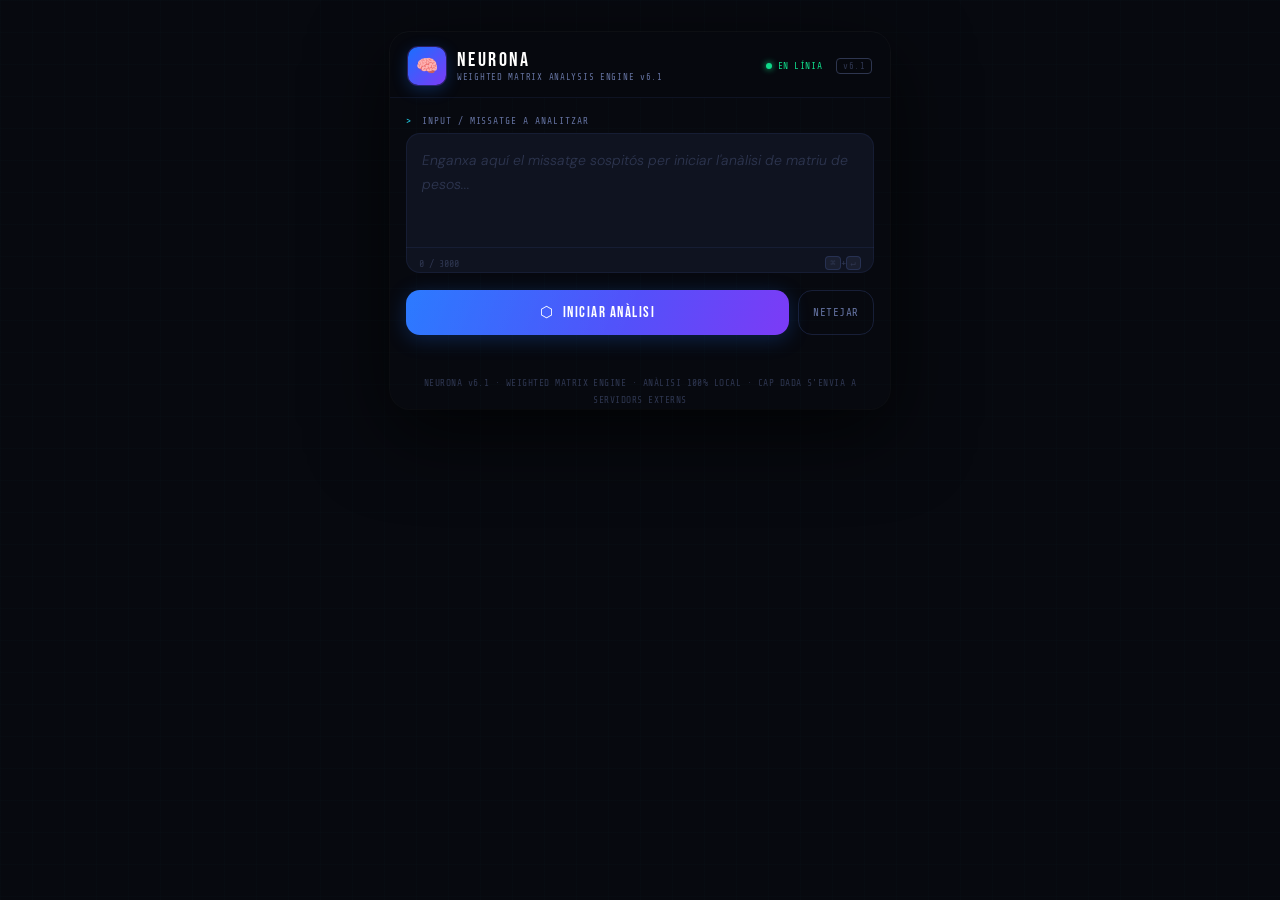
==== commit 4e16996e: "Update index.html" ====
--- a/index.html
+++ b/index.html
@@ -1,1098 +1,204 @@
 <!DOCTYPE html>
 <html lang="ca">
 <head>
-<meta charset="UTF-8"/>
-<meta name="viewport" content="width=device-width,initial-scale=1.0"/>
-<title>NEURONA · Sistema d'Anàlisi Forense</title>
-<link href="https://fonts.googleapis.com/css2?family=Bebas+Neue&family=Exo+2:wght@300;400;600;700&family=Share+Tech+Mono&family=DM+Sans:wght@300;400;500&display=swap" rel="stylesheet"/>
-<style>
-:root{
-  --bg:#07090f;--surface:#0f1320;--surf2:#141828;--surf3:#1a1f30;
-  --bd:rgba(90,120,220,.1);--bd2:rgba(90,120,220,.2);
-  --ink:#c8d0e8;--ink2:#6472a0;--ink3:#2e3650;
-  --cyan:#22d3ee;--green:#10d98a;--amber:#fbbf24;--red:#f87171;
-  --mono:'Share Tech Mono',monospace;--exo:'Exo 2',sans-serif;
-  --sans:'DM Sans',sans-serif;--r:14px;--tr:.2s cubic-bezier(.4,0,.2,1);
-}
-*,*::before,*::after{box-sizing:border-box;margin:0;padding:0}
-html{-webkit-font-smoothing:antialiased}
-body{
-  font-family:var(--sans);background:var(--bg);color:var(--ink);
-  min-height:100dvh;display:flex;justify-content:center;padding:0 0 60px;
-  background-image:
-    linear-gradient(rgba(34,211,238,.013) 1px,transparent 1px),
-    linear-gradient(90deg,rgba(34,211,238,.013) 1px,transparent 1px);
-  background-size:32px 32px;
-}
-.app{width:100%;max-width:500px;display:flex;flex-direction:column}
-
-/* HEADER */
-.header{
-  position:sticky;top:0;z-index:20;background:rgba(7,9,15,.93);
-  backdrop-filter:blur(20px);border-bottom:1px solid var(--bd);padding:15px 18px 12px;
-}
-.header__row{display:flex;align-items:center;justify-content:space-between}
-.header__brand{display:flex;align-items:center;gap:11px}
-.logo{
-  width:38px;height:38px;border-radius:10px;flex-shrink:0;
-  background:linear-gradient(135deg,#1a6fff,#7c3bf6);
-  display:flex;align-items:center;justify-content:center;font-size:18px;
-  box-shadow:0 0 0 1px rgba(124,59,246,.3),0 4px 16px rgba(26,111,255,.3);
-  animation:logo-glow 3.5s ease-in-out infinite;
-}
-@keyframes logo-glow{
-  0%,100%{box-shadow:0 0 0 1px rgba(124,59,246,.3),0 4px 16px rgba(26,111,255,.3)}
-  50%{box-shadow:0 0 0 2px rgba(124,59,246,.2),0 4px 22px rgba(26,111,255,.5)}
-}
-.brand-name{font-family:'Bebas Neue',sans-serif;font-size:20px;letter-spacing:.12em;line-height:1;color:#fff}
-.brand-sub{font-family:var(--mono);font-size:9px;color:var(--ink2);letter-spacing:.08em;margin-top:2px}
-.status-row{display:flex;align-items:center;gap:6px}
-.status-dot{width:6px;height:6px;border-radius:50%;background:var(--green);box-shadow:0 0 6px var(--green);animation:blink 2s ease-in-out infinite}
-@keyframes blink{0%,100%{opacity:1}50%{opacity:.3}}
-.status-txt{font-family:var(--mono);font-size:9.5px;color:var(--green);letter-spacing:.06em}
-.ver-badge{font-family:var(--mono);font-size:9px;color:var(--ink3);border:1px solid var(--ink3);border-radius:4px;padding:2px 6px;letter-spacing:.05em;margin-left:8px}
-
-/* MAIN */
-.main{padding:18px 16px 0;display:flex;flex-direction:column;gap:12px}
-.sec-label{
-  font-family:var(--mono);font-size:9.5px;color:var(--ink2);
-  letter-spacing:.1em;text-transform:uppercase;display:flex;align-items:center;gap:8px;
-}
-.sec-label::before{content:'>';color:var(--cyan);margin-right:2px}
-
-/* TEXTAREA */
-.inp-block{display:flex;flex-direction:column;gap:7px}
-.ta-wrap{position:relative}
-textarea{
-  width:100%;min-height:140px;border-radius:var(--r);border:1px solid var(--bd);
-  background:var(--surface);color:var(--ink);
-  font-family:var(--sans);font-size:14.5px;font-weight:300;line-height:1.7;
-  padding:15px 15px 42px;resize:none;outline:none;
-  transition:border-color var(--tr),box-shadow var(--tr);
-}
-textarea::placeholder{color:var(--ink3);font-style:italic;font-size:14px}
-textarea:focus{border-color:rgba(34,211,238,.35);box-shadow:0 0 0 3px rgba(34,211,238,.07)}
-.ta-bar{
-  position:absolute;bottom:0;left:0;right:0;
-  display:flex;justify-content:space-between;align-items:center;
-  padding:8px 13px;border-top:1px solid var(--bd);
-}
-.char-ct{font-family:var(--mono);font-size:10px;color:var(--ink3)}
-.kbd-hint{font-size:10px;color:var(--ink3);font-family:var(--mono)}
-kbd{display:inline-block;background:var(--surf3);border:1px solid var(--bd2);border-radius:4px;padding:1px 4px;font-size:9px;font-family:var(--mono)}
-
-/* BUTTONS */
-.btn-row{display:flex;gap:9px}
-.btn-analyze{
-  flex:1;padding:13px 14px;border:none;border-radius:var(--r);
-  background:linear-gradient(110deg,#1a6fff,#7c3bf6);
-  color:#fff;font-family:'Bebas Neue',sans-serif;font-size:15px;letter-spacing:.1em;
-  cursor:pointer;display:flex;align-items:center;justify-content:center;gap:8px;
-  box-shadow:0 4px 20px rgba(26,111,255,.25);
-  transition:transform var(--tr),box-shadow var(--tr);position:relative;overflow:hidden;
-}
-.btn-analyze::before{content:'';position:absolute;inset:0;background:linear-gradient(110deg,rgba(255,255,255,.08),transparent 60%)}
-.btn-analyze:hover{transform:translateY(-1px);box-shadow:0 8px 26px rgba(26,111,255,.4)}
-.btn-analyze:active{transform:translateY(0)}
-.btn-analyze:disabled{opacity:.4;cursor:not-allowed;transform:none}
-.btn-clear{
-  padding:13px 14px;border:1px solid var(--bd2);border-radius:var(--r);
-  background:transparent;color:var(--ink2);font-family:var(--mono);font-size:11px;
-  cursor:pointer;white-space:nowrap;letter-spacing:.05em;transition:all var(--tr);
-}
-.btn-clear:hover{background:var(--surf3);color:var(--ink)}
-.spinner{width:15px;height:15px;border:2px solid rgba(255,255,255,.2);border-top-color:#fff;border-radius:50%;animation:spin .6s linear infinite;display:none}
-@keyframes spin{to{transform:rotate(360deg)}}
-.btn-analyze.loading .btn-lbl,.btn-analyze.loading .btn-ico{display:none}
-.btn-analyze.loading .spinner{display:block}
-
-/* SCAN OVERLAY */
-.scan-overlay{
-  border-radius:var(--r);border:1px solid var(--bd);background:var(--surface);
-  padding:20px 18px;display:none;flex-direction:column;gap:10px;
-}
-.scan-line{
-  display:flex;align-items:center;gap:10px;font-family:var(--mono);font-size:11px;color:var(--ink2);
-  opacity:0;animation:scan-appear .3s ease forwards;
-}
-.scan-line.s1{animation-delay:.1s}.scan-line.s2{animation-delay:.35s}
-.scan-line.s3{animation-delay:.6s}.scan-line.s4{animation-delay:.85s}
-@keyframes scan-appear{from{opacity:0;transform:translateX(-6px)}to{opacity:1;transform:none}}
-.scan-dot{width:4px;height:4px;border-radius:50%;background:var(--cyan);flex-shrink:0;animation:blink 1s ease-in-out infinite}
-.scan-bar-wrap{flex:1;height:3px;background:var(--surf3);border-radius:2px;overflow:hidden}
-.scan-bar{height:100%;border-radius:2px;background:var(--cyan);width:0;transition:width 1s ease}
-
-/* DASHBOARD */
-.dashboard{
-  display:flex;flex-direction:column;gap:11px;
-  opacity:0;transform:translateY(10px);pointer-events:none;
-  max-height:0;overflow:hidden;
-  transition:opacity .4s ease,transform .4s ease,max-height .7s ease;
-}
-.dashboard.visible{opacity:1;transform:none;pointer-events:auto;max-height:3500px}
-.scan-hdr{
-  display:flex;align-items:center;justify-content:space-between;
-  padding:8px 12px;border-radius:9px;background:var(--surf2);border:1px solid var(--bd);
-}
-.scan-id,.scan-ts{font-family:var(--mono);font-size:10px;color:var(--ink2);letter-spacing:.06em}
-.scan-id span{color:var(--cyan)}
-
-/* GAUGE */
-.gauge-panel{
-  border-radius:var(--r);border:1px solid var(--bd);background:var(--surface);
-  padding:20px 16px 16px;display:flex;flex-direction:column;align-items:center;
-  position:relative;overflow:hidden;
-}
-.gauge-panel::before{
-  content:'';position:absolute;width:200px;height:200px;border-radius:50%;
-  top:-100px;left:50%;transform:translateX(-50%);
-  background:radial-gradient(circle,rgba(34,211,238,.05),transparent 70%);
-  pointer-events:none;
-}
-.gauge-label-top{font-family:var(--mono);font-size:9.5px;color:var(--ink2);letter-spacing:.1em;text-transform:uppercase;margin-bottom:4px;align-self:flex-start}
-.gauge-svg{width:100%;max-width:280px}
-.gauge-score-wrap{display:flex;align-items:baseline;gap:4px;margin-top:-8px}
-.score-val{font-family:'Bebas Neue',sans-serif;font-size:58px;line-height:1;transition:color .5s ease}
-.score-unit{font-family:var(--mono);font-size:14px;color:var(--ink2)}
-.gauge-verdict{
-  font-family:var(--exo);font-weight:700;font-size:12px;letter-spacing:.12em;text-transform:uppercase;
-  margin-top:5px;padding:4px 14px;border-radius:20px;transition:all .4s ease;
-}
-.gauge-verdict.red{background:rgba(248,113,113,.1);color:var(--red);border:1px solid rgba(248,113,113,.25)}
-.gauge-verdict.amber{background:rgba(251,191,36,.1);color:var(--amber);border:1px solid rgba(251,191,36,.25)}
-.gauge-verdict.green{background:rgba(16,217,138,.1);color:var(--green);border:1px solid rgba(16,217,138,.25)}
-.gauge-zones{display:flex;gap:6px;margin-top:10px;width:100%;justify-content:center}
-.zone-pill{font-family:var(--mono);font-size:9px;padding:3px 9px;border-radius:20px;letter-spacing:.04em}
-.zone-pill.z-red{background:rgba(248,113,113,.08);color:var(--red);border:1px solid rgba(248,113,113,.15)}
-.zone-pill.z-amber{background:rgba(251,191,36,.08);color:var(--amber);border:1px solid rgba(251,191,36,.15)}
-.zone-pill.z-green{background:rgba(16,217,138,.08);color:var(--green);border:1px solid rgba(16,217,138,.15)}
-
-/* GENERIC PANEL */
-.panel{border-radius:var(--r);border:1px solid var(--bd);background:var(--surface);overflow:hidden}
-.panel-hdr{
-  display:flex;align-items:center;gap:9px;padding:11px 14px;
-  border-bottom:1px solid var(--bd);background:var(--surf2);
-}
-.panel-ico{font-size:13px;line-height:1}
-.panel-title{font-family:var(--mono);font-size:10.5px;color:var(--ink2);letter-spacing:.1em;text-transform:uppercase;flex:1}
-.panel-count{font-family:var(--mono);font-size:10px;background:var(--surf3);color:var(--cyan);border:1px solid rgba(34,211,238,.2);border-radius:20px;padding:2px 8px}
-.panel-body{padding:14px}
-
-/* VARIABLE CHIPS */
-.var-chips{display:flex;flex-wrap:wrap;gap:7px;padding:2px 0}
-.var-chip{
-  display:inline-flex;align-items:center;gap:6px;padding:6px 11px;border-radius:8px;
-  font-family:var(--exo);font-size:12px;font-weight:600;border:1px solid transparent;
-  transition:transform var(--tr);cursor:default;
-}
-.var-chip:hover{transform:translateY(-1px)}
-.var-chip.neg{background:rgba(248,113,113,.1);color:var(--red);border-color:rgba(248,113,113,.2)}
-.var-chip.pos{background:rgba(16,217,138,.1);color:var(--green);border-color:rgba(16,217,138,.2)}
-.var-chip__ico{font-size:13px;line-height:1}
-.var-chip__pts{font-family:var(--mono);font-size:10px;background:rgba(0,0,0,.2);border-radius:4px;padding:1px 5px;margin-left:2px}
-.var-chip.neg .var-chip__pts{color:#ffaaaa}
-.var-chip.pos .var-chip__pts{color:#7fffcc}
-.var-empty{font-family:var(--mono);font-size:11px;color:var(--ink3);text-align:center;padding:8px 0}
-
-/* CONTEXT PANEL */
-.ceba-grid{display:flex;flex-direction:column;gap:10px}
-.ceba-row{display:flex;gap:10px;align-items:flex-start}
-.ceba-key{font-family:var(--mono);font-size:10px;color:var(--ink2);letter-spacing:.06em;text-transform:uppercase;width:86px;flex-shrink:0;padding-top:2px}
-.ceba-val{font-family:var(--sans);font-weight:400;font-size:13px;color:var(--ink);line-height:1.55;flex:1}
-.ceba-chip{display:inline-block;font-family:var(--mono);font-size:10px;padding:2px 9px;border-radius:20px}
-.ceba-chip.cat{background:rgba(34,211,238,.1);color:var(--cyan);border:1px solid rgba(34,211,238,.2)}
-.ceba-chip.tone-alarm{background:rgba(248,113,113,.1);color:var(--red);border:1px solid rgba(248,113,113,.2)}
-.ceba-chip.tone-consp{background:rgba(155,60,255,.1);color:#b87eff;border:1px solid rgba(155,60,255,.2)}
-.ceba-chip.tone-info{background:rgba(16,217,138,.1);color:var(--green);border:1px solid rgba(16,217,138,.2)}
-.ceba-chip.tone-pers{background:rgba(251,191,36,.1);color:var(--amber);border:1px solid rgba(251,191,36,.2)}
-.ceba-chip.tone-unk{background:var(--surf3);color:var(--ink2);border:1px solid var(--bd2)}
-.ceba-sources{display:flex;flex-wrap:wrap;gap:5px;margin-top:4px}
-.src-link{font-family:var(--mono);font-size:10px;background:var(--surf3);color:var(--cyan);border:1px solid rgba(34,211,238,.15);border-radius:5px;padding:2px 8px;text-decoration:none;transition:all var(--tr)}
-.src-link:hover{background:rgba(34,211,238,.1);border-color:rgba(34,211,238,.35)}
-
-/* ACTION BUTTONS */
-.btn-verify{
-  width:100%;padding:13px;border-radius:var(--r);
-  border:1px solid rgba(34,211,238,.25);background:rgba(34,211,238,.05);
-  color:var(--cyan);font-family:'Bebas Neue',sans-serif;font-size:14px;letter-spacing:.1em;
-  cursor:pointer;display:flex;align-items:center;justify-content:center;gap:9px;
-  transition:all var(--tr);flex-direction:column;
-}
-.btn-verify:hover{background:rgba(34,211,238,.1);border-color:rgba(34,211,238,.45)}
-.verify-sites{font-family:var(--mono);font-size:9px;color:var(--ink2);margin-top:2px;letter-spacing:.04em}
-.btn-download{
-  width:100%;padding:13px;border-radius:var(--r);
-  border:1px solid rgba(251,191,36,.25);background:rgba(251,191,36,.05);
-  color:var(--amber);font-family:'Bebas Neue',sans-serif;font-size:14px;letter-spacing:.1em;
-  cursor:pointer;display:flex;align-items:center;justify-content:center;gap:9px;
-  transition:all var(--tr);
-}
-.btn-download:hover{background:rgba(251,191,36,.1);border-color:rgba(251,191,36,.45);box-shadow:0 4px 20px rgba(251,191,36,.08)}
-
-/* FOOTER */
-.footer{margin-top:28px;padding:0 16px;text-align:center}
-.footer-txt{font-family:var(--mono);font-size:9.5px;color:var(--ink3);letter-spacing:.05em;line-height:1.8}
-
-@media(min-width:520px){
-  body{padding:32px 16px 72px;align-items:flex-start}
-  .app{border-radius:20px;box-shadow:0 24px 80px rgba(0,0,0,.7),0 0 0 1px rgba(255,255,255,.04);overflow:hidden}
-}
-</style>
+  <meta charset="UTF-8"/>
+  <meta name="viewport" content="width=device-width, initial-scale=1.0"/>
+  <title>NEURONA · Sistema d'Anàlisi Forense v6.1</title>
+  <link rel="preconnect" href="https://fonts.googleapis.com"/>
+  <link rel="preconnect" href="https://fonts.gstatic.com" crossorigin/>
+  <link href="https://fonts.googleapis.com/css2?family=Bebas+Neue&family=Exo+2:ital,wght@0,300;0,400;0,600;0,700;1,300&family=Share+Tech+Mono&family=DM+Sans:wght@300;400;500&display=swap" rel="stylesheet"/>
+  <link rel="stylesheet" href="style.css"/>
 </head>
 <body>
 <div class="app">
 
-<header class="header">
-  <div class="header__row">
-    <div class="header__brand">
-      <div class="logo">🧠</div>
-      <div>
-        <div class="brand-name">NEURONA</div>
-        <div class="brand-sub">FORENSIC ANALYSIS SYSTEM</div>
-      </div>
-    </div>
-    <div class="status-row">
-      <div class="status-dot"></div>
-      <span class="status-txt">EN LÍNIA</span>
-      <span class="ver-badge">v5.0</span>
+  <!-- ════ HEADER ════════════════════════════════════════════ -->
+  <header class="header">
+    <div class="header__row">
+      <div class="header__brand">
+        <div class="logo">🧠</div>
+        <div>
+          <div class="brand-name">NEURONA</div>
+          <div class="brand-sub">WEIGHTED MATRIX ANALYSIS ENGINE v6.1</div>
+        </div>
+      </div>
+      <div class="status-row">
+        <div class="status-dot"></div>
+        <span class="status-txt">CARREGANT...</span>
+        <span class="ver-badge">v6.1</span>
+      </div>
+    </div>
+  </header>
+
+  <!-- ════ LOADING OVERLAY (full-screen) ═════════════════════ -->
+  <div id="loadingOverlay">
+    <div class="loading-box">
+      <div class="loading-title">ANALITZANT</div>
+      <div class="scan-line s1">
+        <div class="scan-dot"></div>
+        <span style="width:150px">Tokenitzant text...</span>
+        <div class="scan-bar-wrap"><div class="scan-bar" id="sb1"></div></div>
+      </div>
+      <div class="scan-line s2">
+        <div class="scan-dot"></div>
+        <span style="width:150px">Calculant toxicitat...</span>
+        <div class="scan-bar-wrap"><div class="scan-bar" id="sb2"></div></div>
+      </div>
+      <div class="scan-line s3">
+        <div class="scan-dot"></div>
+        <span style="width:150px">Detectant bigrames...</span>
+        <div class="scan-bar-wrap"><div class="scan-bar" id="sb3"></div></div>
+      </div>
+      <div class="scan-line s4">
+        <div class="scan-dot"></div>
+        <span style="width:150px">Computant matriu...</span>
+        <div class="scan-bar-wrap"><div class="scan-bar" id="sb4"></div></div>
+      </div>
     </div>
   </div>
-</header>
-
-<main class="main">
-
-  <div class="inp-block">
-    <div class="sec-label">INPUT / Missatge a analitzar</div>
-    <div class="ta-wrap">
-      <textarea id="msgInput" maxlength="3000"
-        placeholder="Enganxa aquí el missatge sospitós per iniciar l'anàlisi forense..."
-        oninput="updateCount(this)" aria-label="Missatge a analitzar"></textarea>
-      <div class="ta-bar">
-        <span class="char-ct" id="charCount">0 / 3000</span>
-        <span class="kbd-hint"><kbd>⌘</kbd>+<kbd>↵</kbd></span>
-      </div>
-    </div>
-  </div>
-
-  <div class="btn-row">
-    <button class="btn-analyze" id="btnAnalyze" onclick="analyze()">
-      <span class="btn-ico">⬡</span>
-      <span class="btn-lbl">INICIAR ANÀLISI</span>
-      <div class="spinner"></div>
-    </button>
-    <button class="btn-clear" onclick="clearAll()">NETEJAR</button>
-  </div>
-
-  <div class="scan-overlay" id="scanOverlay">
-    <div class="scan-line s1"><div class="scan-dot"></div><span style="width:130px">Processant text...</span><div class="scan-bar-wrap"><div class="scan-bar" id="sb1"></div></div></div>
-    <div class="scan-line s2"><div class="scan-dot"></div><span style="width:130px">Detectant patrons...</span><div class="scan-bar-wrap"><div class="scan-bar" id="sb2"></div></div></div>
-    <div class="scan-line s3"><div class="scan-dot"></div><span style="width:130px">Classificant tema...</span><div class="scan-bar-wrap"><div class="scan-bar" id="sb3"></div></div></div>
-    <div class="scan-line s4"><div class="scan-dot"></div><span style="width:130px">Calculant fiabilitat...</span><div class="scan-bar-wrap"><div class="scan-bar" id="sb4"></div></div></div>
-  </div>
-
-  <div class="dashboard" id="dashboard">
-
-    <div class="scan-hdr">
-      <span class="scan-id">SCAN #<span id="scanId">0000</span></span>
-      <span class="scan-ts" id="scanTs">--:--:--</span>
-    </div>
-
-    <!-- GAUGE -->
-    <div class="gauge-panel">
-      <div class="gauge-label-top">ÍNDEX DE FIABILITAT</div>
-      <svg class="gauge-svg" viewBox="0 0 300 165" fill="none" xmlns="http://www.w3.org/2000/svg">
-        <path d="M 30,140 A 120,120 0 0 1 270,140" stroke="#1a1f30" stroke-width="14" stroke-linecap="round" fill="none"/>
-        <path d="M 30,140 A 120,120 0 0 1 95,34"   stroke="rgba(248,113,113,.15)" stroke-width="14" stroke-linecap="round" fill="none"/>
-        <path d="M 95,34 A 120,120 0 0 1 222,34"   stroke="rgba(251,191,36,.12)"  stroke-width="14" stroke-linecap="round" fill="none"/>
-        <path d="M 222,34 A 120,120 0 0 1 270,140"  stroke="rgba(16,217,138,.12)"  stroke-width="14" stroke-linecap="round" fill="none"/>
-        <path id="gaugeFill" d="M 30,140 A 120,120 0 0 1 270,140"
-          stroke="#22d3ee" stroke-width="14" stroke-linecap="round" fill="none"
-          stroke-dasharray="376.99" stroke-dashoffset="376.99"
-          style="transition:stroke-dashoffset 1s cubic-bezier(.4,0,.2,1),stroke .5s ease"/>
-        <line x1="26" y1="140" x2="18" y2="140" stroke="#2e3650" stroke-width="1.5"/>
-        <line x1="274" y1="140" x2="282" y2="140" stroke="#2e3650" stroke-width="1.5"/>
-        <line x1="150" y1="16" x2="150" y2="8" stroke="#2e3650" stroke-width="1.5"/>
-        <line id="gaugeNeedle" x1="150" y1="140" x2="60" y2="140"
-          stroke="#c8d0e8" stroke-width="2" stroke-linecap="round"
-          style="transform-origin:150px 140px;transition:all 1s cubic-bezier(.4,0,.2,1)"/>
-        <circle cx="150" cy="140" r="5" fill="#0f1320" stroke="#22d3ee" stroke-width="1.5"/>
-        <text x="22"  y="157" font-family="Share Tech Mono" font-size="9" fill="#3d4560">0</text>
-        <text x="268" y="157" font-family="Share Tech Mono" font-size="9" fill="#3d4560">100</text>
-        <text x="84"  y="27"  font-family="Share Tech Mono" font-size="9" fill="#5a4040">30</text>
-        <text x="203" y="27"  font-family="Share Tech Mono" font-size="9" fill="#405a40">70</text>
-      </svg>
-      <div class="gauge-score-wrap">
-        <span class="score-val" id="scoreVal" style="color:var(--cyan)">--</span>
-        <span class="score-unit">/100</span>
-      </div>
-      <div class="gauge-verdict" id="gaugeVerdict"></div>
-      <div class="gauge-zones">
-        <span class="zone-pill z-red">0–30 · BULO PROBABLE</span>
-        <span class="zone-pill z-amber">31–70 · VERIFICAR</span>
-        <span class="zone-pill z-green">71–100 · FIABLE</span>
-      </div>
-    </div>
-
-    <!-- VARIABLES -->
-    <div class="panel">
-      <div class="panel-hdr">
-        <span class="panel-ico">⬡</span>
-        <span class="panel-title">Variables Detectades</span>
-        <span class="panel-count" id="varCount">0</span>
-      </div>
-      <div class="panel-body"><div id="varList"></div></div>
-    </div>
-
-    <!-- CONTEXT -->
-    <div class="panel">
-      <div class="panel-hdr">
-        <span class="panel-ico">◎</span>
-        <span class="panel-title">ANÀLISI DE CONTEXT</span>
-      </div>
-      <div class="panel-body"><div class="ceba-grid" id="cebaGrid"></div></div>
-    </div>
-
-    <!-- VERIFY -->
-    <button class="btn-verify" onclick="verificarGoogle()">
-      <div>🔍 VERIFICAR A GOOGLE · FONTS OFICIALS</div>
-      <div class="verify-sites">maldita.es · newtral.es · verificat.cat · afpfactual.com</div>
-    </button>
-
-    <!-- DOWNLOAD -->
-    <button class="btn-download" onclick="descarregarInforme()">
-      📥 DESCARREGAR INFORME DE VERIFICACIÓ
-    </button>
-
-  </div><!-- /dashboard -->
-
-</main>
-
-<footer class="footer">
-  <div class="footer-txt">NEURONA v5.0 · ANÀLISI LOCAL · CAP DADA S'ENVIA A SERVIDORS EXTERNS</div>
-</footer>
-</div>
-
-<script>
-'use strict';
-
-/* ══════════════════════════════════════════════════════════
-   UTILS
-══════════════════════════════════════════════════════════ */
-// Normalitza (minúscules + sense accents) per a comparació robusta
-const norm = s => s.toLowerCase().normalize('NFD').replace(/[\u0300-\u036f]/g,'');
-
-/* ══════════════════════════════════════════════════════════
-   1. BASE DE DADES — 20 categories  (RegEx per paraula sencera)
-══════════════════════════════════════════════════════════ */
-const DB = [
-  {
-    id:'vacunes', nom:'Vacunes i Immunologia', icon:'💉',
-    rx:/\b(vacun[ao]s?|vacunat|vacunació|mrna|pfizer|moderna|astrazeneca|immunitz|antivaxx|autisme.vacun|covid|sars.cov|antivacu|reacció.vacunal)\b/i,
-    fonts:['WHO','PubMed','EMA','Cochrane'],
-    risco:'Risc de pseudociència mèdica: verifica qualsevol afirmació en fonts científiques revisades per parells.'
-  },
-  {
-    id:'clima', nom:'Canvi Climàtic', icon:'🌡️',
-    rx:/\b(canvi.clim|escalfament.global|co2|diòxid.de.carboni|carboni|ipcc|glacier|deglac|renovabl|combustible.fòssil|emissions|metà|deforestac)\b/i,
-    fonts:['IPCC','NASA Climate','NOAA'],
-    risco:'Risc de negacionisme climàtic: contrasta amb dades de l\'IPCC o NASA Climate.'
-  },
-  {
-    id:'immigracio', nom:'Immigració i Refugi', icon:'🚶',
-    rx:/\b(immigrac|immigrant|immigrants|refugiat|migrant|migrants|frontera|deportac|il·legal|asil|mena|menes|xenofòb|expulsió)\b/i,
-    fonts:['ACNUR','IOM','Eurostat'],
-    risco:'Risc de generalització falsa: un cas aïllat no és una estadística.'
-  },
-  {
-    id:'geopolitica', nom:'Geopolítica i Conflictes', icon:'🌍',
-    rx:/\b(guerra|conflicte|otan|nato|rússia|ucraïna|israel|palestina|xina|taiwan|sancions|armes|soldats|bomba|ocupac|sobirania)\b/i,
-    fonts:['OCCRP','Bellingcat','Reuters','AP'],
-    risco:'Risc de propaganda bèl·lica: verifica xifres i imatges en fonts independents.'
-  },
-  {
-    id:'ia_deepfakes', nom:'IA i Deepfakes', icon:'🤖',
-    rx:/\b(deepfake|chatgpt|intel·ligència.artificial|llm|model.de.llengua|imatge.generada|vídeo.manipulat|clonació.de.veu|algorisme|ia\b)\b/i,
-    fonts:['MIT TR','IEEE','ArXiv','EFF'],
-    risco:'Risc de pànic moral o engany visual: comprova l\'autenticitat de qualsevol material audiovisual.'
-  },
-  {
-    id:'criptomonedes', nom:'Criptomonedes i Finances Digitals', icon:'₿',
-    rx:/\b(bitcoin|cripto|blockchain|ethereum|nft|token|defi|wallet|stablecoin|pump.and.dump|ponzi|mineria.cripto|altcoin|exchange)\b/i,
-    fonts:['SEC','CNMV','CoinDesk'],
-    risco:'Risc de frau financer: cap inversió legítima garanteix rendiments fixes.'
-  },
-  {
-    id:'salut', nom:'Salut Pública i Epidèmies', icon:'🏥',
-    rx:/\b(malaltia|epidèmia|pandèmia|virus|bacteria|contagi|infecció|simptomes|mascareta|confinament|quarantena|medicament|remei.natural|oms|cdc)\b/i,
-    fonts:['OMS','CDC','Cochrane'],
-    risco:'Risc de pseudomedicina: no substitueixis el teu metge per un missatge de xarxa social.'
-  },
-  {
-    id:'economia', nom:'Economia i Finances', icon:'📈',
-    rx:/\b(inflació|deflació|preu|preus|deute|pib|atur|impost|impostos|pensió|pensions|borsa|recessió|salari|sou|euro|dòlar|bce|fmi|pa\b|lleis\b)\b/i,
-    fonts:['BCE','FMI','Eurostat','BdE'],
-    risco:'Risc de dades fora de context: demana sempre la font original i l\'any de les dades.'
-  },
-  {
-    id:'drets_digitals', nom:'Privacitat i Drets Digitals', icon:'👁️',
-    rx:/\b(privacitat|vigilància|espionatge|gdpr|rgpd|seguiment|tracking|metadades|censura|llibertat.d.expressió|ban|hackejat|ciberseguretat|contrasenya)\b/i,
-    fonts:['EFF','Access Now','Citizen Lab'],
-    risco:'Risc de confusió entre amenaces reals i conspiranoies: distingeix fets documentats de teories.'
-  },
-  {
-    id:'seguretat', nom:'Seguretat i Terrorisme', icon:'🔐',
-    rx:/\b(terrorisme|atemptat|bomba|policia|delinqüència|robatori|inseguretat|jihadista|extremisme|tiroteig|presó|arrest)\b/i,
-    fonts:['Europol','Mossos','CITCO'],
-    risco:'Risc de pànic moral: un incident aïllat amplificat no és una tendència.'
-  },
-  {
-    id:'genere', nom:'Gènere i Igualtat', icon:'⚧️',
-    rx:/\b(gènere|feminisme|feminista|lgtbi|lgtbiq|trans|transgènere|avortament|masclisme|patriarcat|identitat.sexual|homosexual|bretxa.salarial|paritat)\b/i,
-    fonts:['OMS','Eurostat','UN Women'],
-    risco:'Risc de fal·làcia del pendent relliscós: cerca estudis revisats per parells sobre la premissa concreta.'
-  },
-  {
-    id:'educacio', nom:'Educació i Valors', icon:'📚',
-    rx:/\b(educació|adoctrinament|currículum|llei.educació|woke|lomloe|lomce|segregació|fracàs.escolar|escola.concertada)\b/i,
-    fonts:['PISA/OCDE','MEFD'],
-    risco:'Risc de generalització: busca el text literal del currículum oficial, no un resum de tercers.'
-  },
-  {
-    id:'alimentacio', nom:'Alimentació i Nutrició', icon:'🥗',
-    rx:/\b(gluten|lactosa|transgènic|ogm|pesticides|ultraprocessat|additiu|conservant|detox|suplement.nutric|dieta)\b/i,
-    fonts:['EFSA','AESAN','OMS'],
-    risco:'Risc de pseudociència nutricional: consulta un dietista col·legiat, no un influencer.'
-  },
-  {
-    id:'politica', nom:'Política Nacional', icon:'🏛️',
-    rx:/\b(eleccions|vot|votar|democràcia|corrupció|pp\b|psoe\b|vox\b|podem\b|erc\b|junts\b|parlament|senat|constitució|referèndum)\b/i,
-    fonts:['Maldita.es','Newtral.es','Verificat.cat'],
-    risco:'Risc de quote fora de context: cerca la declaració original en vídeo o text oficial.'
-  },
-  {
-    id:'medis', nom:'Credibilitat dels Medis', icon:'📰',
-    rx:/\b(fake.news|bulo|mentida|manipulació.mediàtica|mainstream|propaganda|desinformació|infodèmia|fact.check|periodista)\b/i,
-    fonts:['IFCN','Reporters Sense Fronteres','Reuters Institute'],
-    risco:'Risc de desconfiança generalitzada: un error concret no implica manipulació sistèmica.'
-  },
-  {
-    id:'ciberseguretat', nom:'Ciberseguretat', icon:'🛡️',
-    rx:/\b(hackejat|hackeja|phishing|malware|ransomware|contrasenya|mòbil.infectat|virus.informàtic|troià|ciberatac|robatori.de.dades)\b/i,
-    fonts:['INCIBE','CCN-CERT','ENISA'],
-    risco:'Risc d\'engany de phishing: no cliquis mai cap enllaç en missatges no sol·licitats.'
-  },
-  {
-    id:'tecnologia_5g', nom:'5G i Radiació', icon:'📡',
-    rx:/\b(5g|antenes\b|ones.electromagnètiques|microxip|microchip|electrosensibilitat|wifi.perillós|bluetooth.dany)\b/i,
-    fonts:['OMS','ICNIRP','GSMA'],
-    risco:'Risc de pseudofísica: les ones 5G no ionitzants no poden trencar enllaços moleculars.'
-  },
-  {
-    id:'conspiranoies', nom:'Conspiranoies', icon:'🕳️',
-    rx:/\b(illuminati|bilderberg|franc-maçons|reptilians|chemtrails|terraplanisme|terra.plana|pizzagate|qanon|gran.reemplaçament|nou.ordre.mundial|nwo|agenda.2030)\b/i,
-    fonts:['First Draft','RAND','Bellingcat'],
-    risco:'Risc de pensament conspiranoic: apofènia i connexions falses entre esdeveniments no relacionats.'
-  },
-  {
-    id:'salut_mental', nom:'Salut Mental i Benestar', icon:'🧠',
-    rx:/\b(ansietat|depressió|suïcidi|autoflesions|psicòleg|psiquiatre|medicació.psiquiàtrica|trastorn|fòbia|trauma|estrès.posttraumàtic)\b/i,
-    fonts:['OMS','Ministeri Salut','Teléfono Esperanza'],
-    risco:'Risc d\'estigmatització: usa terminologia clínica precisa i evita generalitzacions.'
-  },
-  {
-    id:'medi_ambient', nom:'Medi Ambient i Biodiversitat', icon:'🌿',
-    rx:/\b(biodiversitat|espècie.amenaçada|extinció|deforestació|plàstic|microplàstics|pol·lució|contaminació|reciclatge|sostenibilitat)\b/i,
-    fonts:['WWF','IUCN','UNEP'],
-    risco:'Risc de greenwashing: verifica si les afirmacions de sostenibilitat estan auditades externament.'
-  }
-];
-
-/* ══════════════════════════════════════════════════════════
-   2. MOTOR DE PONDERACIÓ — calcularFiabilitat(text)
-   Punt de partida: 100
-   Variables de text (−15 cadascuna)
-   Variables cognitives/emocionals (−20 cadascuna)
-   Variables de rigor (+10 cadascuna)
-══════════════════════════════════════════════════════════ */
-function calcularFiabilitat(text) {
-  let score = 100;
-  const det = [];
-
-  /* ── VARIABLES NEGATIVES DE TEXT (−15) ──────────────── */
-
-  // T1. Majúscules sostingudes — llindà 20%
-  const alfa = text.replace(/[^a-zA-ZàáèéíïòóúüçÀÁÈÉÍÏÒÓÚÜÇ]/g,'');
-  const maj  = alfa.replace(/[a-zàáèéíïòóúüç]/g,'');
-  const pctMaj = alfa.length > 10 ? maj.length / alfa.length : 0;
-  if (pctMaj >= 0.20) {
-    const penalitat = pctMaj >= 0.50 ? -30 : -15;
-    score += penalitat;
-    det.push({t:'neg', l:'Majúscules excessives', d:`${Math.round(pctMaj*100)}% del text en majúscules`, p:penalitat,
-              ico:'🔠'});
-  }
-
-  // T2. Exclamacions excessives (≥3)
-  const excl = (text.match(/!/g)||[]).length;
-  if (excl >= 3) {
-    score -= 15;
-    det.push({t:'neg', l:'Exclamacions excessives', d:`${excl} signes d'exclamació`, p:-15, ico:'❗'});
-  }
-
-  // T3. Crida a l'acció buida
-  const CTA = /\b(passa.?ho|p[aà]sa.?lo|m[àa]xima.difusi[oó]|reenvieu|reenvia|comparte|fes.ho.córrer|hazlo.correr|difondre.urgent|avisa.a.tothom|avisa.a.todos)\b/i;
-  const ctaM = text.match(CTA);
-  if (ctaM) {
-    score -= 15;
-    det.push({t:'neg', l:'Crida a l\'acció buida', d:`Detectat: "${ctaM[0]}"`, p:-15, ico:'📢'});
-  }
-
-  // T4. Urgència artificial
-  const URG = /\b(urgent!|urgente!|urgent ara|ahora mismo|inmediatamente|s.acaba.el.temps|se acaba el tiempo|abans.que.l.esborrin|antes.de.que.lo.borren)\b/i;
-  const urgM = text.match(URG);
-  if (urgM) {
-    score -= 15;
-    det.push({t:'neg', l:'Urgència artificial', d:`Detectat: "${urgM[0]}"`, p:-15, ico:'⏰'});
-  }
-
-  /* ── VARIABLES COGNITIVES / EMOCIONALS (−20) ─────────── */
-
-  // C1. Paraules conspiracionistes / d'odi generalitzat
-  // Si troba QUALSEVOL d'aquestes, descompta directament 20 pts (fins a −40 si n'hi ha 2+)
-  const CONSPWORDS = [
-    'desperteu','despertemte','despertaos','submisos','arruïnar','arruïnem','arruïna',
-    'oculten','ocultan','amaguen','amaga','mentida','mentides','mentira','mentiras',
-    'enganyen','engañan','ens enganyen','nos engañan','veritat.oculta','verdad.oculta',
-    'agenda.oculta','agenda oculta','ens.controlen','nos controlan','deep.state',
-    'nou.ordre.mundial','nuevo.orden.mundial','conspirac','illuminati','shadow.government'
-  ];
-  const conspRx = new RegExp('\\b('+CONSPWORDS.map(w=>w.replace(/\./g,'[\\s.\\-]?')).join('|')+')\\b','i');
-  const conspM = text.match(conspRx);
-  if (conspM) {
-    score -= 20;
-    det.push({t:'neg', l:'Discurs conspiracionista', d:`Detectat: "${conspM[0]}"`, p:-20, ico:'🕳️'});
-  }
-
-  // C2. Alarmisme extrem
-  const ALARM = /\b(tots.morirem|todos.moriremos|fi.del.m[oó]n|fin.del.mundo|amenaça.mortal|amenaza.mortal|genocidi|genocidio|extermini|exterminio|invasió.imminent|catàstrofe.imminent|catastrofe.inminente)\b/i;
-  const alarmM = text.match(ALARM);
-  if (alarmM) {
-    score -= 20;
-    det.push({t:'neg', l:'Alarmisme extrem', d:`Detectat: "${alarmM[0]}"`, p:-20, ico:'😨'});
-  }
-
-  // C3. Negació de ciència / institucions
-  const NEGCI = /\b(la.ciència.menteix|la.ciencia.miente|els.científics.menteixen|los.cient[íi]ficos.mienten|les.vacunes.maten|las.vacunas.matan|el.govern.amaga|el.gobierno.oculta|medicina.oficial.mata)\b/i;
-  const negciM = text.match(NEGCI);
-  if (negciM) {
-    score -= 20;
-    det.push({t:'neg', l:'Negació de ciència', d:`Detectat: "${negciM[0]}"`, p:-20, ico:'🚫'});
-  }
-
-  // C4. Discurs d'odi
-  const ODI = /\b(culpa.dels.immigrants|culpa.de.los.inmigrantes|étnies.inferiors|razas.inferiors|exterminar|deportar.tots|deportar.a.todos|moros.de.merda|negres.de.merda)\b/i;
-  const odiM = text.match(ODI);
-  if (odiM) {
-    score -= 20;
-    det.push({t:'neg', l:'Discurs d\'odi', d:`Contingut marcat per violació de normes`, p:-20, ico:'⛔'});
-  }
-
-  // C5. Emojis d'alarma acumulats
-  const alarmaEmoji = (text.match(/[🚨⚠️🔴❗‼️🆘]/g)||[]).length;
-  if (alarmaEmoji >= 2) {
-    score -= 15;
-    det.push({t:'neg', l:'Emojis d\'alarma acumulats', d:`${alarmaEmoji} emojis d'alarma`, p:-15, ico:'🚨'});
-  }
-
-  /* ── VARIABLES DE RIGOR (+10) ─────────────────────────── */
-
-  // R1. Cita de font reconeguda
-  const FONT = /\b(seg[uú]ns?.fonts|según fuentes|publicat.a|publicado.en|informe.de.la|estudi.de.la|estudio.de.la|d.acord.amb|de.acuerdo.con|research.by|font:.)\b/i;
-  if (FONT.test(text)) {
-    score += 10;
-    det.push({t:'pos', l:'Font identificada', d:'El text cita una font reconeixible', p:+10, ico:'📎'});
-  }
-
-  // R2. Referència a investigació
-  if (/\b(estudi[ao]?|investigaci[oó]|peer.review|assaig.cl[ií]nic|clinical.trial|metaanàlisi|metaanalysis)\b/i.test(text)) {
-    score += 10;
-    det.push({t:'pos', l:'Referència a investigació', d:'Menciona estudis o assajos científics', p:+10, ico:'🔬'});
-  }
-
-  // R3. URL present
-  if (/https?:\/\/[^\s]+/.test(text)) {
-    score += 10;
-    det.push({t:'pos', l:'URL verificable present', d:'Inclou un o més enllaços web', p:+10, ico:'🔗'});
-  }
-
-  // R4. Data específica
-  if (/\b(20\d{2}|19\d{2})\b/.test(text) &&
-      /\b(gener|febrer|març|abril|maig|juny|juliol|agost|setembre|octubre|novembre|desembre|enero|febrero|marzo|mayo|junio|julio|agosto|septiembre|octubre|noviembre|diciembre)\b/i.test(text)) {
-    score += 10;
-    det.push({t:'pos', l:'Data específica citada', d:'Inclou data concreta (indicador de rigor)', p:+10, ico:'📅'});
-  }
-
-  return { score: Math.max(0, Math.min(100, Math.round(score))), det };
-}
-
-/* ══════════════════════════════════════════════════════════
-   3. DETECCIÓ DE TEMA (RegEx, primer match guanya)
-      Si cap regex encaixa → null  → mostra "General"
-══════════════════════════════════════════════════════════ */
-function detectarTema(text) {
-  // Ordena per prioritat: categories més específiques primer
-  const prioritat = ['ia_deepfakes','ciberseguretat','conspiranoies','tecnologia_5g',
-    'vacunes','pandemia','salut','medis','genere','drets_digitals','geopolitica',
-    'seguretat','criptomonedes','alimentacio','medi_ambient','salut_mental',
-    'educacio','politica','immigracio','clima','economia'];
-
-  for (const id of prioritat) {
-    const entry = DB.find(d => d.id === id);
-    if (entry && entry.rx.test(text)) return entry;
-  }
-  // Segon pas: qualsevol restant
-  return DB.find(d => d.rx.test(text)) || null;
-}
-
-/* ══════════════════════════════════════════════════════════
-   4. DETECCIÓ DE TO — invertida: informatiu per defecte
-══════════════════════════════════════════════════════════ */
-function analitzarTo(text) {
-  const ALARM_RX = /\b(perill|peligro|horror|catàstrofe|catastrofe|amenaça|amenaza|invasió|invasión|extermini|exterminio|fi.del.món|fin.del.mundo|genocidi|genocide|tots.morirem|todos.moriremos|urgent!|urgente!)\b/i;
-  const CONSP_RX = /\b(ells.ens.enganyen|ellos.nos.engañan|veritat.oculta|verdad.oculta|agenda.oculta|ens.controlen|nos.controlan|deep.state|nou.ordre|nuevo.orden|illuminati|conspira)\b/i;
-  const PERS_RX  = /\b(vota|comparteix|mobilitza|resistència|resistencia|lluiteu|unidos|junts.podem|juntos.podemos|no.us.callem)\b/i;
-
-  if (CONSP_RX.test(text)) return { label:'Conspiracionista', cls:'tone-consp' };
-  if (ALARM_RX.test(text)) return { label:'Alarmista / Emocional', cls:'tone-alarm' };
-  if (PERS_RX.test(text))  return { label:'Persuasiu / Propagandístic', cls:'tone-pers' };
-  return { label:'Informatiu / Neutre', cls:'tone-info' };
-}
-
-/* ══════════════════════════════════════════════════════════
-   5. CERCA NETA A GOOGLE (5 paraules més llargues del text)
-══════════════════════════════════════════════════════════ */
-function verificarGoogle() {
-  const text = document.getElementById('msgInput').value.trim();
-  if (!text) { flash(); return; }
-
-  // Extrau totes les paraules, elimina les curtes i les repetides
-  const paraules = [...new Set(
-    text.replace(/[^\w\sàáèéíïòóúüçÀÁÈÉÍÏÒÓÚÜÇ]/g,' ')
-        .split(/\s+/)
-        .map(w => w.trim())
-        .filter(w => w.length >= 5)    // mínim 5 caràcters → paraules amb contingut
-  )];
-
-  // Ordena per longitud descendent i agafa les 5 primeres
-  const top5 = paraules.sort((a,b) => b.length - a.length).slice(0,5);
-
-  // Fallback si el text és massa curt
-  let queryTerms;
-  if (top5.length >= 2) {
-    queryTerms = top5.join(' ');
-  } else {
-    const tema = detectarTema(text);
-    queryTerms = tema ? tema.nom : 'bulo desinformació verificació';
-  }
-
-  const sites = 'site:maldita.es OR site:newtral.es OR site:verificat.cat OR site:afpfactual.com';
-  const q = encodeURIComponent(queryTerms + ' ' + sites);
-  window.open('https://www.google.com/search?q=' + q, '_blank', 'noopener');
-}
-
-/* ══════════════════════════════════════════════════════════
-   6. RENDER — GAUGE
-══════════════════════════════════════════════════════════ */
-function renderGauge(score) {
-  const CIRC = 376.99;
-  const fill    = document.getElementById('gaugeFill');
-  const needle  = document.getElementById('gaugeNeedle');
-  const val     = document.getElementById('scoreVal');
-  const verdict = document.getElementById('gaugeVerdict');
-
-  fill.style.strokeDashoffset = CIRC * (1 - score / 100);
-
-  let col, cls, vtext;
-  if      (score <= 30) { col='#f87171'; cls='red';   vtext='BULO PROBABLE'; }
-  else if (score <= 70) { col='#fbbf24'; cls='amber'; vtext='VERIFICACIÓ NECESSÀRIA'; }
-  else                  { col='#10d98a'; cls='green'; vtext='INDICADORS FIABLES'; }
-
-  fill.style.stroke = col;
-  val.style.color   = col;
-
-  // Agulla
-  const angle = Math.PI * (1 - score / 100);
-  needle.setAttribute('x2', (150 + 90 * Math.cos(angle)).toFixed(1));
-  needle.setAttribute('y2', (140 - 90 * Math.sin(angle)).toFixed(1));
-
-  // Count-up animat
-  let cur = 0;
-  const step = score / 40;
-  const timer = setInterval(() => {
-    cur = Math.min(cur + step, score);
-    val.textContent = Math.round(cur);
-    if (cur >= score) { clearInterval(timer); val.textContent = score; }
-  }, 25);
-
-  verdict.textContent = vtext;
-  verdict.className   = 'gauge-verdict ' + cls;
-}
-
-/* ══════════════════════════════════════════════════════════
-   7. RENDER — VARIABLE CHIPS
-══════════════════════════════════════════════════════════ */
-function renderVariables(det) {
-  const list  = document.getElementById('varList');
-  const count = document.getElementById('varCount');
-  count.textContent = det.length;
-
-  if (!det.length) {
-    list.innerHTML = '<div class="var-empty">CAP VARIABLE DETECTADA — TEXT NEUTRE</div>';
-    return;
-  }
-
-  const chips = det.map(v => {
-    const pts = `<span class="var-chip__pts">${v.p > 0 ? '+' : ''}${v.p}</span>`;
-    return `<span class="var-chip ${v.t}" title="${v.d}">
-      <span class="var-chip__ico">${v.ico}</span>${v.l}${pts}
-    </span>`;
-  }).join('');
-
-  list.innerHTML = `<div class="var-chips">${chips}</div>`;
-}
-
-/* ══════════════════════════════════════════════════════════
-   8. RENDER — CONTEXT PANEL
-══════════════════════════════════════════════════════════ */
-function renderContext(tema, to, score) {
-  const grid = document.getElementById('cebaGrid');
-
-  const catHtml = tema
-    ? `<span class="ceba-chip cat">${tema.icon} ${tema.nom}</span>`
-    : `<span class="ceba-chip tone-unk">⬡ General — sense categoria específica</span>`;
-
-  let diag;
-  if      (score <= 30) diag = '⛔ Risc alt: múltiples indicadors de bulo confirmats. No comparteixis.';
-  else if (score <= 50) diag = '⚠️ Risc moderat: patrons sospitosos detectats. Verificació urgent.';
-  else if (score <= 70) diag = '🔶 Inconclusiu: alguns indicadors dubtosos. Comprova les fonts citades.';
-  else                  diag = '✅ Cap indicador crític detectat. Contingut aparentment fiable.';
-
-  const riscoTxt = tema ? tema.risco : 'Aplica el mètode SIFT: Stop → Investigate → Find coverage → Trace claims.';
-
-  const fontsHtml = (tema ? tema.fonts : ['Maldita.es','Newtral.es','Verificat.cat'])
-    .map(f => `<span class="src-link">${f}</span>`).join('');
-
-  grid.innerHTML = `
-    <div class="ceba-row">
-      <div class="ceba-key">CATEGORIA</div>
-      <div class="ceba-val">${catHtml}</div>
-    </div>
-    <div class="ceba-row">
-      <div class="ceba-key">TO DETECTAT</div>
-      <div class="ceba-val"><span class="ceba-chip ${to.cls}">${to.label}</span></div>
-    </div>
-    <div class="ceba-row">
-      <div class="ceba-key">DIAGNÒSTIC</div>
-      <div class="ceba-val">${diag}</div>
-    </div>
-    <div class="ceba-row">
-      <div class="ceba-key">RISC TÍPIC</div>
-      <div class="ceba-val">${riscoTxt}</div>
-    </div>
-    <div class="ceba-row">
-      <div class="ceba-key">FONTS REC.</div>
-      <div class="ceba-val"><div class="ceba-sources">${fontsHtml}</div></div>
-    </div>`;
-}
-
-/* ══════════════════════════════════════════════════════════
-   9. INFORME VISUAL (nova finestra CSS)
-══════════════════════════════════════════════════════════ */
-// Guardem l'últim resultat per a l'informe
-let lastResult = null;
-
-function descarregarInforme() {
-  if (!lastResult) return;
-  const { text, score, det, tema, to, scanId, scanTs } = lastResult;
-  const now = new Date();
-  const dateStr = now.toLocaleDateString('ca-ES',{weekday:'long',year:'numeric',month:'long',day:'numeric'});
-
-  let scoreColor, scoreLabel;
-  if      (score <= 30) { scoreColor='#f87171'; scoreLabel='BULO PROBABLE'; }
-  else if (score <= 70) { scoreColor='#fbbf24'; scoreLabel='VERIFICACIÓ NECESSÀRIA'; }
-  else                  { scoreColor='#10d98a'; scoreLabel='INDICADORS FIABLES'; }
-
-  // Variables HTML
-  const varsHTML = det.length
-    ? det.map(v => `
-        <div class="var-row">
-          <span class="var-ico">${v.ico}</span>
-          <span class="var-label">${v.l}</span>
-          <span class="var-pts ${v.t === 'neg' ? 'neg' : 'pos'}">${v.p > 0 ? '+' : ''}${v.p}</span>
-        </div>`).join('')
-    : '<div class="var-empty">Cap variable negativa detectada</div>';
-
-  // Diagnòstic
-  let diag;
-  if      (score <= 30) diag = '⛔ Risc alt: múltiples indicadors de bulo confirmats.';
-  else if (score <= 50) diag = '⚠️ Risc moderat: patrons sospitosos, verificació urgent.';
-  else if (score <= 70) diag = '🔶 Inconclusiu: alguns indicadors dubtosos.';
-  else                  diag = '✅ Cap indicador crític. Contingut aparentment fiable.';
-
-  const html = `<!DOCTYPE html>
-<html lang="ca">
-<head>
-<meta charset="UTF-8"/>
-<title>Informe NEURONA #${scanId}</title>
-<link href="https://fonts.googleapis.com/css2?family=Bebas+Neue&family=Exo+2:wght@300;400;600;700&family=Share+Tech+Mono&display=swap" rel="stylesheet"/>
-<style>
-  *{box-sizing:border-box;margin:0;padding:0}
-  body{
-    font-family:'Exo 2',sans-serif;background:#07090f;color:#c8d0e8;
-    min-height:100vh;display:flex;justify-content:center;align-items:flex-start;
-    padding:40px 20px 60px;
-    background-image:linear-gradient(rgba(34,211,238,.013) 1px,transparent 1px),
-      linear-gradient(90deg,rgba(34,211,238,.013) 1px,transparent 1px);
-    background-size:32px 32px;
-  }
-  .report{width:100%;max-width:680px;display:flex;flex-direction:column;gap:20px}
-
-  /* Header */
-  .rpt-header{
-    border:1px solid rgba(90,120,220,.2);border-radius:16px;
-    background:#0f1320;padding:28px;
-    display:flex;flex-direction:column;gap:6px;
-  }
-  .rpt-badge{font-family:'Share Tech Mono',monospace;font-size:10px;color:#22d3ee;letter-spacing:.1em;margin-bottom:4px}
-  .rpt-title{font-family:'Bebas Neue',sans-serif;font-size:28px;letter-spacing:.1em;color:#fff;line-height:1}
-  .rpt-sub{font-family:'Share Tech Mono',monospace;font-size:11px;color:#6472a0;letter-spacing:.07em;margin-top:4px}
-  .rpt-meta{display:flex;gap:24px;margin-top:12px;flex-wrap:wrap}
-  .rpt-meta-item{font-family:'Share Tech Mono',monospace;font-size:10px;color:#6472a0}
-  .rpt-meta-item span{color:#c8d0e8}
-
-  /* Score */
-  .score-block{
-    border:1px solid rgba(90,120,220,.2);border-radius:16px;
-    background:#0f1320;padding:28px;text-align:center;
-  }
-  .score-lbl{font-family:'Share Tech Mono',monospace;font-size:10px;color:#6472a0;letter-spacing:.1em;text-transform:uppercase;margin-bottom:12px}
-  .score-num{font-family:'Bebas Neue',sans-serif;font-size:88px;line-height:1;color:${scoreColor}}
-  .score-of{font-family:'Share Tech Mono',monospace;font-size:18px;color:#6472a0}
-  .score-verdict{
-    display:inline-block;margin-top:14px;font-family:'Exo 2',sans-serif;font-weight:700;
-    font-size:13px;letter-spacing:.12em;text-transform:uppercase;
-    padding:6px 20px;border-radius:20px;color:${scoreColor};
-    background:${scoreColor}18;border:1px solid ${scoreColor}44;
-  }
-  .score-bar-wrap{width:100%;max-width:400px;height:8px;background:#1a1f30;border-radius:4px;margin:16px auto 0;overflow:hidden}
-  .score-bar{height:100%;border-radius:4px;background:${scoreColor};width:${score}%;transition:width 1.5s ease}
-
-  /* Panels */
-  .panel{border:1px solid rgba(90,120,220,.2);border-radius:16px;background:#0f1320;overflow:hidden}
-  .panel-hdr{padding:14px 20px;border-bottom:1px solid rgba(90,120,220,.1);background:#141828;display:flex;align-items:center;gap:8px}
-  .panel-hdr-ico{font-size:14px}
-  .panel-hdr-title{font-family:'Share Tech Mono',monospace;font-size:10.5px;color:#6472a0;letter-spacing:.1em;text-transform:uppercase}
-  .panel-body{padding:20px}
-
-  /* Text original */
-  .orig-txt{font-size:14px;font-weight:300;line-height:1.75;color:#9298b0;font-style:italic;word-break:break-word}
-
-  /* Variables */
-  .var-row{display:flex;align-items:center;gap:12px;padding:8px 0;border-bottom:1px solid rgba(90,120,220,.08)}
-  .var-row:last-child{border-bottom:none}
-  .var-ico{font-size:16px;width:24px;text-align:center;flex-shrink:0}
-  .var-label{flex:1;font-size:13px;font-weight:600;color:#c8d0e8}
-  .var-pts{font-family:'Bebas Neue',sans-serif;font-size:18px}
-  .var-pts.neg{color:#f87171}
-  .var-pts.pos{color:#10d98a}
-  .var-empty{font-family:'Share Tech Mono',monospace;font-size:11px;color:#2e3650;text-align:center;padding:8px 0}
-
-  /* Context */
-  .ctx-row{display:flex;gap:12px;align-items:flex-start;padding:8px 0;border-bottom:1px solid rgba(90,120,220,.08)}
-  .ctx-row:last-child{border-bottom:none}
-  .ctx-key{font-family:'Share Tech Mono',monospace;font-size:10px;color:#6472a0;letter-spacing:.05em;text-transform:uppercase;width:90px;flex-shrink:0;padding-top:2px}
-  .ctx-val{font-size:13px;font-weight:400;color:#c8d0e8;line-height:1.55;flex:1}
-  .chip{display:inline-block;font-family:'Share Tech Mono',monospace;font-size:10px;padding:2px 10px;border-radius:20px}
-  .chip-cat{background:rgba(34,211,238,.1);color:#22d3ee;border:1px solid rgba(34,211,238,.2)}
-  .chip-to{background:rgba(251,191,36,.1);color:#fbbf24;border:1px solid rgba(251,191,36,.2)}
-
-  /* Footer */
-  .rpt-footer{text-align:center;font-family:'Share Tech Mono',monospace;font-size:9.5px;color:#2e3650;letter-spacing:.06em;line-height:1.8}
-
-  @media print{
-    body{background:#07090f!important;-webkit-print-color-adjust:exact;print-color-adjust:exact}
-    .no-print{display:none}
-  }
-</style>
-</head>
-<body>
-<div class="report">
-
-  <!-- PRINT BUTTON -->
-  <div class="no-print" style="text-align:right;margin-bottom:-10px">
-    <button onclick="window.print()" style="background:#1a1f30;color:#22d3ee;border:1px solid rgba(34,211,238,.3);border-radius:8px;padding:8px 16px;font-family:'Share Tech Mono',monospace;font-size:11px;cursor:pointer;letter-spacing:.06em">
-      🖨️ IMPRIMIR / GUARDAR PDF
-    </button>
-  </div>
-
-  <!-- HEADER -->
-  <div class="rpt-header">
-    <div class="rpt-badge">▸ INFORME TÈCNIC OFICIAL — PROJECTE NEURONA v5.0</div>
-    <div class="rpt-title">INFORME DE VERIFICACIÓ FORENSE</div>
-    <div class="rpt-sub">SISTEMA D'ANÀLISI AUTOMÀTICA DE DESINFORMACIÓ</div>
-    <div class="rpt-meta">
-      <div class="rpt-meta-item">SCAN ID: <span>#${scanId}</span></div>
-      <div class="rpt-meta-item">DATA: <span>${dateStr}</span></div>
-      <div class="rpt-meta-item">HORA: <span>${scanTs}</span></div>
-      <div class="rpt-meta-item">CARÀCTERS: <span>${text.length}</span></div>
-    </div>
-  </div>
-
-  <!-- SCORE -->
-  <div class="score-block">
-    <div class="score-lbl">ÍNDEX DE FIABILITAT</div>
-    <div><span class="score-num">${score}</span><span class="score-of">/100</span></div>
-    <div class="score-bar-wrap"><div class="score-bar"></div></div>
-    <div class="score-verdict">${scoreLabel}</div>
-  </div>
-
-  <!-- TEXT ORIGINAL -->
-  <div class="panel">
-    <div class="panel-hdr"><span class="panel-hdr-ico">📄</span><span class="panel-hdr-title">Text original analitzat</span></div>
-    <div class="panel-body">
-      <div class="orig-txt">${text.replace(/</g,'&lt;').replace(/>/g,'&gt;')}</div>
-    </div>
-  </div>
-
-  <!-- VARIABLES -->
-  <div class="panel">
-    <div class="panel-hdr"><span class="panel-hdr-ico">⬡</span><span class="panel-hdr-title">Variables detectades (${det.length})</span></div>
-    <div class="panel-body">${varsHTML}</div>
-  </div>
-
-  <!-- CONTEXT -->
-  <div class="panel">
-    <div class="panel-hdr"><span class="panel-hdr-ico">◎</span><span class="panel-hdr-title">Anàlisi de context</span></div>
-    <div class="panel-body">
-      <div class="ctx-row">
-        <div class="ctx-key">CATEGORIA</div>
-        <div class="ctx-val">${tema ? `<span class="chip chip-cat">${tema.icon} ${tema.nom}</span>` : '<span class="chip chip-cat">⬡ General</span>'}</div>
-      </div>
-      <div class="ctx-row">
-        <div class="ctx-key">TO</div>
-        <div class="ctx-val"><span class="chip chip-to">${to.label}</span></div>
-      </div>
-      <div class="ctx-row">
-        <div class="ctx-key">DIAGNÒSTIC</div>
-        <div class="ctx-val">${diag}</div>
-      </div>
-      <div class="ctx-row">
-        <div class="ctx-key">FONTS REC.</div>
-        <div class="ctx-val">${(tema ? tema.fonts : ['Maldita.es','Newtral.es','Verificat.cat']).join(' · ')}</div>
-      </div>
-    </div>
-  </div>
-
-  <!-- FOOTER -->
-  <div class="rpt-footer">
-    NEURONA v5.0 · ANÀLISI 100% LOCAL · CAP DADA HA ESTAT ENVIADA A SERVIDORS EXTERNS<br>
-    Aquest informe és una eina orientativa. No substitueix la verificació humana experta.
-  </div>
-
-</div>
-</body>
-</html>`;
-
-  const win = window.open('', '_blank', 'width=780,height=900,noopener');
-  if (win) { win.document.write(html); win.document.close(); }
-  else { alert('Activa les finestres emergents per a aquest lloc per generar l\'informe.'); }
-}
-
-/* ══════════════════════════════════════════════════════════
-   10. UI HELPERS
-══════════════════════════════════════════════════════════ */
-function updateCount(el) {
-  document.getElementById('charCount').textContent = el.value.length + ' / ' + el.maxLength;
-}
-
-function flash() {
-  const ta = document.getElementById('msgInput');
-  ta.focus(); ta.style.borderColor='rgba(248,113,113,.6)';
-  setTimeout(()=> ta.style.borderColor='', 1400);
-}
-
-function clearAll() {
-  document.getElementById('msgInput').value = '';
-  document.getElementById('charCount').textContent = '0 / 3000';
-  document.getElementById('dashboard').classList.remove('visible');
-  document.getElementById('scanOverlay').style.display = 'none';
-  lastResult = null;
-}
-
-function delay(ms){ return new Promise(r => setTimeout(r, ms)); }
-
-/* ══════════════════════════════════════════════════════════
-   11. MAIN ANALYZE
-══════════════════════════════════════════════════════════ */
-let scanCounter = 1000;
-
-async function analyze() {
-  const input   = document.getElementById('msgInput');
-  const btn     = document.getElementById('btnAnalyze');
-  const dash    = document.getElementById('dashboard');
-  const overlay = document.getElementById('scanOverlay');
-
-  if (!input.value.trim()) { flash(); return; }
-
-  btn.disabled = true;
-  btn.classList.add('loading');
-  dash.classList.remove('visible');
-  overlay.style.display = 'flex';
-
-  // Anima les barres
-  ['sb1','sb2','sb3','sb4'].forEach((id, i) => {
-    setTimeout(()=>{
-      const el = document.getElementById(id);
-      if (el) { el.style.transition='width .9s ease'; el.style.width=['70%','90%','60%','100%'][i]; }
-    }, i * 280 + 80);
-  });
-
-  await delay(1800);
-
-  overlay.style.display = 'none';
-  ['sb1','sb2','sb3','sb4'].forEach(id=>{const el=document.getElementById(id);if(el)el.style.width='0'});
-
-  const text   = input.value.trim();
-  const { score, det } = calcularFiabilitat(text);
-  const tema   = detectarTema(text);
-  const to     = analitzarTo(text);
-
-  scanCounter++;
-  const scanId = scanCounter;
-  const scanTs = new Date().toLocaleTimeString('ca-ES');
-
-  document.getElementById('scanId').textContent = scanId;
-  document.getElementById('scanTs').textContent = scanTs;
-
-  // Guarda per a l'informe
-  lastResult = { text, score, det, tema, to, scanId, scanTs };
-
-  renderGauge(score);
-  renderVariables(det);
-  renderContext(tema, to, score);
-
-  dash.classList.add('visible');
-  setTimeout(()=> dash.scrollIntoView({ behavior:'smooth', block:'start' }), 100);
-
-  btn.disabled = false;
-  btn.classList.remove('loading');
-}
-
-/* ══════════════════════════════════════════════════════════
-   12. KEYBOARD SHORTCUT
-══════════════════════════════════════════════════════════ */
-document.addEventListener('keydown', e => {
-  if ((e.metaKey || e.ctrlKey) && e.key === 'Enter') analyze();
-});
-</script>
+
+  <!-- ════ MAIN ═══════════════════════════════════════════════ -->
+  <main class="main">
+
+    <!-- Textarea input -->
+    <div class="inp-block">
+      <div class="sec-label">INPUT / Missatge a analitzar</div>
+      <div class="ta-wrap">
+        <textarea
+          id="msgInput"
+          maxlength="3000"
+          placeholder="Enganxa aquí el missatge sospitós per iniciar l'anàlisi de matriu de pesos..."
+          oninput="updateCount(this)"
+          aria-label="Missatge a analitzar"
+        ></textarea>
+        <div class="ta-bar">
+          <span class="char-ct" id="charCount">0 / 3000</span>
+          <span class="kbd-hint"><kbd>⌘</kbd>+<kbd>↵</kbd></span>
+        </div>
+      </div>
+    </div>
+
+    <!-- Action buttons -->
+    <div class="btn-row">
+      <button class="btn-analyze" id="btnAnalyze" onclick="analyze()">
+        <span class="btn-ico">⬡</span>
+        <span class="btn-lbl">INICIAR ANÀLISI</span>
+        <div class="spinner"></div>
+      </button>
+      <button class="btn-clear" onclick="clearAll(true)">NETEJAR</button>
+    </div>
+
+    <!-- ════ DASHBOARD ═══════════════════════════════════════ -->
+    <div class="dashboard" id="dashboard">
+
+      <!-- Scan header -->
+      <div class="scan-hdr">
+        <span class="scan-id">SCAN #<span id="scanId">0000</span></span>
+        <span class="scan-ts" id="scanTs">--:--:--</span>
+      </div>
+
+      <!-- Gauge: Índex de Fiabilitat -->
+      <div class="gauge-panel">
+        <div class="gauge-label-top">ÍNDEX DE FIABILITAT</div>
+        <svg class="gauge-svg" viewBox="0 0 300 165" fill="none" xmlns="http://www.w3.org/2000/svg" aria-hidden="true">
+          <!-- Track fosc (fons) — única barra de fons -->
+          <path d="M 30,140 A 120,120 0 0 1 270,140" stroke="#1a1f30" stroke-width="14" stroke-linecap="round" fill="none"/>
+          <!-- Arc de resultat (JS controla color i longitud) -->
+          <path id="gaugeFill"
+            d="M 30,140 A 120,120 0 0 1 270,140"
+            stroke="#22d3ee" stroke-width="14" stroke-linecap="round" fill="none"
+            stroke-dasharray="376.99" stroke-dashoffset="376.99"
+            style="transition: stroke-dashoffset 1s cubic-bezier(.4,0,.2,1), stroke .5s ease"/>
+          <!-- Ticks dels extrems -->
+          <line x1="26"  y1="140" x2="18"  y2="140" stroke="#2e3650" stroke-width="1.5"/>
+          <line x1="274" y1="140" x2="282" y2="140" stroke="#2e3650" stroke-width="1.5"/>
+          <!-- Agulla (JS controla posició) -->
+          <line id="gaugeNeedle"
+            x1="150" y1="140" x2="60" y2="140"
+            stroke="#c8d0e8" stroke-width="2" stroke-linecap="round"
+            style="transform-origin: 150px 140px; transition: all 1s cubic-bezier(.4,0,.2,1)"/>
+          <!-- Punt central -->
+          <circle cx="150" cy="140" r="5" fill="#0f1320" stroke="#22d3ee" stroke-width="1.5"/>
+          <!-- Etiquetes numèriques -->
+          <text x="22"  y="157" font-family="Share Tech Mono" font-size="9" fill="#3d4560">0</text>
+          <text x="268" y="157" font-family="Share Tech Mono" font-size="9" fill="#3d4560">100</text>
+          <text x="84"  y="27"  font-family="Share Tech Mono" font-size="9" fill="#3d4560">30</text>
+          <text x="203" y="27"  font-family="Share Tech Mono" font-size="9" fill="#3d4560">70</text>
+        </svg>
+        <div class="gauge-score-wrap">
+          <span class="score-val" id="scoreVal" style="color:var(--cyan)">--</span>
+          <span class="score-unit">/100</span>
+        </div>
+        <div class="gauge-verdict" id="gaugeVerdict"></div>
+        <div class="gauge-zones">
+          <span class="zone-pill z-red">0–30 · BULO PROBABLE</span>
+          <span class="zone-pill z-amber">31–70 · VERIFICAR</span>
+          <span class="zone-pill z-green">71–100 · FIABLE</span>
+        </div>
+      </div>
+
+      <!-- Mapa de Calor -->
+      <div class="panel">
+        <div class="panel-hdr">
+          <span class="panel-ico">🔥</span>
+          <span class="panel-title">Mapa de Calor · Paraules Clau Detectades</span>
+          <span class="panel-count" id="heatCount">0</span>
+        </div>
+        <div class="panel-body" id="heatBody"></div>
+      </div>
+
+      <!-- Variables Estructurals -->
+      <div class="panel">
+        <div class="panel-hdr">
+          <span class="panel-ico">⬡</span>
+          <span class="panel-title">Variables Estructurals</span>
+          <span class="panel-count" id="varCount">0</span>
+        </div>
+        <div class="panel-body">
+          <div id="varList"></div>
+        </div>
+      </div>
+
+      <!-- Anàlisi de Context -->
+      <div class="panel">
+        <div class="panel-hdr">
+          <span class="panel-ico">◎</span>
+          <span class="panel-title">ANÀLISI DE CONTEXT</span>
+        </div>
+        <div class="panel-body">
+          <div class="ceba-grid" id="cebaGrid"></div>
+        </div>
+      </div>
+
+      <!-- Verificar a Google -->
+      <button class="btn-verify" onclick="verificarGoogle()">
+        <div>🔍 VERIFICAR · 3 CERQUES SIMULTÀNIES</div>
+        <div class="verify-sites">Google News · Fact-checkers · Google General</div>
+      </button>
+
+      <!-- Descarregar Informe -->
+      <button class="btn-download" onclick="descarregarInforme()">
+        📥 DESCARREGAR INFORME FORENSE (.html)
+      </button>
+
+      <!-- Anàlisi Profunda amb Claude -->
+      <button class="btn-claude" onclick="analisiProfunda()">
+        <div>🧠 ANÀLISI PROFUNDA AMB IA</div>
+        <div class="btn-claude-sub">Obre Claude·ai amb un prompt preparat · Gratuït</div>
+      </button>
+
+    </div><!-- /dashboard -->
+
+  </main>
+
+  <footer class="footer">
+    <div class="footer-txt">
+      NEURONA v6.1 · WEIGHTED MATRIX ENGINE · ANÀLISI 100% LOCAL · CAP DADA S'ENVIA A SERVIDORS EXTERNS
+    </div>
+  </footer>
+
+</div><!-- /app -->
+
+<script src="script.js"></script>
 </body>
 </html>
--- a/style.css
+++ b/style.css
@@ -0,0 +1,453 @@
+/* ═══════════════════════════════════════════════════════
+   NEURONA v6.1 — style.css
+   Sistema d'Anàlisi Forense de Desinformació
+═══════════════════════════════════════════════════════ */
+
+/* ── Tokens ─────────────────────────────────────────── */
+:root {
+  --bg:        #07090f;
+  --surface:   #0f1320;
+  --surf2:     #141828;
+  --surf3:     #1a1f30;
+  --bd:        rgba(90, 120, 220, .1);
+  --bd2:       rgba(90, 120, 220, .2);
+  --ink:       #c8d0e8;
+  --ink2:      #6472a0;
+  --ink3:      #2e3650;
+  --cyan:      #22d3ee;
+  --green:     #10d98a;
+  --amber:     #fbbf24;
+  --red:       #f87171;
+  --purple:    #b87eff;
+  --mono:      'Share Tech Mono', monospace;
+  --exo:       'Exo 2', sans-serif;
+  --sans:      'DM Sans', sans-serif;
+  --r:         14px;
+  --rsm:       9px;
+  --tr:        .2s cubic-bezier(.4, 0, .2, 1);
+}
+
+/* ── Reset ───────────────────────────────────────────── */
+*, *::before, *::after { box-sizing: border-box; margin: 0; padding: 0; }
+html { -webkit-font-smoothing: antialiased; }
+
+body {
+  font-family: var(--sans);
+  background: var(--bg);
+  color: var(--ink);
+  min-height: 100dvh;
+  display: flex;
+  justify-content: center;
+  padding: 0 0 60px;
+  background-image:
+    linear-gradient(rgba(34, 211, 238, .012) 1px, transparent 1px),
+    linear-gradient(90deg, rgba(34, 211, 238, .012) 1px, transparent 1px);
+  background-size: 32px 32px;
+}
+
+/* ── App shell ───────────────────────────────────────── */
+.app { width: 100%; max-width: 500px; display: flex; flex-direction: column; }
+
+/* ── Header ──────────────────────────────────────────── */
+.header {
+  position: sticky; top: 0; z-index: 20;
+  background: rgba(7, 9, 15, .93);
+  backdrop-filter: blur(20px);
+  border-bottom: 1px solid var(--bd);
+  padding: 15px 18px 12px;
+}
+.header__row { display: flex; align-items: center; justify-content: space-between; }
+.header__brand { display: flex; align-items: center; gap: 11px; }
+
+.logo {
+  width: 38px; height: 38px; border-radius: 10px; flex-shrink: 0;
+  background: linear-gradient(135deg, #1a6fff, #7c3bf6);
+  display: flex; align-items: center; justify-content: center; font-size: 18px;
+  box-shadow: 0 0 0 1px rgba(124,59,246,.3), 0 4px 16px rgba(26,111,255,.3);
+  animation: logo-glow 3.5s ease-in-out infinite;
+}
+@keyframes logo-glow {
+  0%, 100% { box-shadow: 0 0 0 1px rgba(124,59,246,.3), 0 4px 16px rgba(26,111,255,.3); }
+  50%       { box-shadow: 0 0 0 2px rgba(124,59,246,.2), 0 4px 22px rgba(26,111,255,.5); }
+}
+
+.brand-name { font-family: 'Bebas Neue', sans-serif; font-size: 20px; letter-spacing: .12em; line-height: 1; color: #fff; }
+.brand-sub  { font-family: var(--mono); font-size: 9px; color: var(--ink2); letter-spacing: .08em; margin-top: 2px; }
+
+.status-row { display: flex; align-items: center; gap: 6px; }
+.status-dot {
+  width: 6px; height: 6px; border-radius: 50%;
+  background: var(--green); box-shadow: 0 0 6px var(--green);
+  animation: blink 2s ease-in-out infinite;
+}
+@keyframes blink { 0%, 100% { opacity: 1; } 50% { opacity: .3; } }
+.status-txt { font-family: var(--mono); font-size: 9.5px; color: var(--green); letter-spacing: .06em; }
+.ver-badge  {
+  font-family: var(--mono); font-size: 9px; color: var(--ink3);
+  border: 1px solid var(--ink3); border-radius: 4px;
+  padding: 2px 6px; letter-spacing: .05em; margin-left: 8px;
+}
+
+/* ── Loading overlay ─────────────────────────────────── */
+#loadingOverlay {
+  display: none;
+  position: fixed; inset: 0; z-index: 100;
+  background: rgba(7, 9, 15, .75);
+  backdrop-filter: blur(6px);
+  flex-direction: column;
+  align-items: center; justify-content: center; gap: 18px;
+}
+#loadingOverlay.active { display: flex; }
+.loading-box {
+  border: 1px solid var(--bd2); border-radius: var(--r);
+  background: var(--surface); padding: 28px 32px;
+  display: flex; flex-direction: column; gap: 12px; width: 280px;
+}
+.loading-title {
+  font-family: 'Bebas Neue', sans-serif; font-size: 16px;
+  letter-spacing: .12em; color: var(--cyan); text-align: center; margin-bottom: 4px;
+}
+.scan-line {
+  display: flex; align-items: center; gap: 10px;
+  font-family: var(--mono); font-size: 11px; color: var(--ink2);
+  opacity: 0; animation: scan-appear .3s ease forwards;
+}
+.scan-line.s1 { animation-delay: .1s; }
+.scan-line.s2 { animation-delay: .4s; }
+.scan-line.s3 { animation-delay: .7s; }
+.scan-line.s4 { animation-delay: 1s;  }
+@keyframes scan-appear {
+  from { opacity: 0; transform: translateX(-8px); }
+  to   { opacity: 1; transform: none; }
+}
+.scan-dot {
+  width: 4px; height: 4px; border-radius: 50%;
+  background: var(--cyan); flex-shrink: 0;
+  animation: blink 1s ease-in-out infinite;
+}
+.scan-bar-wrap { flex: 1; height: 3px; background: var(--surf3); border-radius: 2px; overflow: hidden; }
+.scan-bar { height: 100%; border-radius: 2px; background: var(--cyan); width: 0; transition: width 1s ease; }
+
+/* ── Main layout ─────────────────────────────────────── */
+.main { padding: 18px 16px 0; display: flex; flex-direction: column; gap: 12px; }
+
+.sec-label {
+  font-family: var(--mono); font-size: 9.5px; color: var(--ink2);
+  letter-spacing: .1em; text-transform: uppercase;
+  display: flex; align-items: center; gap: 8px;
+}
+.sec-label::before { content: '>'; color: var(--cyan); margin-right: 2px; }
+
+/* ── Textarea ────────────────────────────────────────── */
+.inp-block { display: flex; flex-direction: column; gap: 7px; }
+.ta-wrap   { position: relative; }
+
+textarea {
+  width: 100%; min-height: 140px;
+  border-radius: var(--r); border: 1px solid var(--bd);
+  background: var(--surface); color: var(--ink);
+  font-family: var(--sans); font-size: 14.5px; font-weight: 300; line-height: 1.7;
+  padding: 15px 15px 42px; resize: none; outline: none;
+  transition: border-color var(--tr), box-shadow var(--tr);
+}
+textarea::placeholder { color: var(--ink3); font-style: italic; font-size: 14px; }
+textarea:focus { border-color: rgba(34,211,238,.35); box-shadow: 0 0 0 3px rgba(34,211,238,.07); }
+
+.ta-bar {
+  position: absolute; bottom: 0; left: 0; right: 0;
+  display: flex; justify-content: space-between; align-items: center;
+  padding: 8px 13px; border-top: 1px solid var(--bd);
+}
+.char-ct   { font-family: var(--mono); font-size: 10px; color: var(--ink3); }
+.kbd-hint  { font-family: var(--mono); font-size: 10px; color: var(--ink3); }
+kbd {
+  display: inline-block; background: var(--surf3);
+  border: 1px solid var(--bd2); border-radius: 4px;
+  padding: 1px 4px; font-size: 9px; font-family: var(--mono);
+}
+
+/* ── Buttons ─────────────────────────────────────────── */
+.btn-row { display: flex; gap: 9px; }
+
+.btn-analyze {
+  flex: 1; padding: 13px 14px; border: none; border-radius: var(--r);
+  background: linear-gradient(110deg, #1a6fff, #7c3bf6);
+  color: #fff; font-family: 'Bebas Neue', sans-serif; font-size: 15px; letter-spacing: .1em;
+  cursor: pointer; display: flex; align-items: center; justify-content: center; gap: 8px;
+  box-shadow: 0 4px 20px rgba(26,111,255,.25);
+  transition: transform var(--tr), box-shadow var(--tr);
+  position: relative; overflow: hidden;
+}
+.btn-analyze::before {
+  content: ''; position: absolute; inset: 0;
+  background: linear-gradient(110deg, rgba(255,255,255,.08), transparent 60%);
+}
+.btn-analyze:hover   { transform: translateY(-1px); box-shadow: 0 8px 26px rgba(26,111,255,.4); }
+.btn-analyze:active  { transform: translateY(0); }
+.btn-analyze:disabled { opacity: .4; cursor: not-allowed; transform: none; }
+
+.btn-clear {
+  padding: 13px 14px; border: 1px solid var(--bd2); border-radius: var(--r);
+  background: transparent; color: var(--ink2);
+  font-family: var(--mono); font-size: 11px;
+  cursor: pointer; white-space: nowrap; letter-spacing: .05em;
+  transition: all var(--tr);
+}
+.btn-clear:hover { background: var(--surf3); color: var(--ink); }
+
+.spinner {
+  width: 15px; height: 15px;
+  border: 2px solid rgba(255,255,255,.2); border-top-color: #fff;
+  border-radius: 50%; animation: spin .6s linear infinite; display: none;
+}
+@keyframes spin { to { transform: rotate(360deg); } }
+.btn-analyze.loading .btn-lbl,
+.btn-analyze.loading .btn-ico { display: none; }
+.btn-analyze.loading .spinner  { display: block; }
+
+/* ── Dashboard ───────────────────────────────────────── */
+.dashboard {
+  display: flex; flex-direction: column; gap: 11px;
+  opacity: 0; transform: translateY(10px);
+  pointer-events: none; max-height: 0; overflow: hidden;
+  transition: opacity .4s ease, transform .4s ease, max-height .7s ease;
+}
+.dashboard.visible {
+  opacity: 1; transform: none;
+  pointer-events: auto; max-height: 5000px;
+}
+
+.scan-hdr {
+  display: flex; align-items: center; justify-content: space-between;
+  padding: 8px 12px; border-radius: var(--rsm);
+  background: var(--surf2); border: 1px solid var(--bd);
+}
+.scan-id, .scan-ts { font-family: var(--mono); font-size: 10px; color: var(--ink2); letter-spacing: .06em; }
+.scan-id span { color: var(--cyan); }
+
+/* ── Gauge ───────────────────────────────────────────── */
+.gauge-panel {
+  border-radius: var(--r); border: 1px solid var(--bd);
+  background: var(--surface);
+  padding: 20px 16px 16px;
+  display: flex; flex-direction: column; align-items: center;
+  position: relative; overflow: hidden;
+}
+.gauge-panel::before {
+  content: ''; position: absolute; width: 200px; height: 200px; border-radius: 50%;
+  top: -100px; left: 50%; transform: translateX(-50%);
+  background: radial-gradient(circle, rgba(34,211,238,.05), transparent 70%);
+  pointer-events: none;
+}
+.gauge-label-top {
+  font-family: var(--mono); font-size: 9.5px; color: var(--ink2);
+  letter-spacing: .1em; text-transform: uppercase;
+  margin-bottom: 4px; align-self: flex-start;
+}
+.gauge-svg { width: 100%; max-width: 280px; }
+.gauge-score-wrap { display: flex; align-items: baseline; gap: 4px; margin-top: -8px; }
+.score-val  { font-family: 'Bebas Neue', sans-serif; font-size: 58px; line-height: 1; transition: color .5s ease; }
+.score-unit { font-family: var(--mono); font-size: 14px; color: var(--ink2); }
+
+.gauge-verdict {
+  font-family: var(--exo); font-weight: 700; font-size: 12px;
+  letter-spacing: .12em; text-transform: uppercase;
+  margin-top: 5px; padding: 4px 14px; border-radius: 20px;
+  transition: all .4s ease;
+}
+.gauge-verdict.red   { background: rgba(248,113,113,.1); color: var(--red);   border: 1px solid rgba(248,113,113,.25); }
+.gauge-verdict.amber { background: rgba(251,191,36,.1);  color: var(--amber); border: 1px solid rgba(251,191,36,.25);  }
+.gauge-verdict.green { background: rgba(16,217,138,.1);  color: var(--green); border: 1px solid rgba(16,217,138,.25);  }
+
+.gauge-zones { display: flex; gap: 6px; margin-top: 10px; width: 100%; justify-content: center; }
+.zone-pill { font-family: var(--mono); font-size: 9px; padding: 3px 9px; border-radius: 20px; letter-spacing: .04em; }
+.zone-pill.z-red   { background: rgba(248,113,113,.08); color: var(--red);   border: 1px solid rgba(248,113,113,.15); }
+.zone-pill.z-amber { background: rgba(251,191,36,.08);  color: var(--amber); border: 1px solid rgba(251,191,36,.15);  }
+.zone-pill.z-green { background: rgba(16,217,138,.08);  color: var(--green); border: 1px solid rgba(16,217,138,.15);  }
+
+/* ── Panels ──────────────────────────────────────────── */
+.panel { border-radius: var(--r); border: 1px solid var(--bd); background: var(--surface); overflow: hidden; }
+
+.panel-hdr {
+  display: flex; align-items: center; gap: 9px;
+  padding: 11px 14px; border-bottom: 1px solid var(--bd);
+  background: var(--surf2);
+}
+.panel-ico   { font-size: 13px; line-height: 1; }
+.panel-title {
+  font-family: var(--mono); font-size: 10.5px; color: var(--ink2);
+  letter-spacing: .1em; text-transform: uppercase; flex: 1;
+}
+.panel-count {
+  font-family: var(--mono); font-size: 10px;
+  background: var(--surf3); color: var(--cyan);
+  border: 1px solid rgba(34,211,238,.2); border-radius: 20px; padding: 2px 8px;
+}
+.panel-body { padding: 14px; }
+
+/* ── Heatmap ─────────────────────────────────────────── */
+.heatmap-wrap  { display: flex; flex-wrap: wrap; gap: 6px; padding: 2px 0; }
+.heatmap-empty { font-family: var(--mono); font-size: 11px; color: var(--ink3); text-align: center; padding: 8px 0; }
+
+.heat-tag {
+  display: inline-flex; align-items: center; gap: 5px;
+  padding: 5px 10px; border-radius: 7px;
+  font-family: var(--exo); font-size: 11.5px; font-weight: 600;
+  border: 1px solid transparent; cursor: default;
+  transition: transform var(--tr);
+}
+.heat-tag:hover { transform: translateY(-1px); }
+
+/* Toxicity tiers */
+.heat-t1 { background: rgba(16,217,138,.08);  color: var(--green);  border-color: rgba(16,217,138,.2);  }
+.heat-t2 { background: rgba(251,191,36,.09);  color: var(--amber);  border-color: rgba(251,191,36,.2);  }
+.heat-t3 { background: rgba(248,113,113,.1);  color: var(--red);    border-color: rgba(248,113,113,.22); }
+.heat-t4 { background: rgba(255,50,50,.15);   color: #ff4466;       border-color: rgba(255,50,50,.3);    }
+
+.heat-tag__score {
+  font-family: var(--mono); font-size: 9px;
+  background: rgba(0,0,0,.25); border-radius: 4px; padding: 1px 5px;
+}
+.heat-tag__cat { font-family: var(--mono); font-size: 8.5px; opacity: .7; }
+
+.bigram-alert {
+  margin-top: 8px; padding: 9px 12px; border-radius: 8px;
+  background: rgba(255,50,50,.08); border: 1px solid rgba(255,50,50,.25);
+  font-family: var(--mono); font-size: 10.5px; color: #ff7a8a; line-height: 1.5;
+}
+.verb-alert {
+  margin-top: 8px; padding: 9px 12px; border-radius: 8px;
+  background: rgba(184,126,255,.08); border: 1px solid rgba(184,126,255,.2);
+  font-family: var(--mono); font-size: 10.5px; color: var(--purple); line-height: 1.5;
+}
+
+/* ── Variable chips ──────────────────────────────────── */
+.var-chips { display: flex; flex-wrap: wrap; gap: 7px; padding: 2px 0; }
+.var-empty { font-family: var(--mono); font-size: 11px; color: var(--ink3); text-align: center; padding: 8px 0; }
+
+.var-chip {
+  display: inline-flex; align-items: center; gap: 6px;
+  padding: 6px 11px; border-radius: 8px;
+  font-family: var(--exo); font-size: 12px; font-weight: 600;
+  border: 1px solid transparent; transition: transform var(--tr); cursor: default;
+}
+.var-chip:hover { transform: translateY(-1px); }
+.var-chip.neg { background: rgba(248,113,113,.1); color: var(--red);   border-color: rgba(248,113,113,.2); }
+.var-chip.pos { background: rgba(16,217,138,.1);  color: var(--green); border-color: rgba(16,217,138,.2);  }
+.var-chip__ico { font-size: 13px; line-height: 1; }
+.var-chip__pts {
+  font-family: var(--mono); font-size: 10px;
+  background: rgba(0,0,0,.2); border-radius: 4px; padding: 1px 5px; margin-left: 2px;
+}
+.var-chip.neg .var-chip__pts { color: #ffaaaa; }
+.var-chip.pos .var-chip__pts { color: #7fffcc; }
+
+/* ── Context panel ───────────────────────────────────── */
+.ceba-grid { display: flex; flex-direction: column; gap: 10px; }
+.ceba-row  { display: flex; gap: 10px; align-items: flex-start; }
+.ceba-key  {
+  font-family: var(--mono); font-size: 10px; color: var(--ink2);
+  letter-spacing: .06em; text-transform: uppercase;
+  width: 86px; flex-shrink: 0; padding-top: 2px;
+}
+.ceba-val { font-family: var(--sans); font-size: 13px; color: var(--ink); line-height: 1.55; flex: 1; }
+
+.ceba-chip { display: inline-block; font-family: var(--mono); font-size: 10px; padding: 2px 9px; border-radius: 20px; }
+.chip-cat   { background: rgba(34,211,238,.1);   color: var(--cyan);   border: 1px solid rgba(34,211,238,.2);   }
+.chip-alarm { background: rgba(248,113,113,.1);  color: var(--red);    border: 1px solid rgba(248,113,113,.2);  }
+.chip-consp { background: rgba(184,126,255,.1);  color: var(--purple); border: 1px solid rgba(184,126,255,.2);  }
+.chip-info  { background: rgba(16,217,138,.1);   color: var(--green);  border: 1px solid rgba(16,217,138,.2);   }
+.chip-pers  { background: rgba(251,191,36,.1);   color: var(--amber);  border: 1px solid rgba(251,191,36,.2);   }
+.chip-unk   { background: var(--surf3); color: var(--ink2); border: 1px solid var(--bd2); }
+
+.ceba-sources { display: flex; flex-wrap: wrap; gap: 5px; margin-top: 4px; }
+.src-link {
+  font-family: var(--mono); font-size: 10px;
+  background: var(--surf3); color: var(--cyan);
+  border: 1px solid rgba(34,211,238,.15); border-radius: 5px;
+  padding: 2px 8px; text-decoration: none; transition: all var(--tr);
+}
+.src-link:hover { background: rgba(34,211,238,.1); border-color: rgba(34,211,238,.35); }
+
+/* ── Action buttons ──────────────────────────────────── */
+.btn-verify {
+  width: 100%; padding: 13px; border-radius: var(--r);
+  border: 1px solid rgba(34,211,238,.25); background: rgba(34,211,238,.05);
+  color: var(--cyan); font-family: 'Bebas Neue', sans-serif;
+  font-size: 14px; letter-spacing: .1em;
+  cursor: pointer; display: flex; align-items: center; justify-content: center;
+  flex-direction: column; gap: 3px; transition: all var(--tr);
+}
+.btn-verify:hover { background: rgba(34,211,238,.1); border-color: rgba(34,211,238,.45); }
+.verify-sites { font-family: var(--mono); font-size: 9px; color: var(--ink2); letter-spacing: .04em; }
+
+.btn-download {
+  width: 100%; padding: 13px; border-radius: var(--r);
+  border: 1px solid rgba(251,191,36,.25); background: rgba(251,191,36,.05);
+  color: var(--amber); font-family: 'Bebas Neue', sans-serif;
+  font-size: 14px; letter-spacing: .1em;
+  cursor: pointer; display: flex; align-items: center; justify-content: center; gap: 9px;
+  transition: all var(--tr);
+}
+.btn-download:hover { background: rgba(251,191,36,.1); border-color: rgba(251,191,36,.45); }
+
+/* ── Botó Anàlisi Profunda amb Claude ────────────────────────── */
+.btn-claude {
+  width: 100%; padding: 13px; border-radius: var(--r);
+  border: 1px solid rgba(184, 126, 255, .3);
+  background: rgba(184, 126, 255, .06);
+  color: var(--purple);
+  font-family: 'Bebas Neue', sans-serif; font-size: 14px; letter-spacing: .1em;
+  cursor: pointer; display: flex; align-items: center; justify-content: center;
+  flex-direction: column; gap: 3px; transition: all var(--tr);
+}
+.btn-claude:hover {
+  background: rgba(184, 126, 255, .13);
+  border-color: rgba(184, 126, 255, .55);
+  box-shadow: 0 4px 20px rgba(184, 126, 255, .1);
+}
+.btn-claude-sub {
+  font-family: var(--mono); font-size: 9px; color: var(--ink2); letter-spacing: .04em;
+}
+
+/* ── Recomanació de fonts ────────────────────────────────────── */
+.recom-notice {
+  margin-top: 10px;
+  padding: 10px 13px;
+  border-radius: 8px;
+  background: rgba(34, 211, 238, .06);
+  border: 1px solid rgba(34, 211, 238, .18);
+  font-family: var(--mono);
+  font-size: 10.5px;
+  color: var(--ink2);
+  line-height: 1.6;
+}
+.recom-notice strong { color: var(--cyan); font-weight: 600; }
+
+/* ── Footer ──────────────────────────────────────────── */
+.footer { margin-top: 28px; padding: 0 16px; text-align: center; }
+.footer-txt {
+  font-family: var(--mono); font-size: 9.5px; color: var(--ink3);
+  letter-spacing: .05em; line-height: 1.8;
+}
+
+/* ── Neutral indicator ───────────────────────────────── */
+.neutral-notice {
+  padding: 12px 14px; border-radius: 9px;
+  background: rgba(100,114,160,.08); border: 1px solid rgba(100,114,160,.2);
+  font-family: var(--mono); font-size: 11px; color: var(--ink2); line-height: 1.6;
+  text-align: center;
+}
+
+/* ── Desktop ─────────────────────────────────────────── */
+@media (min-width: 520px) {
+  body {
+    padding: 32px 16px 72px;
+    align-items: flex-start;
+  }
+  .app {
+    border-radius: 20px;
+    box-shadow: 0 24px 80px rgba(0,0,0,.7), 0 0 0 1px rgba(255,255,255,.04);
+    overflow: hidden;
+  }
+}
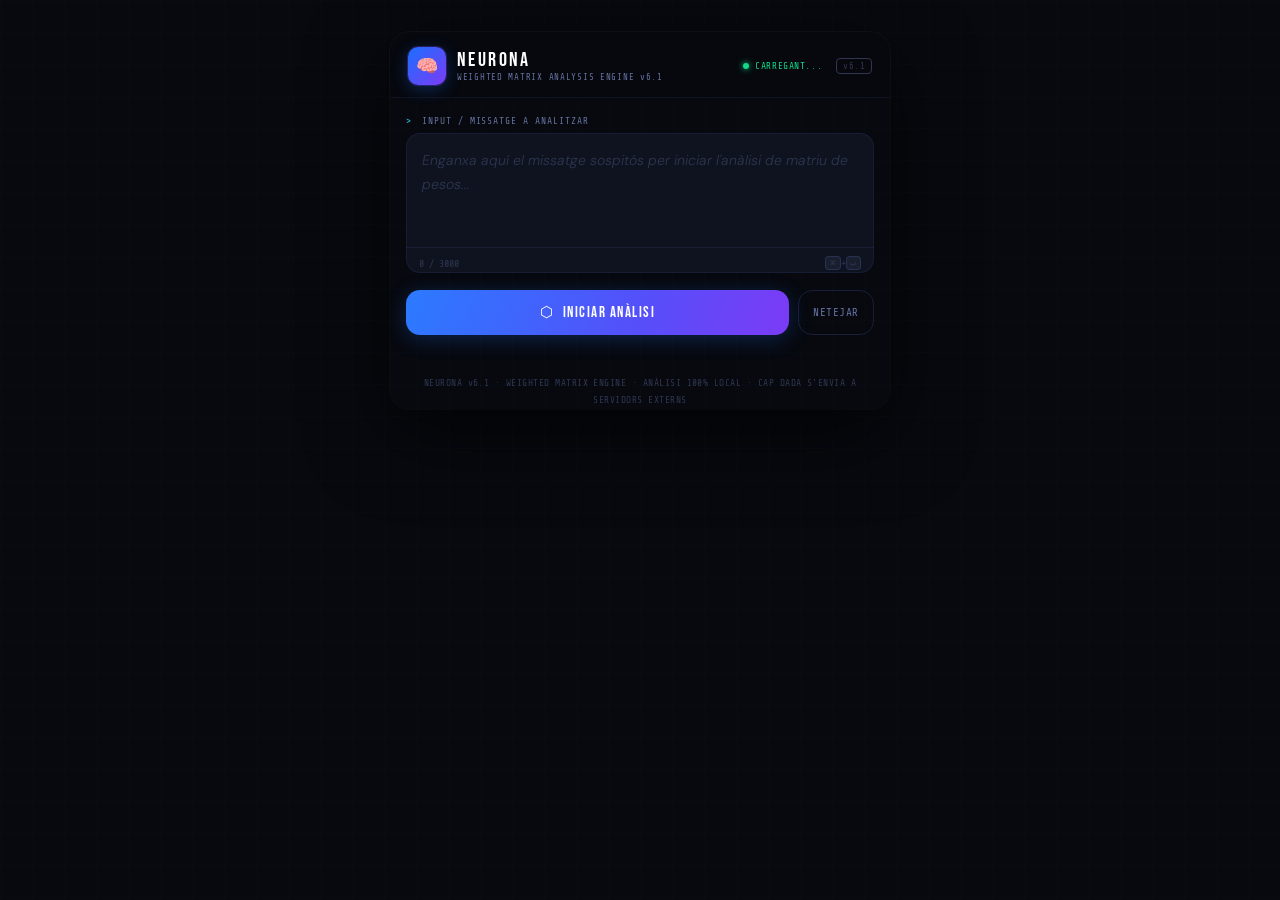
==== commit c325e2cc: "Update index.html" ====
--- a/index.html
+++ b/index.html
@@ -33,25 +33,25 @@
   <!-- ════ LOADING OVERLAY (full-screen) ═════════════════════ -->
   <div id="loadingOverlay">
     <div class="loading-box">
-      <div class="loading-title">ANALITZANT</div>
+      <div class="loading-title">ANALITZANT...</div>
       <div class="scan-line s1">
         <div class="scan-dot"></div>
-        <span style="width:150px">Tokenitzant text...</span>
+        <span style="width:150px">Anàlisi local...</span>
         <div class="scan-bar-wrap"><div class="scan-bar" id="sb1"></div></div>
       </div>
       <div class="scan-line s2">
         <div class="scan-dot"></div>
-        <span style="width:150px">Calculant toxicitat...</span>
+        <span style="width:150px">Detectant patrons...</span>
         <div class="scan-bar-wrap"><div class="scan-bar" id="sb2"></div></div>
       </div>
       <div class="scan-line s3">
         <div class="scan-dot"></div>
-        <span style="width:150px">Detectant bigrames...</span>
+        <span style="width:150px">IA externa (si cal)...</span>
         <div class="scan-bar-wrap"><div class="scan-bar" id="sb3"></div></div>
       </div>
       <div class="scan-line s4">
         <div class="scan-dot"></div>
-        <span style="width:150px">Computant matriu...</span>
+        <span style="width:150px">Computant resultat...</span>
         <div class="scan-bar-wrap"><div class="scan-bar" id="sb4"></div></div>
       </div>
     </div>
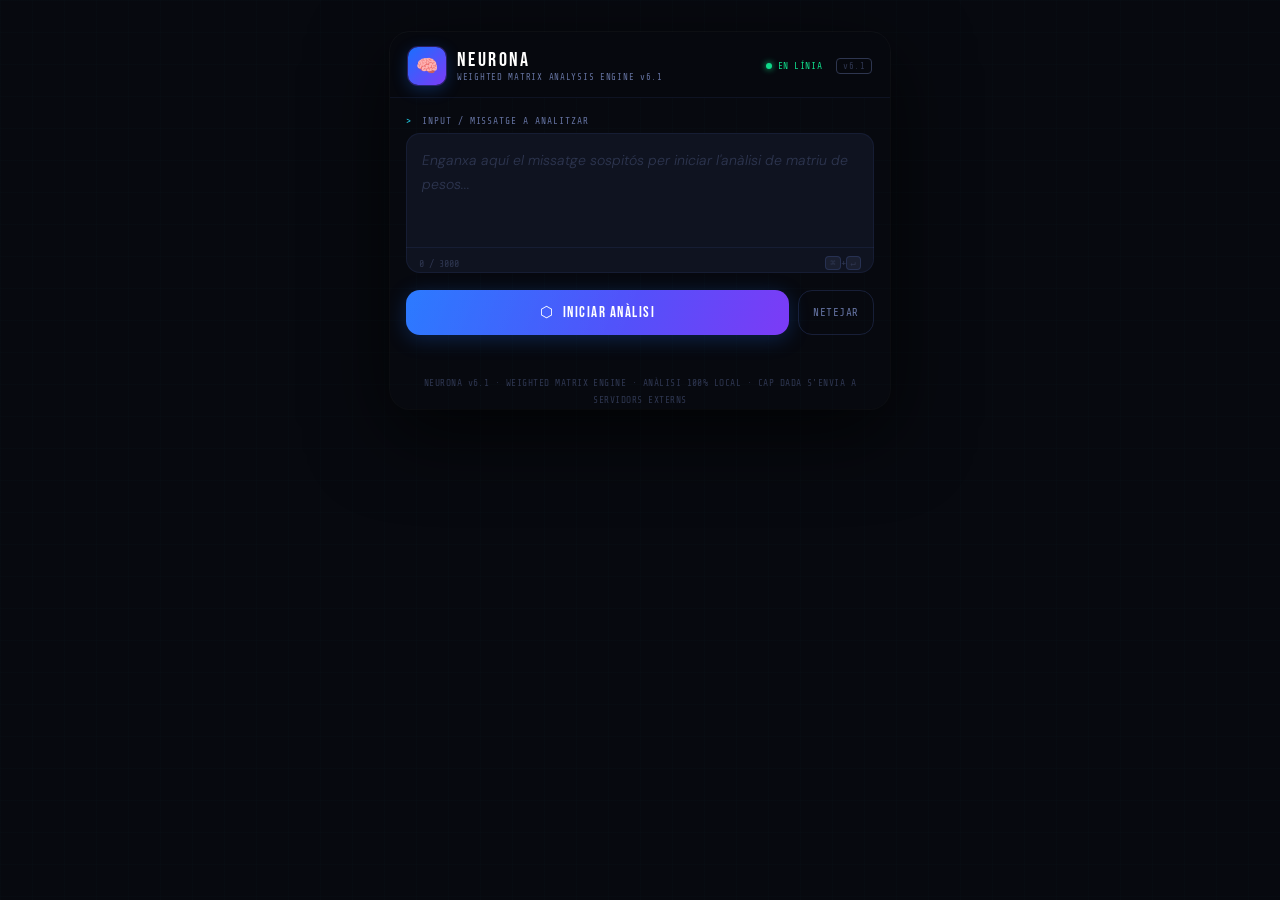
==== commit bef61eda: "Update verification button text and sites" ====
--- a/index.html
+++ b/index.html
@@ -170,10 +170,22 @@
         </div>
       </div>
 
+      <!-- Notícies relacionades -->
+      <div class="panel" id="newsPanel" style="display:none">
+        <div class="panel-hdr">
+          <span class="panel-ico">📰</span>
+          <span class="panel-title">Notícies Relacionades</span>
+          <span class="panel-count" id="newsCount">0</span>
+        </div>
+        <div class="panel-body" id="newsBody">
+          <div class="news-loading">Cercant notícies...</div>
+        </div>
+      </div>
+
       <!-- Verificar a Google -->
       <button class="btn-verify" onclick="verificarGoogle()">
-        <div>🔍 VERIFICAR · 3 CERQUES SIMULTÀNIES</div>
-        <div class="verify-sites">Google News · Fact-checkers · Google General</div>
+        <div>🔍 VERIFICAR ALS FACT-CHECKERS</div>
+        <div class="verify-sites">Maldita · Newtral · Verificat · AFP · Snopes · FullFact</div>
       </button>
 
       <!-- Descarregar Informe -->
--- a/style.css
+++ b/style.css
@@ -410,6 +410,42 @@
   font-family: var(--mono); font-size: 9px; color: var(--ink2); letter-spacing: .04em;
 }
 
+/* ── Notícies relacionades ───────────────────────────────────── */
+.news-loading {
+  font-family: var(--mono); font-size: 11px; color: var(--ink3);
+  text-align: center; padding: 12px 0;
+  animation: blink 1.5s ease-in-out infinite;
+}
+.news-item {
+  display: flex; flex-direction: column; gap: 4px;
+  padding: 10px 0; border-bottom: 1px solid var(--bd);
+}
+.news-item:last-child { border-bottom: none; padding-bottom: 0; }
+.news-item a {
+  font-family: var(--sans); font-size: 13px; font-weight: 500;
+  color: var(--ink); text-decoration: none; line-height: 1.45;
+  transition: color var(--tr);
+}
+.news-item a:hover { color: var(--cyan); }
+.news-meta {
+  display: flex; align-items: center; gap: 8px;
+  font-family: var(--mono); font-size: 10px; color: var(--ink2);
+}
+.news-source {
+  background: var(--surf3); border: 1px solid var(--bd2);
+  border-radius: 4px; padding: 1px 6px; color: var(--cyan);
+  font-size: 9.5px;
+}
+.news-date { color: var(--ink3); }
+.news-error {
+  font-family: var(--mono); font-size: 11px; color: var(--ink3);
+  text-align: center; padding: 10px 0; line-height: 1.6;
+}
+.news-error a {
+  color: var(--cyan); text-decoration: none;
+}
+.news-error a:hover { text-decoration: underline; }
+
 /* ── Recomanació de fonts ────────────────────────────────────── */
 .recom-notice {
   margin-top: 10px;
